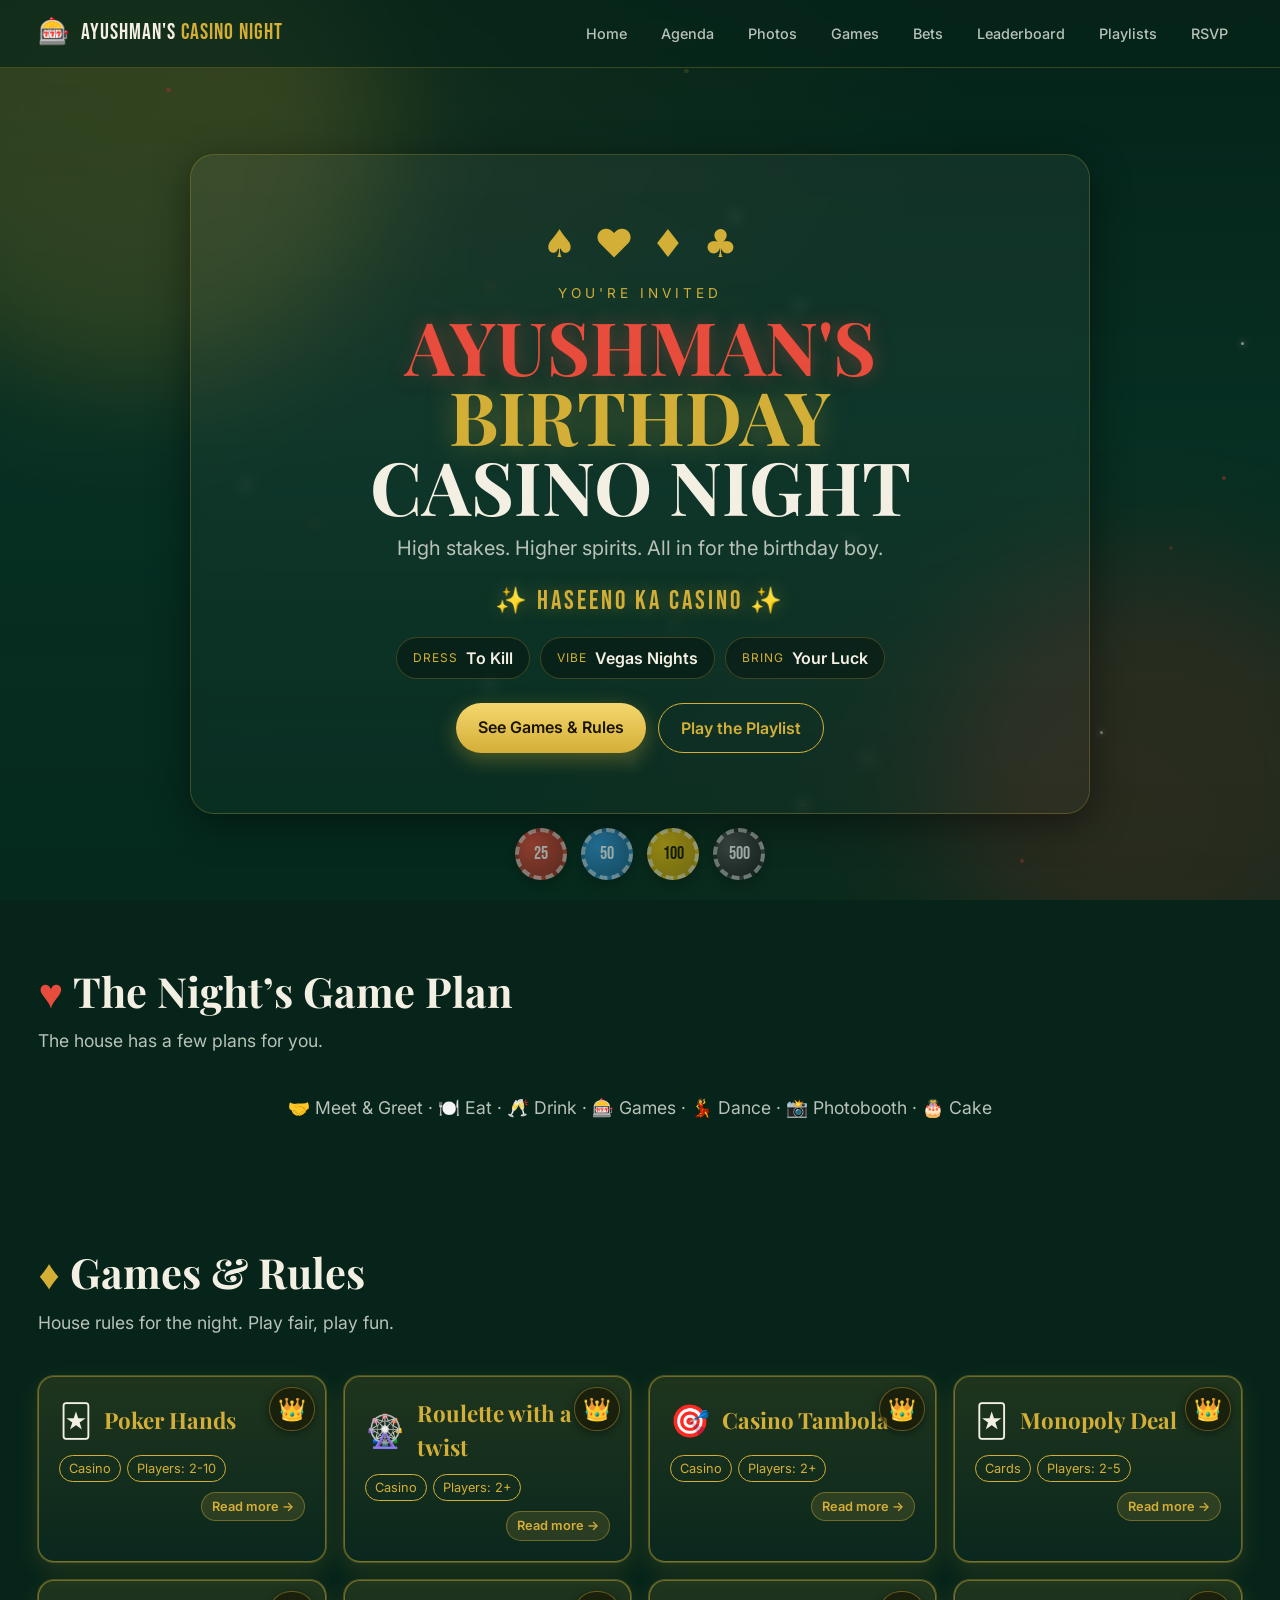
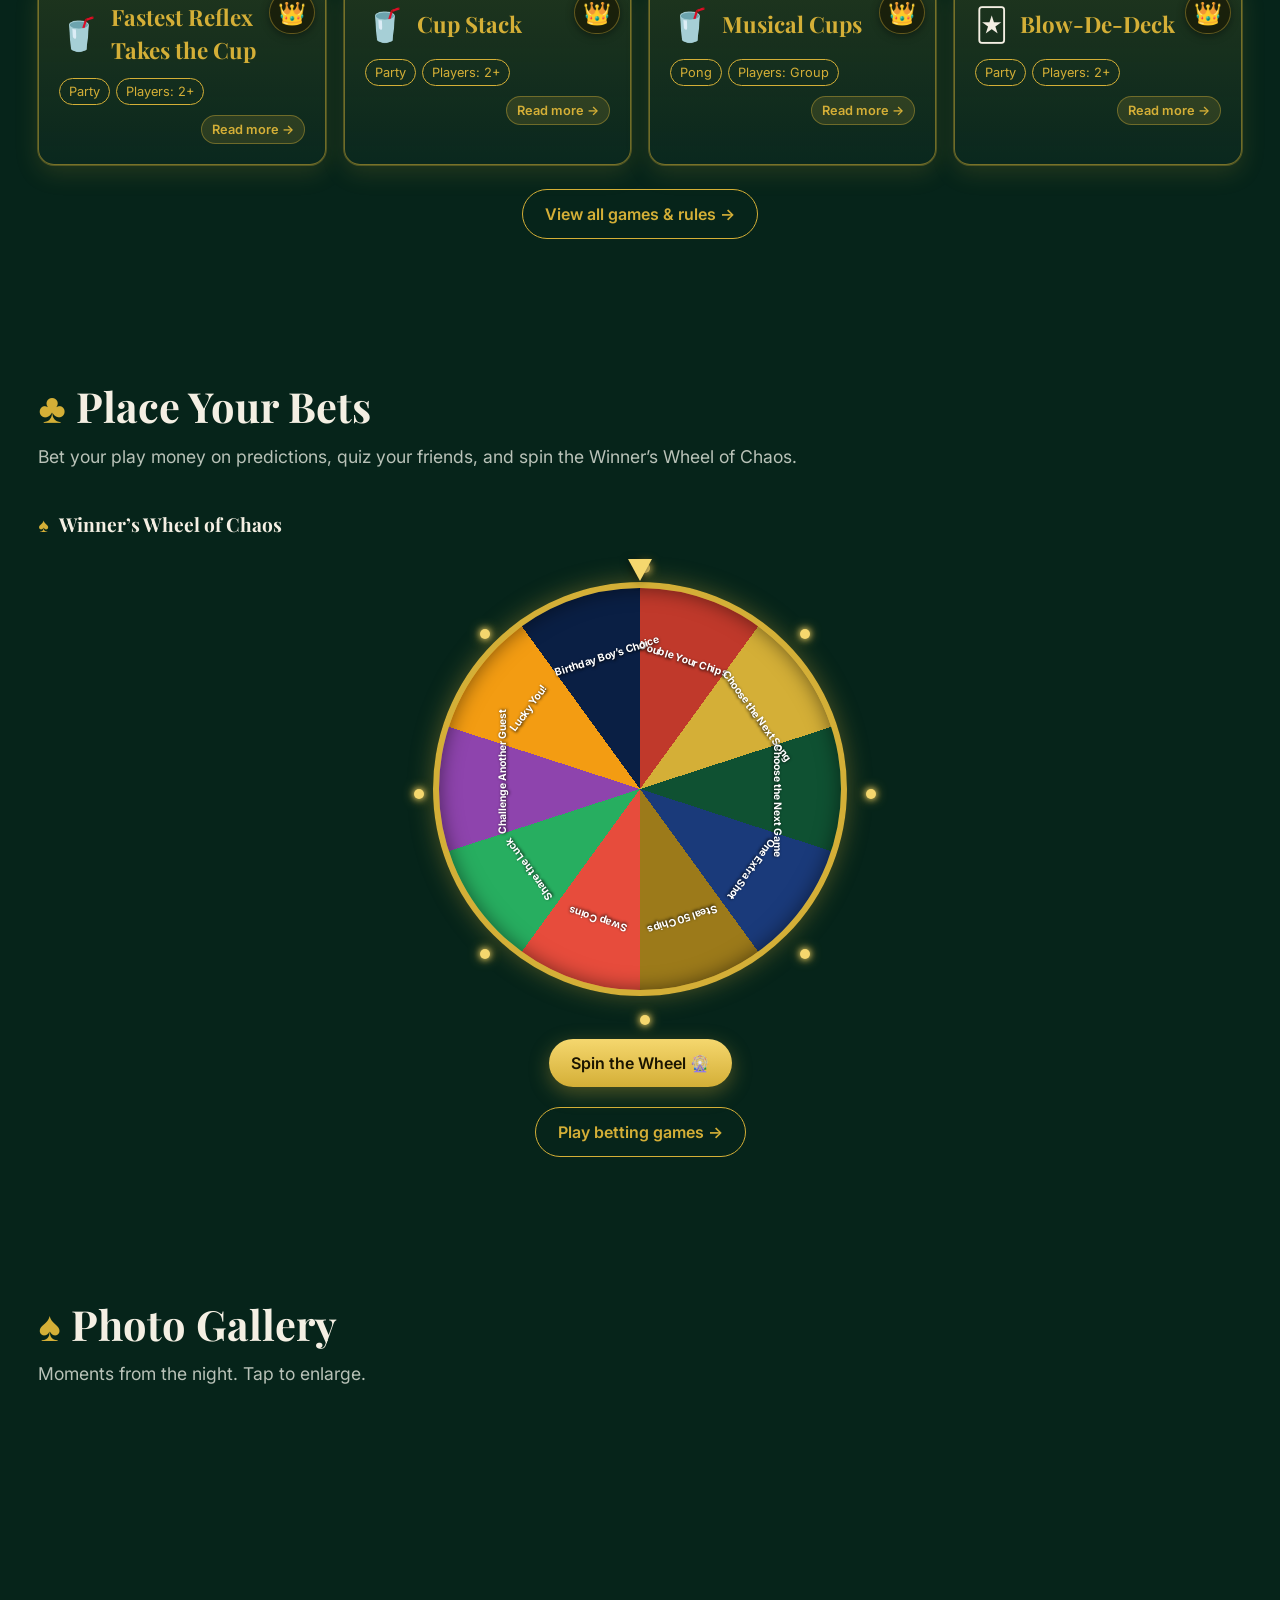
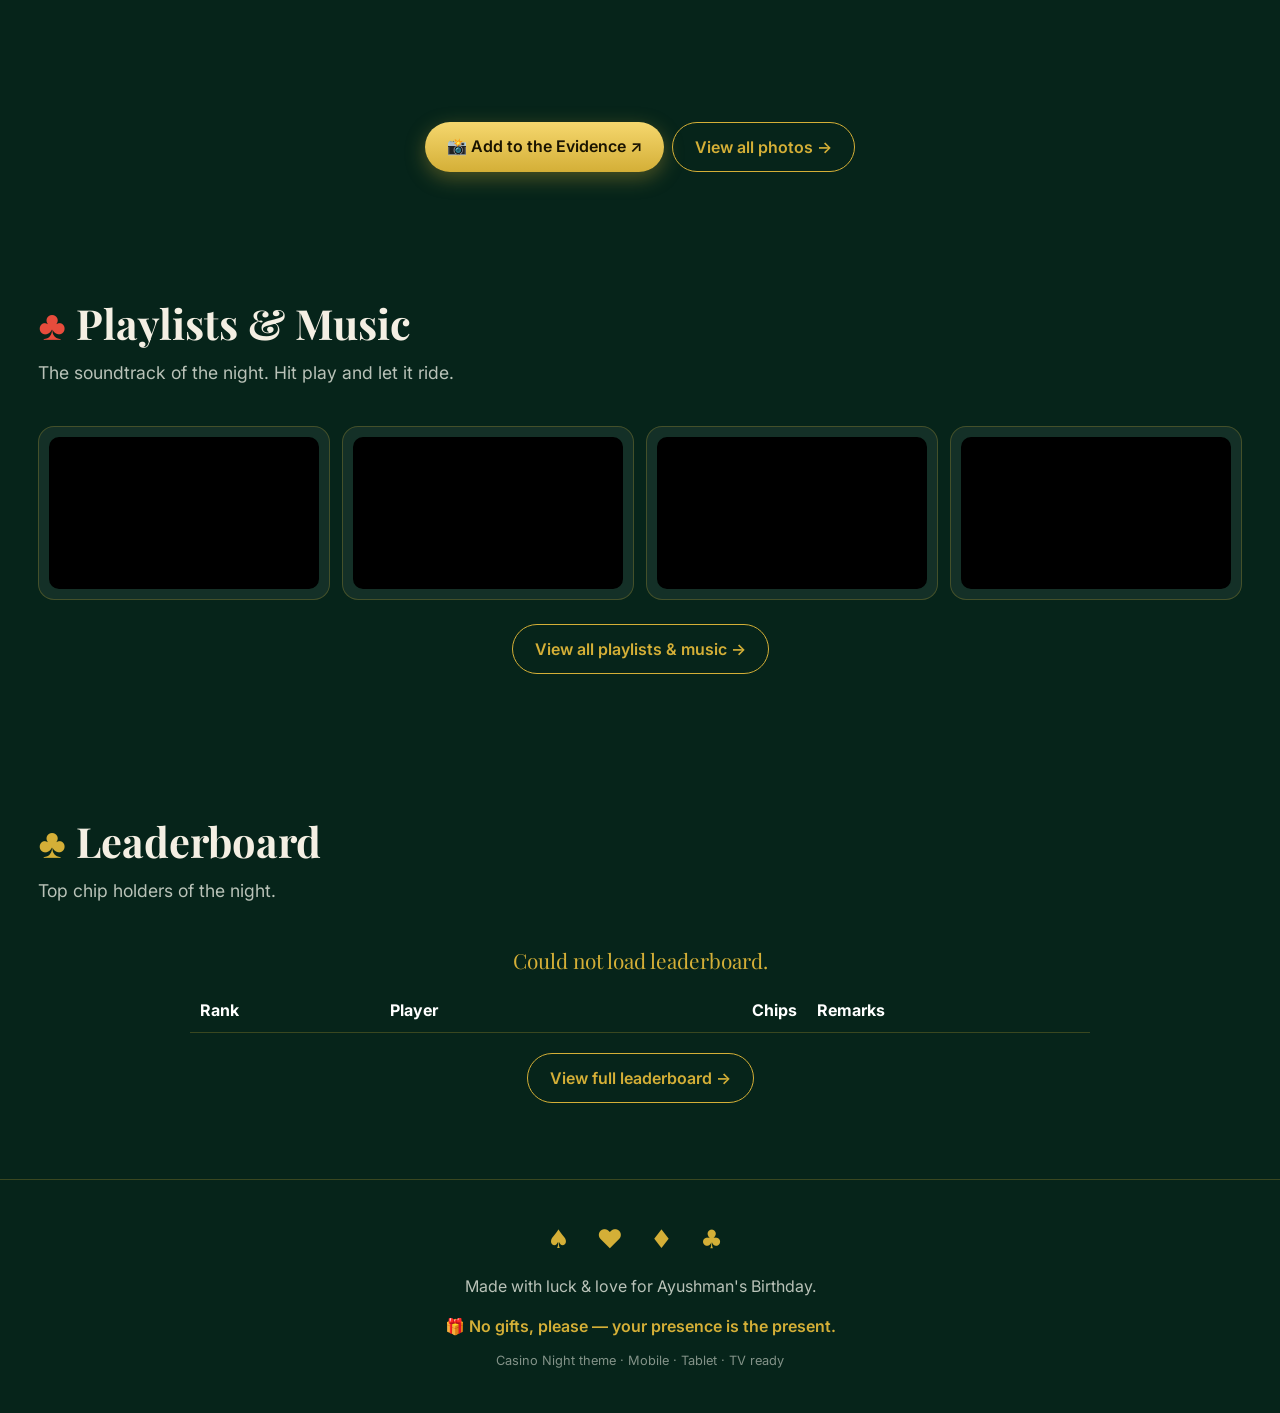
==== index.html @ b2a32e69 "Update Party Agenda section copy" ====
<!DOCTYPE html>
<html lang="en">
<head>
  <meta charset="UTF-8" />
  <meta name="referrer" content="strict-origin-when-cross-origin" />
  <meta name="viewport" content="width=device-width, initial-scale=1, viewport-fit=cover" />
  <meta name="theme-color" content="#0b3d2e" />
  <meta name="description" content="Ayushman's Birthday — Casino Night. Photos, artifacts, games & rules, and playlists." />
  <title>Ayushman's Birthday — Casino Night 🎰</title>
  <link rel="preconnect" href="https://fonts.googleapis.com" />
  <link rel="preconnect" href="https://fonts.gstatic.com" crossorigin />
  <link href="https://fonts.googleapis.com/css2?family=Playfair+Display:wght@600;700;800&family=Inter:wght@300;400;500;600;700&family=Bebas+Neue&display=swap" rel="stylesheet" />
  <link rel="stylesheet" href="styles.css" />
</head>
<body>
  <!-- Ambient background -->
  <div class="bg-ambient" aria-hidden="true">
    <div class="glow glow-1"></div>
    <div class="glow glow-2"></div>
    <div class="disco-ball" aria-hidden="true">🪩</div>
    <div class="balloons" id="balloons"></div>
    <div class="floating-cards" id="floatingCards"></div>
    <div class="floating-icons" id="floatingIcons"></div>
    <div class="star-dust" id="starDust"></div>
    <div class="particles" id="particles"></div>
  </div>

  <!-- Top nav -->
  <header class="topbar" role="banner">
    <div class="brand">
      <a href="index.html" style="display:flex;align-items:center;gap:10px;color:inherit;text-decoration:none;">
        <span class="chip-logo" aria-hidden="true">🎰</span>
        <span class="brand-text">AYUSHMAN'S <em>CASINO NIGHT</em></span>
      </a>
    </div>
    <nav class="nav" aria-label="Primary">
      <a href="index.html" class="nav-link">Home</a>
      <a href="index.html#agenda" class="nav-link">Agenda</a>
      <a href="photos.html" class="nav-link">Photos</a>
      <a href="games.html" class="nav-link">Games</a>
      <a href="bets.html" class="nav-link">Bets</a>
      <a href="leaderboard.html" class="nav-link">Leaderboard</a>
      <a href="music.html" class="nav-link">Playlists</a>
      <a href="rsvp.html" class="nav-link">RSVP</a>
    </nav>
    <button class="menu-btn" id="menuBtn" aria-label="Toggle menu" aria-expanded="false">☰</button>
  </header>

  <div id="fileBanner" style="display:none;background:#c0392b;color:#fff;padding:10px;text-align:center;font-weight:600;">⚠️ Open this page via http:// (not file://) for video playback. Enable GitHub Pages or run: python3 -m http.server 8000</div>
  <main id="main">
    <!-- HERO -->
    <section id="hero" class="section hero">
      <div class="hero-card">
        <div class="hero-suits" aria-hidden="true">
          <span>♠</span><span>♥</span><span>♦</span><span>♣</span>
        </div>
        <p class="eyebrow">You're invited</p>
        <h1 class="title">
          <span class="title-line red">AYUSHMAN'S</span>
          <span class="title-line gold">BIRTHDAY</span>
          <span class="title-line">CASINO NIGHT</span>
        </h1>
        <p class="subtitle">High stakes. Higher spirits. All in for the birthday boy.</p>
        <p class="tagline">✨ Haseeno ka Casino ✨</p>
        <div class="hero-meta">
          <div class="meta-pill"><span class="meta-label">Dress</span><span class="meta-val">To Kill</span></div>
          <div class="meta-pill"><span class="meta-label">Vibe</span><span class="meta-val">Vegas Nights</span></div>
          <div class="meta-pill"><span class="meta-label">Bring</span><span class="meta-val">Your Luck</span></div>
        </div>
        <div class="hero-cta">
          <a href="#games" class="btn btn-gold">See Games & Rules</a>
          <a href="#music" class="btn btn-outline">Play the Playlist</a>
        </div>
      </div>
      <div class="hero-chips" aria-hidden="true">
        <div class="chip chip-red">25</div>
        <div class="chip chip-blue">50</div>
        <div class="chip chip-gold">100</div>
        <div class="chip chip-black">500</div>
      </div>
    </section>

    <!-- AGENDA -->
    <section id="agenda" class="section">
      <div class="section-head">
        <h2 class="section-title"><span class="suit red">♥</span> The Night’s Game Plan</h2>
        <p class="section-sub">The house has a few plans for you.</p>
      </div>
      <p class="section-sub" style="text-align:center;margin-top:8px;">🤝 Meet & Greet · 🍽️ Eat · 🥂 Drink · 🎰 Games · 💃 Dance · 📸 Photobooth · 🎂 Cake</p>
    </section>

    <!-- ARTIFACTS -->
    <section id="artifacts" class="section">
      <div class="section-head">
        <h2 class="section-title"><span class="suit red">♥</span> Artifacts</h2>
        <p class="section-sub">The props, decor & keepsakes of the night.</p>
      </div>
      <div class="artifacts" id="artifactsGrid"></div>
      <p class="empty-hint" id="artifactsEmpty" hidden>Add items in content.js - artifacts array.</p>
    </section>

    <!-- GAMES -->
    <section id="games" class="section">
      <div class="section-head">
        <h2 class="section-title"><span class="suit">♦</span> Games & Rules</h2>
        <p class="section-sub">House rules for the night. Play fair, play fun.</p>
      </div>
      <div class="games" id="gamesGrid" data-featured-only="true"></div>
      <p class="empty-hint" id="gamesEmpty" hidden>Add games in content.js - games array.</p>
      <p class="more-link-wrap"><a class="btn btn-outline" href="games.html">View all games & rules →</a></p>
    </section>

    <!-- BET -->
    <section id="bet" class="section">
      <div class="section-head">
        <h2 class="section-title"><span class="suit">♣</span> Place Your Bets</h2>
        <p class="section-sub">Bet your play money on predictions, quiz your friends, and spin the Winner’s Wheel of Chaos.</p>
      </div>
      <h3 class="section-title" style="font-size:1.2rem;text-align:center;margin-bottom:8px;"><span class="suit">♠</span> Winner’s Wheel of Chaos</h3>
      <div class="chaos-wheel-wrap">
        <div class="chaos-wheel" id="chaosWheel" aria-label="Winner’s Wheel of Chaos"></div>
        <div class="chaos-pointer" aria-hidden="true"></div>
      </div>
      <div style="text-align:center;margin-top:12px;">
        <button class="btn btn-gold" id="spinChaosBtn">Spin the Wheel 🎡</button>
      </div>
      <p class="bet-result" id="chaosResult" style="text-align:center;margin-top:10px;"></p>
      <p class="more-link-wrap" style="margin-top:20px;"><a class="btn btn-outline" href="bets.html">Play betting games →</a></p>
    </section>

<!-- PHOTOS -->
    <section id="photos" class="section">
      <div class="section-head">
        <h2 class="section-title"><span class="suit">♠</span> Photo Gallery</h2>
        <p class="section-sub">Moments from the night. Tap to enlarge.</p>
      </div>
      <div class="gallery" id="gallery" data-limit="8"></div>
      <div id="driveGalleryWrap" style="margin-top:8px;">
        <iframe id="driveGallery" src="https://drive.google.com/embeddedfolderview?id=1xhrSxGy-fkgBZGnk8MEoiKKZpoPcpyxq#grid" width="100%" height="280" frameborder="0" style="border:0;border-radius:8px;"></iframe>
      </div>
      <div class="photo-upload" style="text-align:center;margin-top:8px;display:flex;gap:8px;justify-content:center;flex-wrap:wrap;">
        <a id="photoFolderBtn" class="btn btn-gold" href="#" target="_blank" rel="noopener">📸 Add to the Evidence ↗</a>
        <a class="btn btn-outline" href="photos.html">View all photos →</a>
      </div>
    </section>

    <!-- MUSIC / PLAYLISTS -->
    <section id="music" class="section">
      <div class="section-head">
        <h2 class="section-title"><span class="suit red">♣</span> Playlists & Music</h2>
        <p class="section-sub">The soundtrack of the night. Hit play and let it ride.</p>
      </div>
      <div class="playlists" id="playlistsGrid" data-limit="4"></div>
      <p class="empty-hint" id="musicEmpty" hidden>Add playlists in content.js - playlists array.</p>
      <p class="more-link-wrap"><a class="btn btn-outline" href="music.html">View all playlists & music →</a></p>
    </section>

    <section id="leaderboard" class="section">
      <div class="section-head">
        <h2 class="section-title"><span class="suit">♣</span> Leaderboard</h2>
        <p class="section-sub">Top chip holders of the night.</p>
      </div>
      <div class="bet-board" style="max-width:900px;">
        <div id="leaderboardStatus" class="bet-result" style="margin-bottom:12px;">Loading leaderboard...</div>
        <div style="overflow-x:auto;">
          <table style="width:100%;border-collapse:collapse;color:#fff;">
            <thead>
              <tr style="border-bottom:1px solid var(--card-border);">
                <th style="padding:10px;text-align:left;">Rank</th>
                <th style="padding:10px;text-align:left;">Player</th>
                <th style="padding:10px;text-align:right;">Chips</th>
                <th style="padding:10px;text-align:left;">Remarks</th>
              </tr>
            </thead>
            <tbody id="leaderboardBody"></tbody>
          </table>
        </div>
        <p class="more-link-wrap" style="margin-top:20px;">
          <a class="btn btn-outline" href="leaderboard.html">View full leaderboard →</a>
        </p>
      </div>
    </section>

    <footer class="footer">
      <div class="footer-suits" aria-hidden="true">♠ ♥ ♦ ♣</div>
      <p>Made with luck & love for Ayushman's Birthday.</p>
      <p class="no-gifts">🎁 No gifts, please — your presence is the present.</p>
      <p class="footer-small">Casino Night theme · Mobile · Tablet · TV ready</p>
    </footer>
  </main>

  <!-- Lightbox -->
  <div class="lightbox" id="lightbox" role="dialog" aria-modal="true" aria-hidden="true">
    <button class="lb-close" id="lbClose" aria-label="Close">×</button>
    <button class="lb-nav lb-prev" id="lbPrev" aria-label="Previous">‹</button>
    <img id="lbImg" alt="" />
    <button class="lb-nav lb-next" id="lbNext" aria-label="Next">›</button>
    <div class="lb-caption" id="lbCaption"></div>
  </div>

  <!-- Image modal (for poker hands chart etc.) -->
  <div class="lightbox img-modal" id="imgModal" role="dialog" aria-modal="true" aria-hidden="true">
    <button class="lb-close" id="imgClose" aria-label="Close">×</button>
    <img id="imgModalImg" alt="" />
    <div class="lb-caption" id="imgModalCaption"></div>
  </div>

  <script>if (location.protocol === 'file:') { var b = document.getElementById('fileBanner'); if (b) b.style.display = 'block'; }</script>
  <!-- Game details modal -->
  <div class="lightbox game-modal" id="gameModal" role="dialog" aria-modal="true" aria-hidden="true">
    <button class="lb-close" id="gameClose" aria-label="Close">×</button>
    <div class="game-modal-body">
      <h2 id="gameModalTitle"></h2>
      <p id="gameModalMeta" class="game-modal-meta"></p>
      <div id="gameModalRules" class="game-modal-content"></div>
    </div>
  </div>

  <script src="content.js"></script>
  <script src="config.js"></script>

  <script src="core.js"></script>
  <script src="birthday-bets-data.js"></script>
  <script src="ambient.js"></script>
  <script src="ui-sections.js"></script>
  <script src="extras.js"></script>
  <script src="games-modal.js"></script>
  <script src="chaos.js"></script>
  <script src="leaderboard.js"></script>
  <script src="kbc.js"></script>
  <script src="birthday-bets.js"></script>
</body>
</html>
---- styles.css ----
/* Ayushman's Casino Night - responsive */

:root {
  --bg: #06241a;
  --bg-2: #0b3d2e;
  --felt: #0f5132;
  --felt-dark: #073322;
  --gold: #d4af37;
  --gold-bright: #f5d76e;
  --gold-deep: #9c7a1a;
  --red: #c0392b;
  --red-bright: #e74c3c;
  --ink: #f4efe3;
  --muted: #b9c2b8;
  --card: rgba(255,255,255,0.06);
  --card-border: rgba(212,175,55,0.25);
  --shadow: 0 10px 40px rgba(0,0,0,0.45);
  --radius: 16px;
  --radius-sm: 10px;
  --maxw: 1400px;
  --gutter: clamp(14px, 3vw, 40px);
  --nav-h: 68px;
  --font-display: "Playfair Display", Georgia, serif;
  --font-ui: "Inter", system-ui, -apple-system, sans-serif;
  --font-accent: "Bebas Neue", Impact, sans-serif;
}

* { box-sizing: border-box; }
html { scroll-behavior: smooth; -webkit-text-size-adjust: 100%; background: var(--bg); }
body {
  margin: 0;
  font-family: var(--font-ui);
  color: var(--ink);
  background: transparent;
  line-height: 1.5;
  overflow-x: hidden;
  min-height: 100vh;
  min-height: 100dvh;
  -webkit-font-smoothing: antialiased;
}
img { max-width: 100%; height: auto; display: block; }
a { color: inherit; text-decoration: none; }
button { font: inherit; cursor: pointer; border: none; background: none; color: inherit; }
code { background: rgba(212,175,55,0.15); padding: 2px 6px; border-radius: 4px; font-size: 0.9em; }

.bg-ambient { position: fixed; inset: 0; z-index: 0; pointer-events: none; overflow: hidden; opacity: 0.7; }
.bg-ambient::before {
  content: ""; position: absolute; inset: 0;
  background:
    radial-gradient(1200px 600px at 20% 10%, rgba(212,175,55,0.12), transparent 60%),
    radial-gradient(900px 500px at 80% 90%, rgba(192,57,43,0.12), transparent 60%),
    linear-gradient(180deg, var(--bg) 0%, var(--bg-2) 50%, var(--felt-dark) 100%);
}
.glow { position: absolute; border-radius: 50%; filter: blur(60px); opacity: 0.35; }
.glow-1 { width: 40vw; height: 40vw; top: -10vw; left: -10vw; background: var(--gold); }
.glow-2 { width: 35vw; height: 35vw; bottom: -8vw; right: -8vw; background: var(--red); }
.particles { position: absolute; inset: 0; }

.topbar {
  position: sticky; top: 0; z-index: 50;
  display: flex; align-items: center; justify-content: space-between;
  gap: 12px;
  height: var(--nav-h);
  padding: 0 var(--gutter);
  background: rgba(6,36,26,0.75);
  backdrop-filter: blur(12px);
  -webkit-backdrop-filter: blur(12px);
  border-bottom: 1px solid var(--card-border);
}
.brand { display: flex; align-items: center; gap: 10px; font-family: var(--font-accent); letter-spacing: 1px; }
.chip-logo { font-size: 1.6rem; }
.brand-text { font-size: clamp(0.95rem, 2.2vw, 1.35rem); }
.brand-text em { color: var(--gold); font-style: normal; }
.nav { display: flex; gap: 6px; }
.nav-link {
  padding: 8px 14px; border-radius: 999px; font-size: 0.9rem; font-weight: 500;
  color: var(--muted); transition: all .2s ease;
}
.nav-link:hover, .nav-link:focus-visible { color: var(--ink); background: rgba(212,175,55,0.12); }
.nav-link:focus-visible { outline: 2px solid var(--gold); outline-offset: 2px; }
.menu-btn { display: none; font-size: 1.6rem; padding: 6px 10px; border-radius: 8px; }
.menu-btn:focus-visible { outline: 2px solid var(--gold); }
/* ---------- Layout helpers ---------- */
main { position: relative; z-index: 1; }

.section {
  max-width: var(--maxw);
  margin: 0 auto;
  padding: clamp(24px, 5vw, 60px) var(--gutter);
  scroll-margin-top: var(--nav-h);
}
.section-head { margin-bottom: clamp(20px, 4vw, 40px); }
.section-title {
  font-family: var(--font-display);
  font-size: clamp(1.6rem, 4vw, 2.6rem);
  margin: 0 0 6px;
  display: flex; align-items: center; gap: 10px;
}
.suit { color: var(--gold); }
.suit.red { color: var(--red-bright); }
.section-sub { color: var(--muted); margin: 0; font-size: clamp(0.9rem, 1.6vw, 1.1rem); }
.empty-hint { text-align: center; color: var(--muted); margin-top: 20px; font-size: 0.95rem; }

/* ---------- Hero ---------- */
.hero {
  min-height: calc(100vh - var(--nav-h));
  min-height: calc(100dvh - var(--nav-h));
  display: grid; place-items: center;
  position: relative;
  max-width: 100%;
  margin: 0;
  padding-left: 0;
  padding-right: 0;
  background-image: url('https://m.media-amazon.com/images/I/71fyneXpqmL._SL1402_.jpg');
  background-size: cover;
  background-position: center;
}
.hero::before {
  content: ""; position: absolute; inset: 0;
  background: linear-gradient(180deg, rgba(6,36,26,0.25) 0%, rgba(6,36,26,0.35) 100%);
  z-index: 0;
}
.hero > * { position: relative; z-index: 1; }
.hero-card {
  text-align: center;
  background: linear-gradient(180deg, rgba(255,255,255,0.05), rgba(255,255,255,0.02));
  border: 1px solid var(--card-border);
  border-radius: 24px;
  padding: clamp(24px, 5vw, 60px);
  box-shadow: var(--shadow);
  backdrop-filter: blur(6px);
  max-width: 900px; width: 100%;
}
.hero-suits { display: flex; justify-content: center; gap: 18px; font-size: clamp(1.6rem, 3vw, 2.4rem); color: var(--gold); margin-bottom: 10px; }
.eyebrow { text-transform: uppercase; letter-spacing: 4px; color: var(--gold); font-size: 0.85rem; margin: 0 0 8px; }
.title { margin: 0 0 12px; line-height: 0.95; }
.title-line { display: block; font-family: var(--font-display); font-size: clamp(2.2rem, 7vw, 4.6rem); }
.title-line.gold { color: var(--gold); text-shadow: 0 0 30px rgba(212,175,55,0.35); }
.subtitle { color: var(--muted); font-size: clamp(1rem, 2vw, 1.25rem); margin: 0 0 20px; }
.hero-meta { display: flex; flex-wrap: wrap; justify-content: center; gap: 10px; margin-bottom: 24px; }
.meta-pill {
  background: rgba(0,0,0,0.3); border: 1px solid var(--card-border);
  border-radius: 999px; padding: 8px 16px; display: flex; gap: 8px; align-items: center;
}
.meta-label { color: var(--gold); font-size: 0.75rem; text-transform: uppercase; letter-spacing: 1px; }
.meta-val { font-weight: 600; }
.hero-cta { display: flex; flex-wrap: wrap; justify-content: center; gap: 12px; }
.btn {
  padding: 12px 22px; border-radius: 999px; font-weight: 600; font-size: 1rem;
  transition: transform .15s ease, box-shadow .15s ease; display: inline-block;
}
.btn:focus-visible { outline: 2px solid var(--gold); outline-offset: 3px; }
.btn-gold { background: linear-gradient(180deg, var(--gold-bright), var(--gold)); color: #1a1400; box-shadow: 0 6px 20px rgba(212,175,55,0.35); }
.btn-gold:hover { transform: translateY(-2px); }
.btn-outline { border: 1px solid var(--gold); color: var(--gold); }
.btn-outline:hover { background: rgba(212,175,55,0.12); }
.hero-chips {
  position: absolute; inset: auto 0 20px 0; display: flex; justify-content: center; gap: 14px;
  pointer-events: none; opacity: 0.6;
}
.chip {
  width: 52px; height: 52px; border-radius: 50%; display: grid; place-items: center;
  font-family: var(--font-accent); font-size: 1.1rem; color: #fff;
  border: 4px dashed rgba(255,255,255,0.6); box-shadow: 0 4px 12px rgba(0,0,0,0.4);
}
.chip-red { background: var(--red); }
.chip-blue { background: #1e3a8a; }
.chip-gold { background: var(--gold-deep); color: #1a1400; }
.chip-black { background: #111; }


/* ---------- Gallery ---------- */
.gallery {
  display: grid;
  grid-template-columns: repeat(2, 1fr);
  gap: 12px;
}
@media (min-width: 600px) {
  .gallery { grid-template-columns: repeat(3, 1fr); }
}
@media (min-width: 900px) {
  .gallery { grid-template-columns: repeat(4, 1fr); }
}
.gallery-item {
  position: relative; overflow: hidden; border-radius: var(--radius-sm);
  aspect-ratio: 1 / 1; cursor: pointer; border: 1px solid var(--card-border);
  background: var(--card);
}
.gallery-item img { width: 100%; height: 100%; object-fit: cover; transition: transform .3s ease; }
.gallery-item:hover img { transform: scale(1.06); }
.gallery-item:focus-visible { outline: 3px solid var(--gold); outline-offset: 2px; }
.gallery-caption {
  position: absolute; left: 0; right: 0; bottom: 0; padding: 8px 10px;
  background: linear-gradient(transparent, rgba(0,0,0,0.75));
  font-size: 0.85rem; opacity: 0; transition: opacity .2s;
}
.gallery-item:hover .gallery-caption, .gallery-item:focus .gallery-caption { opacity: 1; }

/* ---------- Artifacts ---------- */
.artifacts {
  display: grid;
  grid-template-columns: repeat(auto-fill, minmax(220px, 1fr));
  gap: 16px;
}
.artifact {
  background: var(--card); border: 1px solid var(--card-border);
  border-radius: var(--radius); padding: 20px; text-align: center;
  transition: transform .2s ease, border-color .2s;
}
.artifact:hover { transform: translateY(-4px); border-color: var(--gold); }
.artifact-icon { font-size: 2.6rem; margin-bottom: 8px; }
.artifact-name { font-family: var(--font-display); font-size: 1.2rem; margin: 0 0 4px; color: var(--gold); }
.artifact-desc { color: var(--muted); font-size: 0.9rem; margin: 0; }

/* ---------- Games ---------- */
.games {
  display: grid;
  grid-template-columns: repeat(auto-fill, minmax(240px, 1fr));
  gap: 18px;
}
.game {
  background: linear-gradient(180deg, rgba(255,255,255,0.06), rgba(255,255,255,0.02));
  border: 1px solid var(--card-border);
  border-radius: var(--radius); padding: 20px;
  display: flex; flex-direction: column; gap: 10px;
  cursor: pointer;
}
.game-head { display: flex; align-items: center; gap: 12px; }
.game-icon { font-size: clamp(1.5rem, 3vw, 2rem); }
.game-name { font-family: var(--font-display); font-size: clamp(1rem, 2.4vw, 1.4rem); margin: 0; color: var(--gold); }
.game-meta { display: flex; gap: 6px; flex-wrap: wrap; align-items: center; }
.game-tag { white-space: normal; }
.read-more-btn { margin-left: auto; white-space: nowrap; }
.game-tag {
  font-size: clamp(0.65rem, 1.2vw, 0.8rem); padding: 3px 9px; border-radius: 999px;
  background: transparent; color: var(--gold); border: 1px solid rgba(212,175,55,0.3);
}
.game-rules { list-style: none; padding: 0; margin: 6px 0 0; display: flex; flex-direction: column; gap: 6px; }
.game-rules li {
  padding-left: 18px; position: relative; font-size: clamp(0.85rem, 1.6vw, 0.95rem); color: var(--ink);
}
.game-rules li::before { content: "♦"; position: absolute; left: 0; color: var(--gold); font-size: 0.7rem; top: 2px; }
/* ---------- Agenda ---------- */
.agenda {
  display: grid;
  grid-template-columns: repeat(auto-fit, minmax(90px, 1fr));
  gap: 10px;
}
.agenda-item { white-space: nowrap; }
.agenda-label { font-size: 0.95rem; }
.agenda-item {
  background: var(--card); border: 1px solid var(--card-border);
  border-radius: var(--radius); padding: 20px 10px; text-align: center;
  display: flex; flex-direction: column; align-items: center; gap: 8px;
  transition: transform .2s ease, border-color .2s;
}
.agenda-item:hover { transform: translateY(-4px); border-color: var(--gold); }
.game.expanded { height: auto; max-height: none; }
.game.expanded .game-rules { display: flex !important; }

.agenda-icon { font-size: 2rem; }
.agenda-label { font-family: var(--font-display); font-size: 1.1rem; color: var(--gold); }
/* ---------- Bet block container ---------- */
.bet-block {
  background: var(--card); border: 1px solid var(--card-border);
  border-radius: var(--radius); padding: 20px; margin-bottom: 18px;
}
.bet-block .section-head { margin-bottom: 12px; }


.gallery-item { height: 150px; }
.gallery-viewmore {
  display: grid; place-items: center;
  background: transparent;
  border: 1px solid var(--gold);
  color: var(--gold); font-weight: 600;
  text-decoration: none;
  border-radius: var(--radius-sm);
}
.gallery-viewmore:hover { background: rgba(212,175,55,0.12); }
.viewmore-label { font-size: 1rem; text-align: center; }

/* ---------- No gifts ---------- */
.no-gifts { color: var(--gold); font-weight: 600; margin: 6px 0; }

/* ---------- Featured game (Poker Hands) ---------- */
.game-featured {
  border-color: rgba(212,175,55,0.5);
  background: linear-gradient(180deg, rgba(212,175,55,0.12), rgba(255,255,255,0.02));
  box-shadow: 0 0 0 1px rgba(212,175,55,0.3), 0 8px 24px rgba(212,175,55,0.15);
/* ---------- Compact game tiles ---------- */
.game-compact {
  padding: 12px; gap: 4px;
  min-height: 120px; max-height: 150px; overflow: hidden;
  display: flex; flex-direction: column; justify-content: space-between;
}
.game-compact .game-name { font-size: clamp(0.9rem, 2vw, 1.1rem); }
.game-compact .game-rules { display: none; }
.game-compact .game-meta { font-size: 0.75rem; }
.read-more-btn {
  margin-top: 4px; padding: 4px 10px; border-radius: 999px;
  background: rgba(212,175,55,0.15); color: var(--gold); border: 1px solid rgba(212,175,55,0.4);
  font-size: clamp(0.7rem, 1.4vw, 0.85rem); cursor: pointer; align-self: flex-end;
  white-space: nowrap; font-weight: 600;
}
.read-more-btn:hover { background: rgba(212,175,55,0.12); }
.lightbox.game-modal { align-items: center; padding: 20px; overflow: visible; }
.game-modal-body { max-width: 640px; width: 90vw; background: var(--bg-2); border: 1px solid var(--card-border); border-radius: var(--radius); padding: 20px; color: var(--ink); max-height: 70vh; min-height: 0; overflow-y: auto; -webkit-overflow-scrolling: touch; }
.game-modal-body h2 { font-family: var(--font-display); color: var(--gold); margin: 0 0 8px; }
.gm-section { margin-bottom: 14px; }
.gm-section-title { font-family: var(--font-display); color: var(--gold); font-size: 1rem; margin: 0 0 6px; letter-spacing: 0.02em; }
.gm-ranks { display: flex; flex-wrap: wrap; gap: 6px; margin-top: 6px; }
.gm-rank { display: inline-flex; align-items: center; gap: 6px; background: rgba(212,175,55,0.1); border: 1px solid rgba(212,175,55,0.35); color: var(--ink); padding: 4px 10px; border-radius: 999px; font-size: 0.82rem; }
.gm-rank-num { background: var(--gold); color: #1a1400; font-weight: 700; border-radius: 50%; width: 18px; height: 18px; display: inline-flex; align-items: center; justify-content: center; font-size: 0.7rem; }
.gm-media { margin-top: 10px; text-align: center; }
.game-modal-meta { color: var(--muted); margin: 0 0 12px; font-size: 0.9rem; }

  position: relative;
}
.game-featured::after {
  content: "👑";
  position: absolute; top: clamp(4px, 1vw, 10px); right: clamp(4px, 1vw, 10px);
  background: rgba(26,20,0,0.6); color: var(--gold);
  font-size: clamp(1rem, 2vw, 1.4rem);
  padding: clamp(2px, 0.5vw, 4px) clamp(4px, 1vw, 8px); border-radius: 999px;
  border: 1px solid rgba(212,175,55,0.4);
  box-shadow: 0 2px 8px rgba(0,0,0,0.4);
}
.game-clickable { cursor: pointer; }
.game-featured .game-tag { background: transparent; color: var(--gold); border-color: var(--gold); }
.title-line.red { color: var(--red-bright); text-shadow: 0 0 20px rgba(231,76,60,0.4); }

/* ---------- Photo challenge checklist ---------- */
.photo-checklist { list-style: none; padding: 0; max-width: 520px; margin: 0 auto; text-align: left; }
.photo-checklist li { padding: 10px 12px; margin-bottom: 6px; background: var(--card); border: 1px solid var(--card-border); border-radius: 8px; }
.photo-checklist label { display: flex; align-items: center; gap: 10px; cursor: pointer; }
.photo-checklist input[type="checkbox"] { width: 18px; height: 18px; accent-color: var(--gold); }
.photo-checklist li.done { text-decoration: line-through; opacity: 0.6; }

.bet-list { list-style: none; padding: 0; max-width: 520px; margin: 12px auto 0; text-align: left; }
.bet-list li { padding: 8px 12px; margin-bottom: 6px; background: var(--card); border: 1px solid var(--card-border); border-radius: 8px; }
.bet-list li::before { content: "♠ "; color: var(--gold); }
/* ---------- Birthday bet screen height ---------- */
@media (min-width: 1281px) {
  .bet-block.bet-birthday { min-height: 420px; }
}
@media (min-width: 1920px) {
  .bet-block.bet-birthday { min-height: 520px; }
}
.birthday-bet-item { padding: 10px 12px; margin-bottom: 8px; background: var(--card); border: 1px solid var(--card-border); border-radius: 8px; }
.birthday-bet-item strong { color: var(--gold); display: block; margin-bottom: 4px; }
.bet-sublist { margin: 4px 0 0 18px; padding: 0; list-style: disc; }
.bet-sublist li { font-size: 0.85rem; color: var(--ink); opacity: 0.85; margin: 2px 0; padding: 0; background: none; border: none; }
.bet-sublist li::before { content: ""; }

/* ---------- RSVP form ---------- */
.rsvp-form { max-width: 520px; margin: 0 auto; display: flex; flex-direction: column; gap: 14px; text-align: left; }
.rsvp-form label { font-weight: 500; }
.rsvp-form input, .rsvp-form select, .rsvp-form textarea {
  width: 100%; padding: 10px; border-radius: 8px; border: 1px solid var(--card-border);
  background: rgba(0,0,0,0.3); color: var(--ink); font: inherit; margin-top: 4px;
}
.drink-prefs { border: 1px solid var(--card-border); border-radius: 8px; padding: 10px; }
.drink-prefs legend { color: var(--gold); }
.drink-prefs label { display: inline-block; margin-right: 12px; font-weight: 400; }
.rsvp-list-wrap { max-width: 600px; margin: 20px auto 0; }

/* ---------- Hide artifacts section ---------- */
#artifacts { display: none; }

.bet-question { font-family: var(--font-display); font-size: 1.25rem; color: var(--ink); margin: 0 0 12px; }
.bet-options { display: flex; flex-wrap: wrap; justify-content: center; gap: 10px; margin-bottom: 14px; }
.bet-option { padding: 8px 16px; border-radius: 999px; border: 1px solid var(--card-border); background: var(--card); color: var(--ink); cursor: pointer; transition: all .15s; }
.bet-option:hover { border-color: var(--gold); color: var(--gold); }
.bet-option.selected { background: var(--gold); color: #1a1400; border-color: var(--gold); }
.bet-option.correct { background: #27ae60; color: #fff; border-color: #27ae60; }
.bet-option.wrong { background: var(--red); color: #fff; border-color: var(--red); }
.bet-score { color: var(--gold); font-weight: 600; margin: 8px 0 0; }

/* ---------- Place Your Bet ---------- */
/* ---------- KBC screen ---------- */
.question-backdrop { background: #e8f0e8; border-radius: 8px; padding: 12px 16px; margin-bottom: 12px; width: 100%; max-width: clamp(280px, 90vw, 900px); }
.question-backdrop .bet-question { color: #1a3a2a; margin: 0; }
.bet-board { text-align: center; max-width: 600px; margin: 0 auto; }
.bet-intro {
  color: #fff;
  text-align: center;
  line-height: 1.6;
  font-size: clamp(0.8rem, 1.2vw, 0.95rem);
  font-style: italic;
  font-weight: 600;
  letter-spacing: 0.2px;
  max-width: 62ch;
  margin-left: auto;
  margin-right: auto;
  padding: 4px 8px;
  text-shadow: 0 1px 6px rgba(0,0,0,0.6);
  opacity: 0.95;
}
.bet-block.bet-birthday .bet-board { max-width: clamp(280px, 90vw, 900px); }
.kbc-screen { background: linear-gradient(180deg, #0a1f44 0%, #06122b 100%); border: 2px solid #d4af37; border-radius: 12px; padding: 24px; color: #fff; max-width: 980px; margin: 0 auto; }
.kbc-footer { display: flex; justify-content: space-between; align-items: center; margin-top: 14px; gap: 12px; }
.kbc-question { background: #0d2a5c; border: 2px solid #d4af37; border-radius: 8px; padding: 18px; font-size: 1.15rem; text-align: center; margin-bottom: 16px; min-height: 64px; line-height: 1.4; }
.kbc-options { display: grid; grid-template-columns: 1fr 1fr; gap: 12px; margin-bottom: 16px; }
.kbc-option { display: flex; align-items: center; gap: 12px; background: #0d2a5c; border: 2px solid #d4af37; border-radius: 8px; padding: 12px 16px; color: #fff; cursor: pointer; font-size: 1rem; text-align: left; transition: background .15s, transform .1s; }
.kbc-option:hover { background: #1a3a7a; transform: translateY(-2px); }
.kbc-option.selected { background: #d4af37; color: #1a1400; }
.kbc-option.correct { background: #27ae60; color: #fff; border-color: #2ecc71; }
.kbc-option.wrong { background: #c0392b; color: #fff; border-color: #e74c3c; }
.kbc-label { background: #d4af37; color: #1a1400; font-weight: 700; width: 34px; height: 34px; border-radius: 50%; display: inline-flex; align-items: center; justify-content: center; flex-shrink: 0; font-size: 1rem; }
.kbc-option.selected .kbc-label { background: #1a1400; color: #d4af37; }
.kbc-option.correct .kbc-label, .kbc-option.wrong .kbc-label { background: rgba(255,255,255,0.25); color: #fff; }
.bet-block.bet-jackpot {
  position: relative;
  background-image: url("https://static.langimg.com/nbt/thumb/69355236/kbc.jpg?imgsize=428966&width=400&height=225&resizemode=75");
  background-size: cover;
  background-position: center;
  border-radius: var(--radius);
  padding: 24px;
  color: #fff;
  overflow: hidden;
}
.bet-block.bet-jackpot::before {
  content: "";
  position: absolute;
  inset: 0;
  background: linear-gradient(180deg, rgba(6,36,26,0.55) 0%, rgba(6,36,26,0.75) 100%);
  border-radius: var(--radius);
  z-index: 0;
}
.bet-block.bet-jackpot > * { position: relative; z-index: 1; text-shadow: 0 1px 3px rgba(0,0,0,0.6); }
.bet-block.bet-birthday {
  position: relative;
  background-image: url("https://media.licdn.com/dms/image/v2/D4D22AQG-f63ogO-LIA/feedshare-shrink_800/B4DZ05AreXIYAc-/0/1774777973568?e=2147483647&v=beta&t=9mxqJ7yMzlQ0am50ZxLCem0M9esG1lEstpL7htnFrpw");
  background-size: cover;
  background-position: center;
  border-radius: var(--radius);
  padding: 24px;
  color: #fff;
  overflow: hidden;
}
.bet-block.bet-birthday::before {
  content: "";
  position: absolute;
  inset: 0;
  background: linear-gradient(180deg, rgba(6,36,26,0.5) 0%, rgba(6,36,26,0.7) 100%);
  border-radius: var(--radius);
  z-index: 0;
}
.bet-block.bet-birthday > * { position: relative; z-index: 1; text-shadow: 0 1px 3px rgba(0,0,0,0.6); }
/* chips: single line on laptop/TV, wrap on phone */
@media (min-width: 769px) {
  .bet-chips { flex-wrap: nowrap; }
}
.kbc-intro-grid { display: grid; grid-template-columns: 1fr 1fr 1fr; gap: 20px; align-items: start; justify-items: center; }
.kbc-intro-col { min-width: 0; text-align: center; width: 100%; }
@media (max-width: 640px) { .kbc-intro-grid { grid-template-columns: 1fr; } }
@media (min-width: 641px) and (max-width: 900px) { .kbc-intro-grid { grid-template-columns: 1fr 1fr; } }
.prize-ladder { display: flex; flex-direction: column-reverse; gap: 4px; max-width: 100%; margin: 0 auto 12px; }
@media (max-width: 480px) {
  .kbc-question { font-size: 1rem; min-height: 52px; padding: 14px; }
  .kbc-options { grid-template-columns: 1fr; }
  .kbc-option { font-size: 0.9rem; padding: 10px 12px; }
  .kbc-label { width: 28px; height: 28px; font-size: 0.85rem; }
  .kbc-footer { flex-direction: column; align-items: stretch; }
  .kbc-footer .btn { width: 100%; }
  .prize-ladder { max-width: 100%; }
  .bet-chips { gap: 8px; }
  .bet-chip { font-size: 0.75rem; padding: 6px 10px; min-width: 52px; }
}
@media (min-width: 1281px) {
  .kbc-screen { max-width: 1180px; padding: 28px; }
  .kbc-question { font-size: 1.35rem; min-height: 72px; padding: 22px; }
  .kbc-option { font-size: 1.15rem; padding: 16px 20px; }
  .kbc-label { width: 40px; height: 40px; font-size: 1.1rem; }
  .kbc-intro-grid { gap: 28px; }
  .prize-rung { font-size: 1rem; padding: 6px 12px; }
}
@media (min-width: 1920px) {
  .kbc-screen { max-width: 1380px; padding: 36px; }
  .kbc-question { font-size: 1.6rem; min-height: 88px; padding: 28px; }
  .kbc-option { font-size: 1.35rem; padding: 20px 24px; }
  .kbc-label { width: 46px; height: 46px; font-size: 1.25rem; }
  .bet-chip { font-size: 1rem; padding: 10px 14px; }
  .prize-rung { font-size: 1.15rem; }
  .kbc-footer .btn { font-size: 1.15rem; padding: 14px 24px; }
}
.prize-rung { display: flex; justify-content: space-between; padding: 4px 10px; border-radius: 6px; background: rgba(255,255,255,0.08); color: #fff; font-size: 0.85rem; }
.prize-rung.milestone { background: rgba(212,175,55,0.25); border: 1px solid rgba(212,175,55,0.5); font-weight: 600; }
.jackpot-board {
  background: transparent;
  border: none;
  color: #fff;
  max-width: 900px;
  padding: 20px;
}
.bet-chips { display: flex; justify-content: space-evenly; gap: 8px; flex-wrap: wrap; margin-bottom: 16px; }
.bet-chip {
  width: 72px; height: 72px; border-radius: 50%; color: #fff; font-weight: 700; font-size: 0.75rem;
  border: 4px dashed rgba(255,255,255,0.7); box-shadow: 0 4px 12px rgba(0,0,0,0.4);
  transition: transform .15s ease, box-shadow .15s; white-space: nowrap;
  display: inline-flex; align-items: center; justify-content: center; text-align: center;
  cursor: pointer;
}
.bet-chip:hover { transform: translateY(-3px) scale(1.05); }
.bet-chip.selected { outline: 3px solid var(--gold); outline-offset: 3px; transform: scale(1.1); }
.chip-red { background: radial-gradient(circle at 30% 30%, #e74c3c, #922b21); }
.chip-green { background: radial-gradient(circle at 30% 30%, #2ecc71, #1e8449); }
.chip-blue { background: radial-gradient(circle at 30% 30%, #3498db, #1f618d); }
.chip-white { background: radial-gradient(circle at 30% 30%, #f5f5f5, #bdc3c7); color: #1a1400; }
.chip-black { background: radial-gradient(circle at 30% 30%, #555, #1a1a1a); }
.chip-gold { background: radial-gradient(circle at 30% 30%, #f1c40f, #b7950b); color: #1a1400; }
.chip-purple { background: radial-gradient(circle at 30% 30%, #9b59b6, #6c3483); }
.bet-chip:hover { transform: translateY(-3px) scale(1.05); }
.bet-chip.selected { outline: 3px solid var(--gold); outline-offset: 3px; transform: scale(1.1); }
.bet-selected { color: var(--muted); margin: 8px 0; }
.bet-result { font-family: var(--font-display); font-size: 1.3rem; color: var(--gold); margin-top: 12px; min-height: 1.4em; }

.more-link-wrap { text-align: center; margin-top: 24px; }

.agenda-clickable { cursor: pointer; }
.agenda-clickable:focus-visible { outline: 3px solid var(--gold); outline-offset: 2px; }
.agenda-hint { font-size: 0.7rem; color: var(--gold); margin-top: 2px; }

/* ---------- Floating icons (chips, stars, etc.) ---------- */
.floating-icons { position: fixed; inset: 0; z-index: 0; pointer-events: none; overflow: hidden; }
.ficon {
  position: absolute; top: -60px;
  font-size: clamp(1.2rem, 2.6vw, 1.9rem);
  opacity: 0.28;
  animation: iconfall linear infinite;
}
@keyframes iconfall {
  0% { transform: translateY(0) rotate(0deg); opacity: 0; }
  10% { opacity: 0.28; }
  90% { opacity: 0.28; }
  100% { transform: translateY(110vh) rotate(360deg); opacity: 0; }
}
.star-dust { position: fixed; inset: 0; z-index: 0; pointer-events: none; overflow: hidden; }
.stardust {
  position: absolute; width: 3px; height: 3px; border-radius: 50%;
  background: #fff; box-shadow: 0 0 6px #fff, 0 0 12px var(--gold);
  animation: dusttwinkle ease-in-out infinite;
}
@keyframes dusttwinkle {
  0%,100% { opacity: 0.2; transform: scale(1); }
  50% { opacity: 1; transform: scale(1.6); }
}

/* ---------- Floating cards ---------- */
.floating-cards { position: fixed; inset: 0; z-index: 0; pointer-events: none; overflow: hidden; }
.fcard {
  position: absolute; top: -60px;
  font-size: clamp(1.4rem, 3vw, 2.2rem);
  opacity: 0.35;
  animation: cardfall linear infinite;
}
@keyframes cardfall {
  0% { transform: translateY(0) rotate(0deg); opacity: 0; }
  10% { opacity: 0.35; }
  90% { opacity: 0.35; }
  100% { transform: translateY(110vh) rotate(360deg); opacity: 0; }
}

/* ---------- Tagline ---------- */
.tagline {
  font-family: var(--font-accent); letter-spacing: 3px;
  color: var(--gold); font-size: clamp(1.1rem, 3vw, 1.6rem);
  margin: 0 0 16px; text-shadow: 0 0 18px rgba(212,175,55,0.4);
}

/* ---------- Disco ball ---------- */
.disco-ball {
  position: fixed; top: 80px; left: 50%; transform: translateX(-50%);
  font-size: clamp(2.5rem, 6vw, 4.5rem);
  z-index: -1; opacity: 0.85;
  animation: spin 8s linear infinite;
  filter: drop-shadow(0 0 30px rgba(212,175,55,0.6));
  pointer-events: none;
}
@keyframes spin { from { transform: translateX(-50%) rotate(0deg); } to { transform: translateX(-50%) rotate(360deg); } }

/* ---------- Balloons ---------- */
.balloons { position: fixed; inset: 0; z-index: 0; pointer-events: none; overflow: hidden; }
.balloon {
  position: absolute; bottom: -80px;
  font-size: clamp(1.8rem, 4vw, 2.6rem);
  animation: rise linear infinite;
  opacity: 0.75;
}
@keyframes rise {
  0% { transform: translateY(0) translateX(0) rotate(0deg); opacity: 0; }
  10% { opacity: 0.75; }
  90% { opacity: 0.75; }
  100% { transform: translateY(-110vh) translateX(20px) rotate(15deg); opacity: 0; }
}

.view-rules-btn {
  margin-top: 8px; padding: 8px 14px; border-radius: 999px;
  background: var(--gold); color: #1a1400; font-weight: 600; font-size: 0.9rem;
  border: none; cursor: pointer; align-self: flex-start;
}
.view-rules-btn:hover { filter: brightness(1.1); }
.view-rules-btn:focus-visible { outline: 2px solid var(--gold); outline-offset: 2px; }
.game-featured::after { pointer-events: none; }


.game-clickable:focus-visible { outline: 3px solid var(--gold); outline-offset: 2px; }
.game-hint { font-size: 0.8rem; color: var(--gold); margin-top: 4px; }

.img-modal img { max-width: 92vw; max-height: 85vh; }

/* ---------- Playlists ---------- */
.playlists {
  display: grid;
  grid-template-columns: repeat(auto-fill, minmax(240px, 1fr));
  gap: 12px;
}
.playlist {
  background: var(--card); border: 1px solid var(--card-border);
  border-radius: var(--radius); padding: 10px; display: flex; flex-direction: column; gap: 8px;
}
.playlist-title { font-family: var(--font-display); font-size: 1rem; margin: 0; color: var(--gold); }
.playlist-frame {
  position: relative; width: 100%; aspect-ratio: 16 / 9; border-radius: 10px; overflow: hidden;
  background: #000;
}
.playlist-frame iframe { position: absolute; inset: 0; width: 100%; height: 100%; border: 0; }
.playlist-link {
  display: inline-flex; align-items: center; gap: 6px; font-size: 0.85rem; color: var(--muted);
}
.playlist-link:hover { color: var(--gold); }

/* ---------- Footer ---------- */
.footer {
  text-align: center; padding: 40px var(--gutter) 30px;
  color: var(--muted); border-top: 1px solid var(--card-border);
}
.footer-suits { font-size: 1.6rem; color: var(--gold); letter-spacing: 10px; margin-bottom: 8px; }
.footer-small { font-size: 0.8rem; opacity: 0.7; }

/* ---------- Lightbox ---------- */
.lightbox {
  position: fixed; inset: 0; z-index: 100;
  background: rgba(0,0,0,0.92); display: none;
  align-items: center; justify-content: center; padding: 20px;
  overflow-y: auto;
}
.lightbox.open { display: flex; }
.lightbox img { max-width: 90vw; max-height: 80vh; object-fit: contain; border-radius: 8px; }
.lb-close {
  position: fixed; top: 16px; right: 20px; font-size: 2.4rem; color: #fff; line-height: 1;
  z-index: 101;
}
.lb-nav {
  position: absolute; top: 50%; transform: translateY(-50%);
  font-size: 3rem; color: #fff; padding: 0 12px;
}
.lb-prev { left: 8px; } .lb-next { right: 8px; }
.lb-caption { position: absolute; bottom: 20px; left: 0; right: 0; text-align: center; color: #fff; }

/* ---------- Responsive breakpoints ---------- */
@media (max-width: 480px) {
  .nav { display: none; }
  .nav.open { display: flex; flex-direction: column; position: absolute; top: var(--nav-h); left: 0; right: 0; background: rgba(6,36,26,0.98); padding: 10px; border-bottom: 1px solid var(--card-border); }
  .menu-btn { display: block; }
  .hero-chips { display: none; }
  .gallery { grid-template-columns: repeat(2, 1fr); }
  .agenda { grid-template-columns: repeat(auto-fit, minmax(90px, 1fr)); gap: 8px; }
  .agenda-item { padding: 12px 6px; }
  .agenda-icon { font-size: 1.5rem; }
  .agenda-label { font-size: 0.9rem; }
  .btn { padding: 8px 12px; font-size: 0.8rem; }
  .section-title { font-size: 1.3rem; }
  .more-link-wrap .btn { font-size: 0.8rem; padding: 6px 10px; }
  .hero-cta { gap: 8px; }
  .hero-cta .btn { white-space: nowrap; }
  .artifacts { grid-template-columns: 1fr; }
  .games { grid-template-columns: 1fr; }
  .playlists { grid-template-columns: 1fr; }
}
@media (min-width: 481px) and (max-width: 768px) {
  .nav { gap: 2px; }
  .nav-link { padding: 6px 10px; font-size: 0.85rem; }
  .gallery { grid-template-columns: repeat(3, 1fr); }
  .artifacts { grid-template-columns: repeat(2, 1fr); }
  .games { grid-template-columns: repeat(2, 1fr); }
  .playlists { grid-template-columns: 1fr; }
}
@media (min-width: 769px) and (max-width: 1280px) {
  .gallery { grid-template-columns: repeat(4, 1fr); }
}
@media (min-width: 1281px) {
  .gallery { grid-template-columns: repeat(6, 1fr); }
  .artifacts { grid-template-columns: repeat(4, 1fr); }
  .games { grid-template-columns: repeat(auto-fit, minmax(260px, 1fr)); }
  .playlists { grid-template-columns: repeat(3, 1fr); }
  .agenda { grid-template-columns: repeat(7, 1fr); gap: 12px; }
  .game-compact { min-height: 150px; }
  .game-compact .game-name { font-size: 1.1rem; }
  .game-featured::after { top: clamp(4px, 1vw, 8px); right: clamp(4px, 1vw, 8px); font-size: clamp(0.9rem, 2vw, 1.2rem); }
  .game-head { padding-right: 36px; }
}
@media (min-width: 1920px) {
  :root { --gutter: 60px; }
  body { font-size: 1.15rem; }
  .nav-link { font-size: 1.05rem; padding: 10px 18px; }
  .btn { padding: 16px 28px; font-size: 1.15rem; }
  .game-rules li { font-size: 1.05rem; }
  .game-compact { min-height: 180px; }
  .game-compact .game-name { font-size: 1.2rem; }
  .game-featured::after { top: clamp(6px, 1vw, 10px); right: clamp(6px, 1vw, 10px); font-size: clamp(1rem, 2vw, 1.4rem); }
  .game-head { padding-right: 44px; }
}
@media (orientation: portrait) and (max-width: 600px) {
  .hero-card { padding: 20px; }
  .title-line { font-size: clamp(1.9rem, 9vw, 3rem); }
}
@media (orientation: landscape) and (max-height: 500px) {
  .hero { min-height: auto; padding-top: 20px; padding-bottom: 20px; }
  .hero-chips { display: none; }
}
@media (min-aspect-ratio: 21/9) {
  .section { max-width: 1800px; }
}
@media (prefers-reduced-motion: reduce) {
  * { transition: none !important; animation: none !important; scroll-behavior: auto; }
}
@media print {
  .bg-ambient, .topbar, .hero-chips, .lightbox { display: none !important; }
  body { background: #fff; color: #000; }
}

/* ---------- Chaos result ---------- */
#chaosResult {
  background: rgba(212,175,55,0.12);
  border: 1px solid var(--gold);
  border-radius: 12px;
  padding: 12px 16px;
  margin-top: 12px;
  min-height: 56px;
  text-align: center;
}
.chaos-win {
  display: block;
  font-size: 1.25rem;
  font-weight: 800;
  color: var(--gold-bright);
  text-shadow: 0 1px 4px rgba(0,0,0,0.6);
}
.chaos-desc {
  display: block;
  margin-top: 2px;
  font-size: 0.95rem;
  color: #fff;
  line-height: 1.4;
}
/* ---------- Spin the Wheel of Chaos ---------- */
.chaos-wheel-wrap {
  position: relative;
  width: clamp(280px, 42vw, 460px);
  height: clamp(280px, 42vw, 460px);
  margin: 20px auto;
}
.chaos-wheel {
  position: absolute;
  top: 5%;
  left: 5%;
  width: 90%;
  height: 90%;
  border-radius: 50%;
  border: 6px solid var(--gold);
  box-shadow: 0 0 24px rgba(212,175,55,0.35), inset 0 0 20px rgba(0,0,0,0.5);
  transition: transform 4.2s cubic-bezier(0.17,0.67,0.12,0.99);
  overflow: hidden;
}
.chaos-pointer {
  position: absolute;
  top: 0;
  left: 50%;
  transform: translateX(-50%);
  width: 0;
  height: 0;
  border-left: 12px solid transparent;
  border-right: 12px solid transparent;
  border-top: 22px solid var(--gold-bright);
  filter: drop-shadow(0 2px 4px rgba(0,0,0,0.6));
  z-index: 5;
}
.chaos-label {
  position: absolute;
  font-size: clamp(0.5rem, 1.2vw, 0.65rem);
  font-weight: 700;
  color: #fff;
  text-shadow: 0 1px 3px rgba(0,0,0,0.9);
  white-space: nowrap;
  pointer-events: none;
  max-width: 90px;
  text-align: center;
  line-height: 1.1;
}
.chaos-light {
  position: absolute;
  width: 10px;
  height: 10px;
  border-radius: 50%;
  background: var(--gold-bright);
  box-shadow: 0 0 6px var(--gold-bright), 0 0 12px var(--gold);
  z-index: 2;
  animation: chaosBlink 1.4s ease-in-out infinite alternate;
}
@keyframes chaosBlink {
  0% { opacity: 0.5; transform: scale(0.9); }
  100% { opacity: 1; transform: scale(1.1); }
}
@media (max-width: 480px) {
  .chaos-wheel-wrap { width: 280px; height: 280px; }
  .chaos-wheel { top: 8px; left: 8px; width: 264px; height: 264px; }
  .chaos-label { font-size: 0.55rem; max-width: 70px; }
}
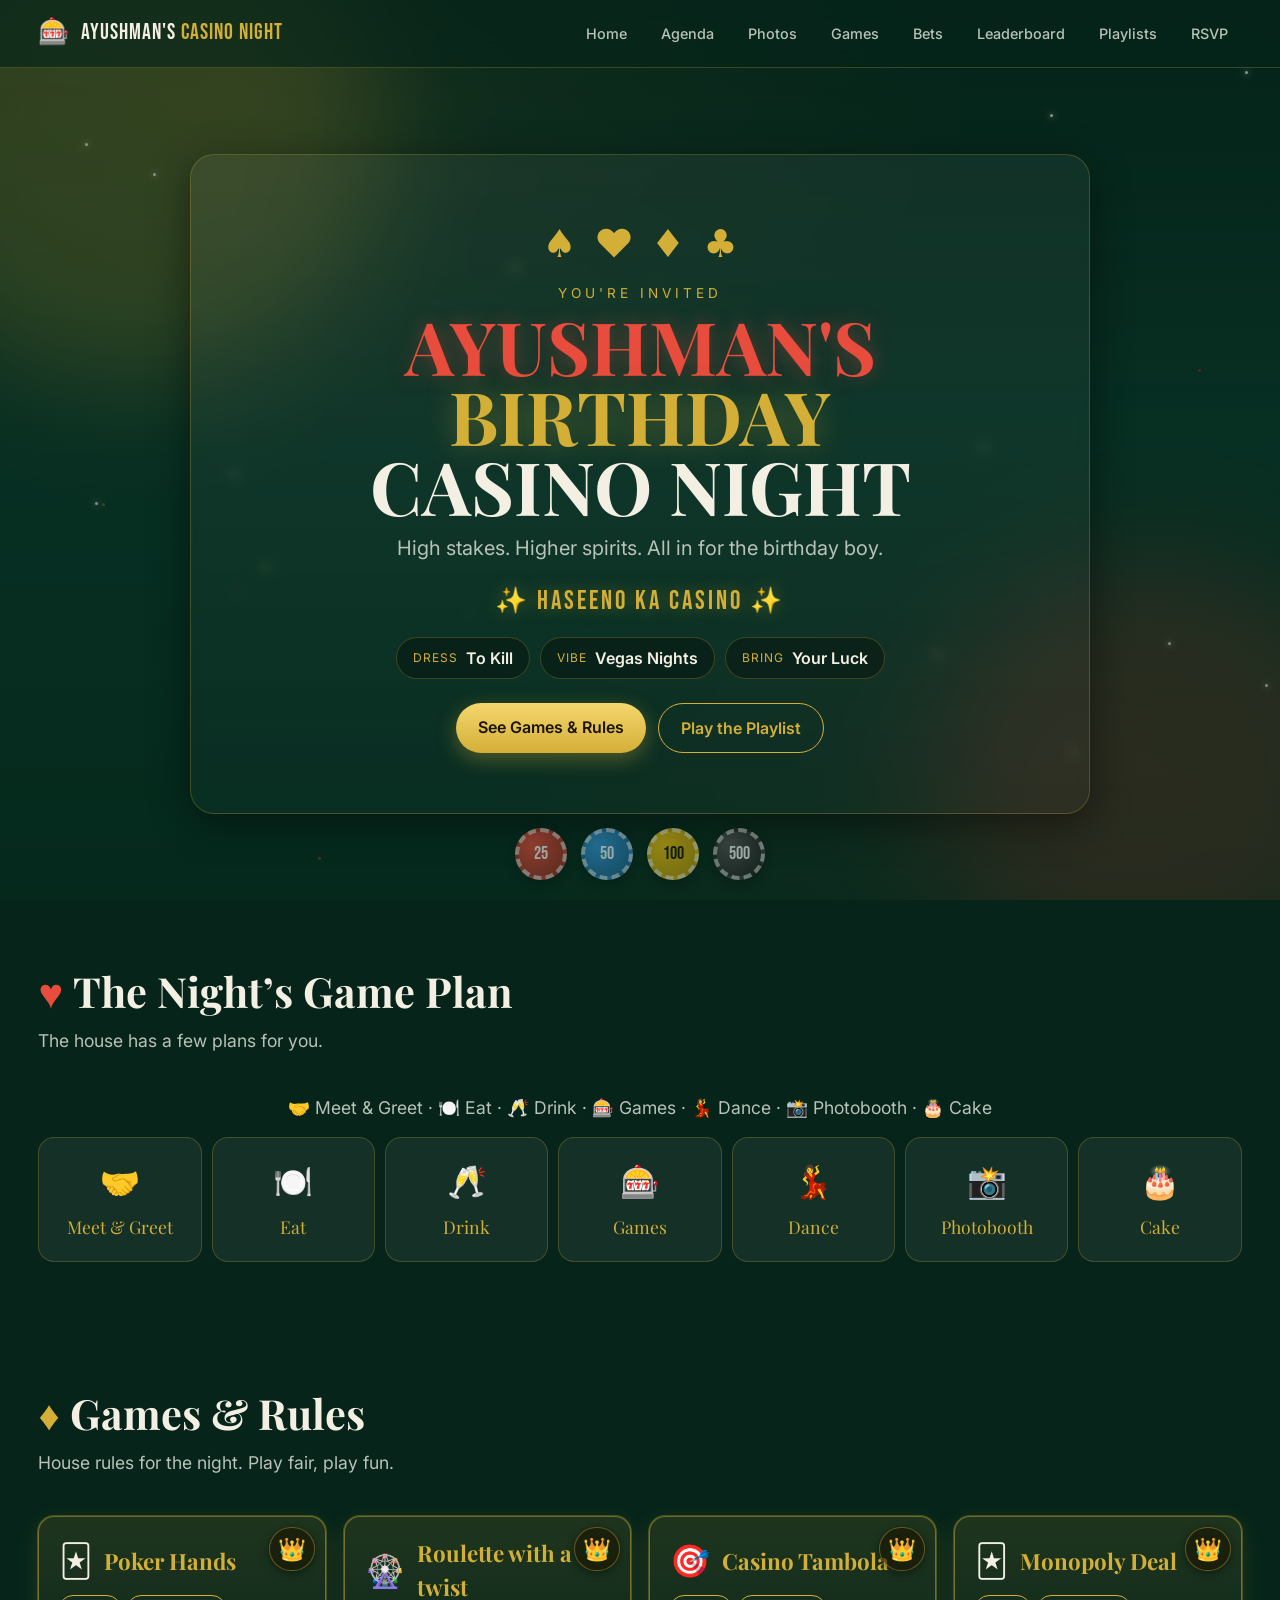
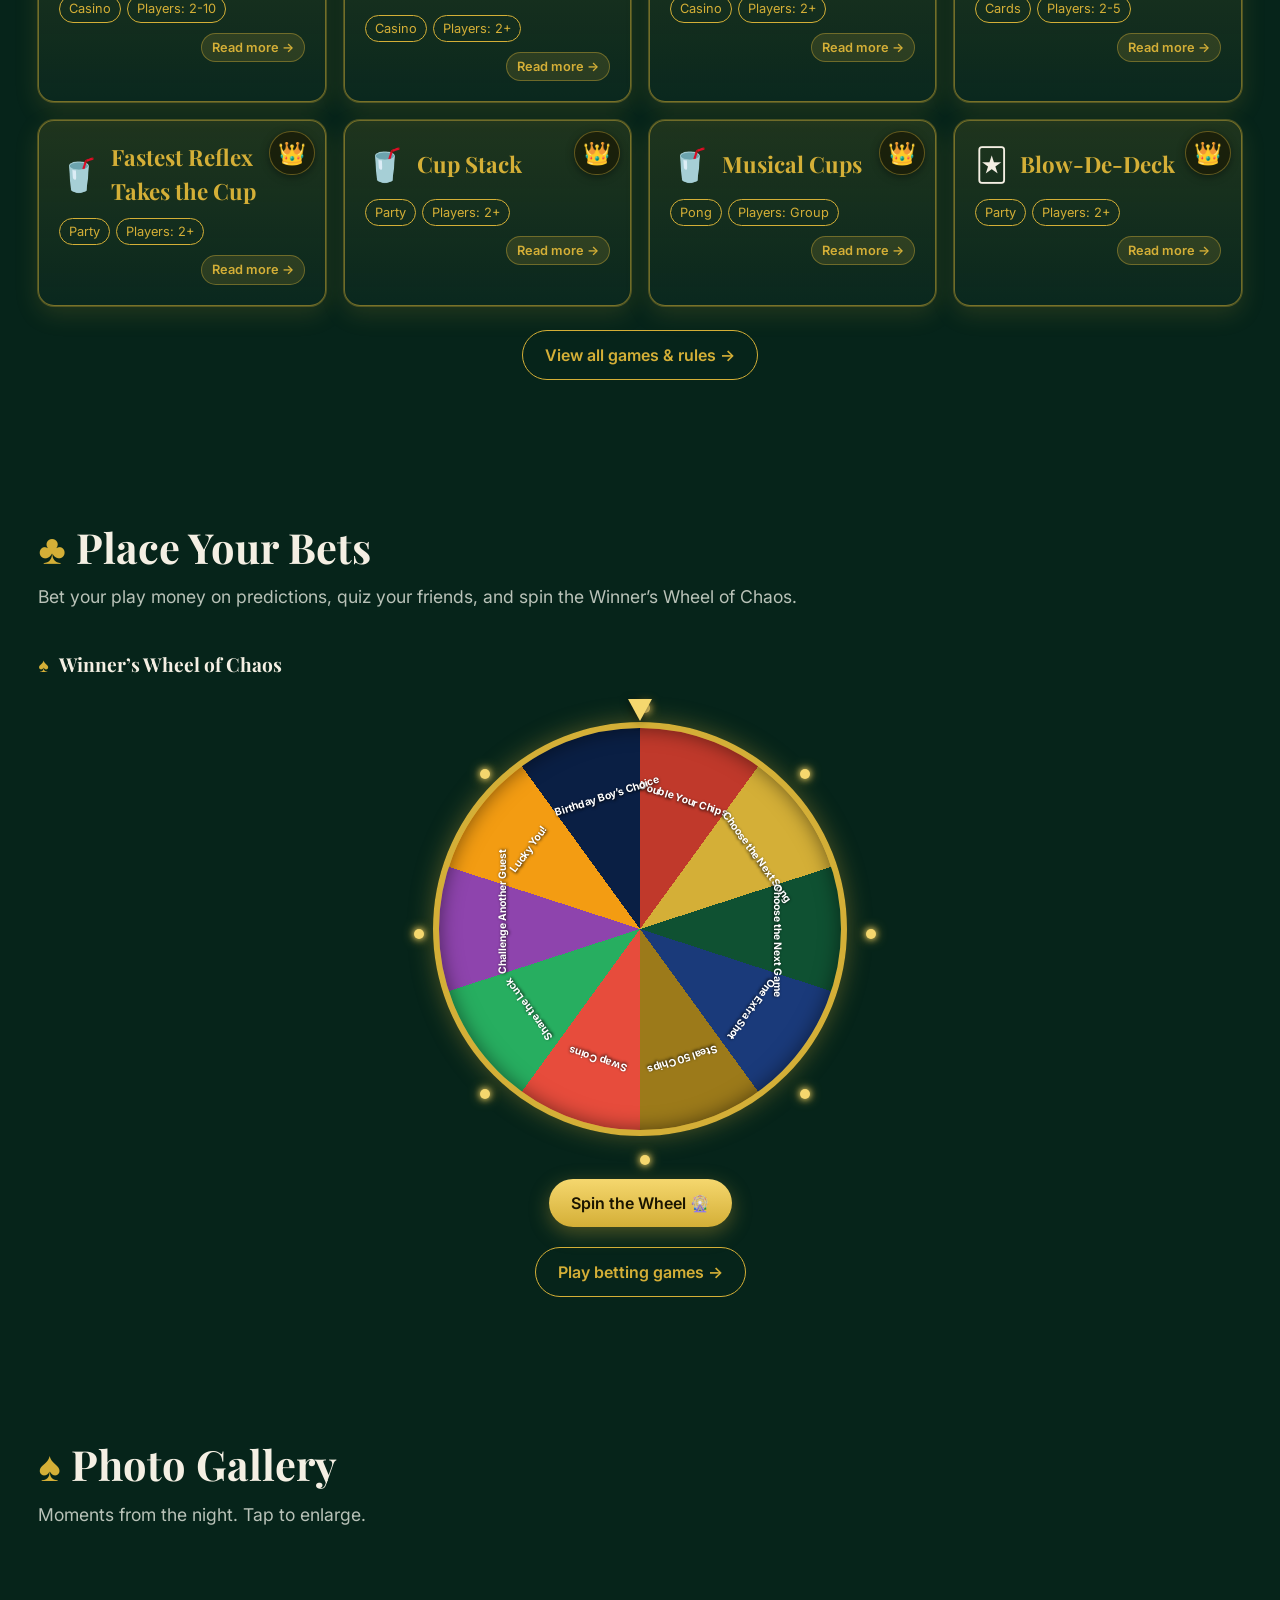
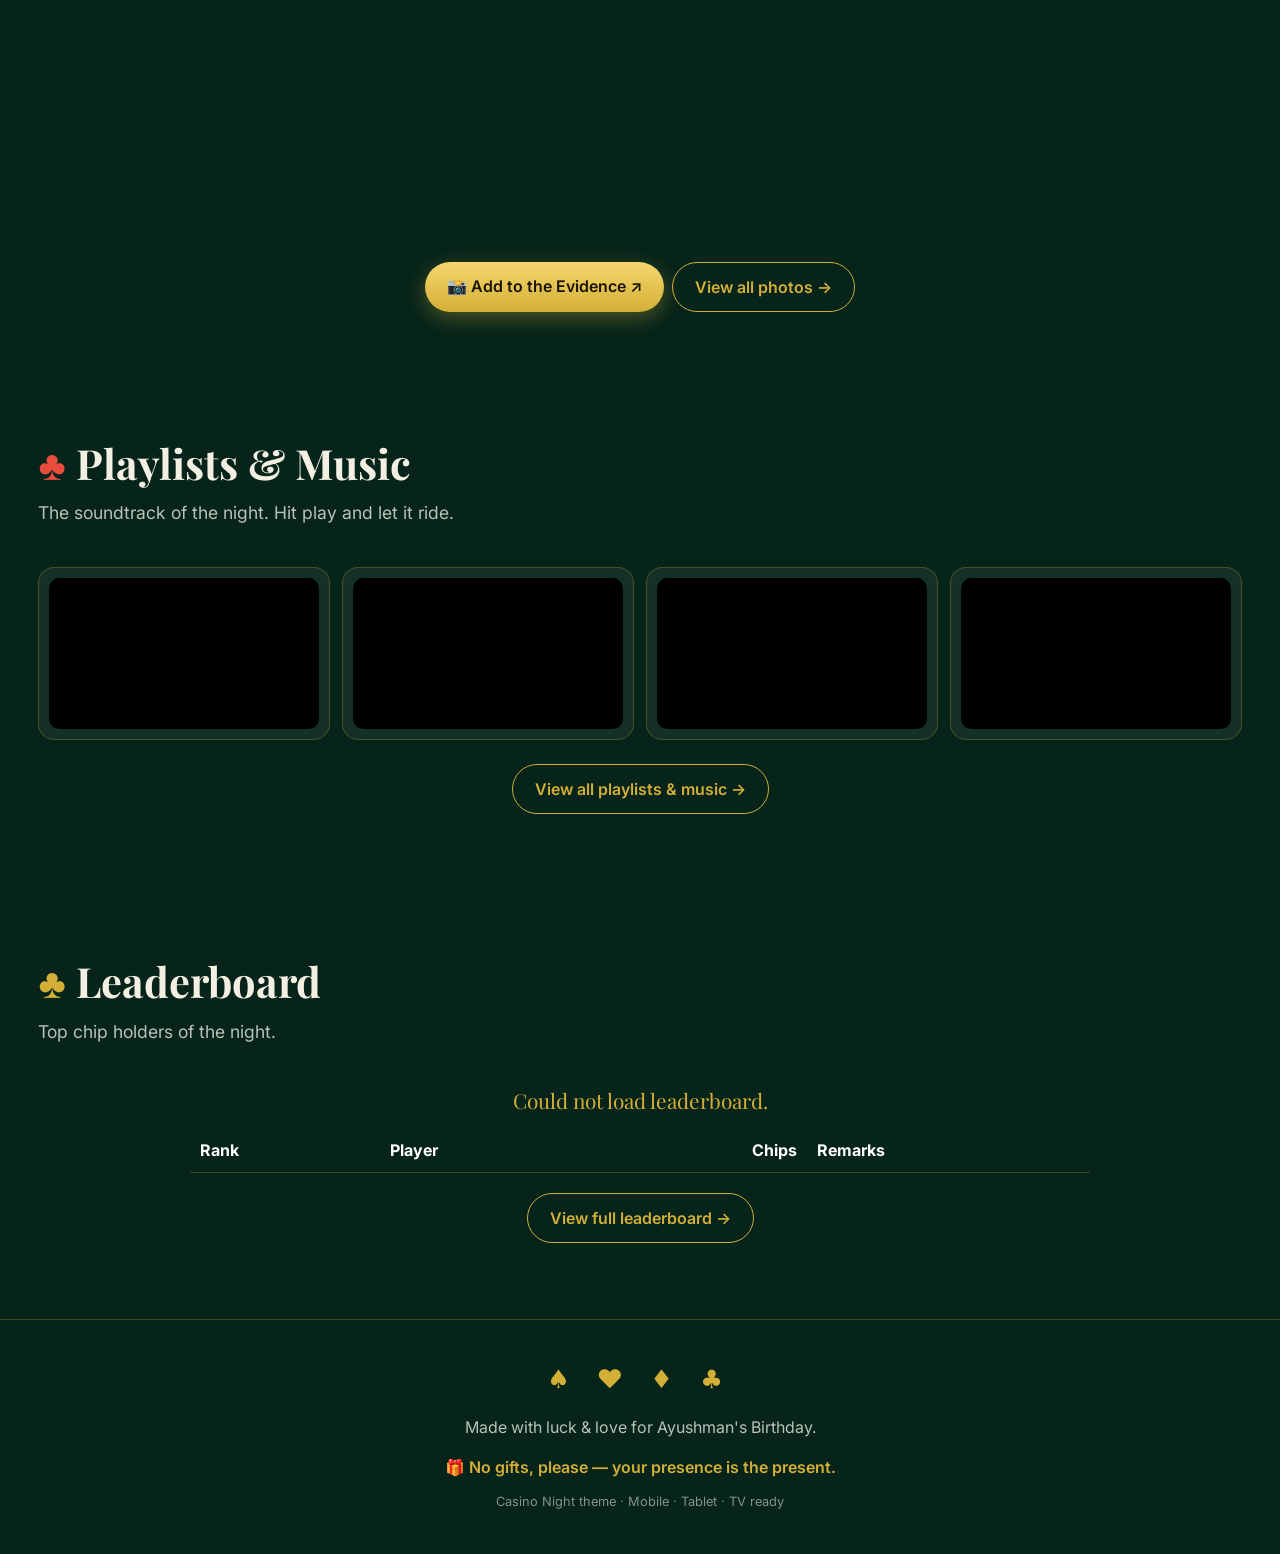
==== commit ad0b1cd1: "Restore agenda tiles under new game plan line" ====
--- a/index.html
+++ b/index.html
@@ -87,6 +87,7 @@
         <p class="section-sub">The house has a few plans for you.</p>
       </div>
       <p class="section-sub" style="text-align:center;margin-top:8px;">🤝 Meet & Greet · 🍽️ Eat · 🥂 Drink · 🎰 Games · 💃 Dance · 📸 Photobooth · 🎂 Cake</p>
+      <div class="agenda" id="agendaGrid" style="margin-top:16px;"></div>
     </section>
 
     <!-- ARTIFACTS -->
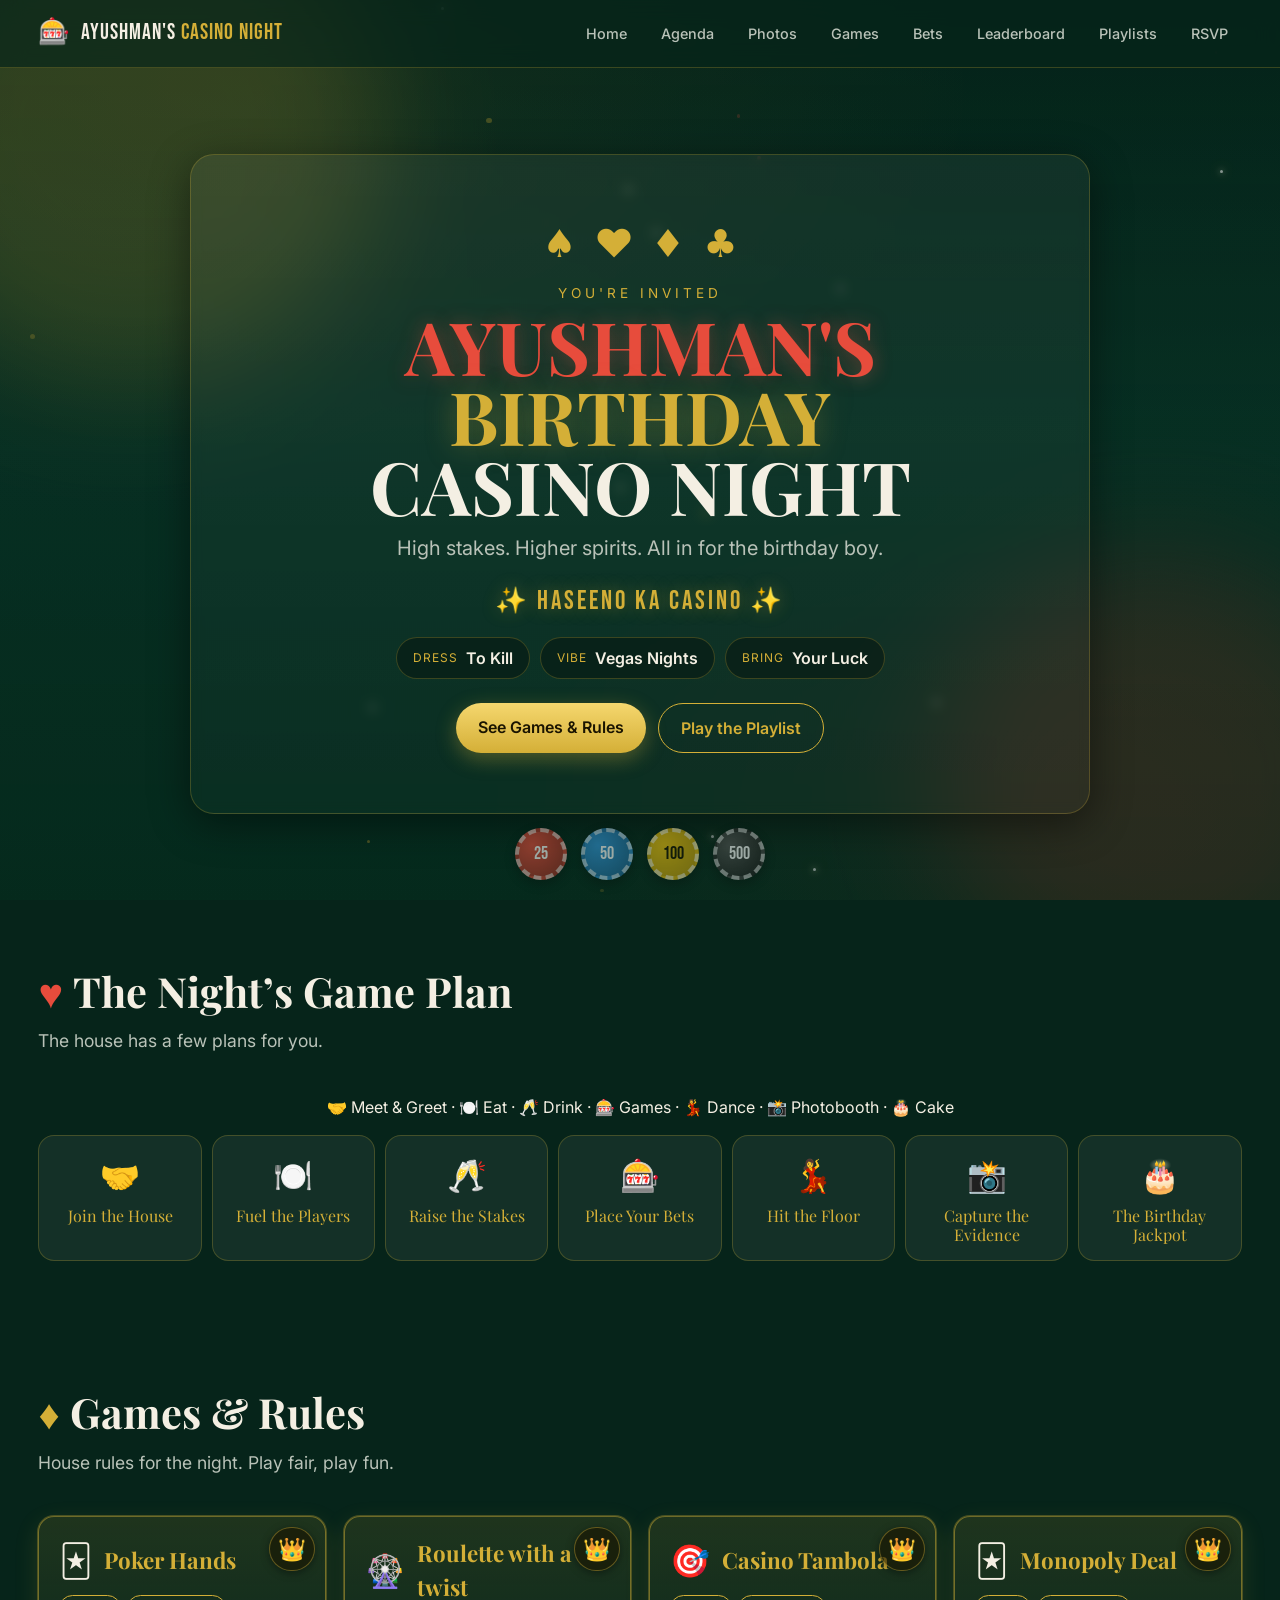
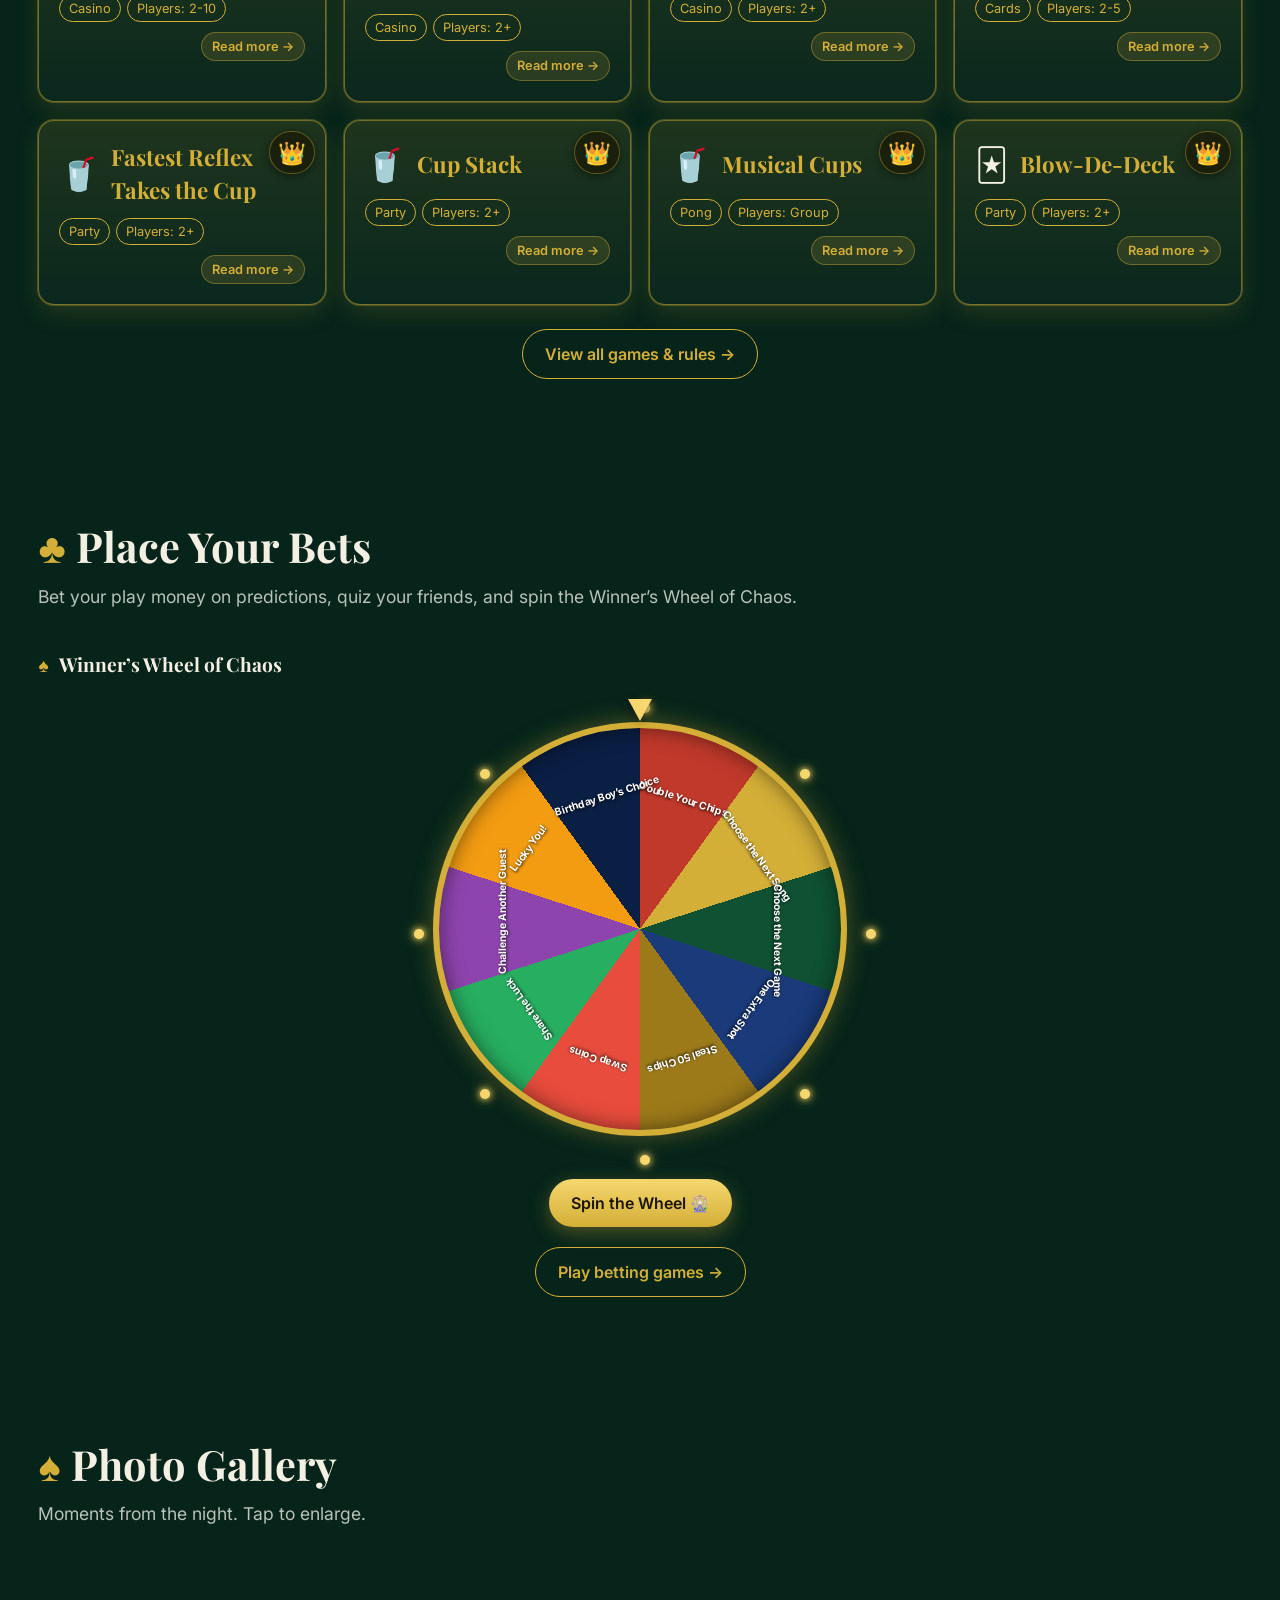
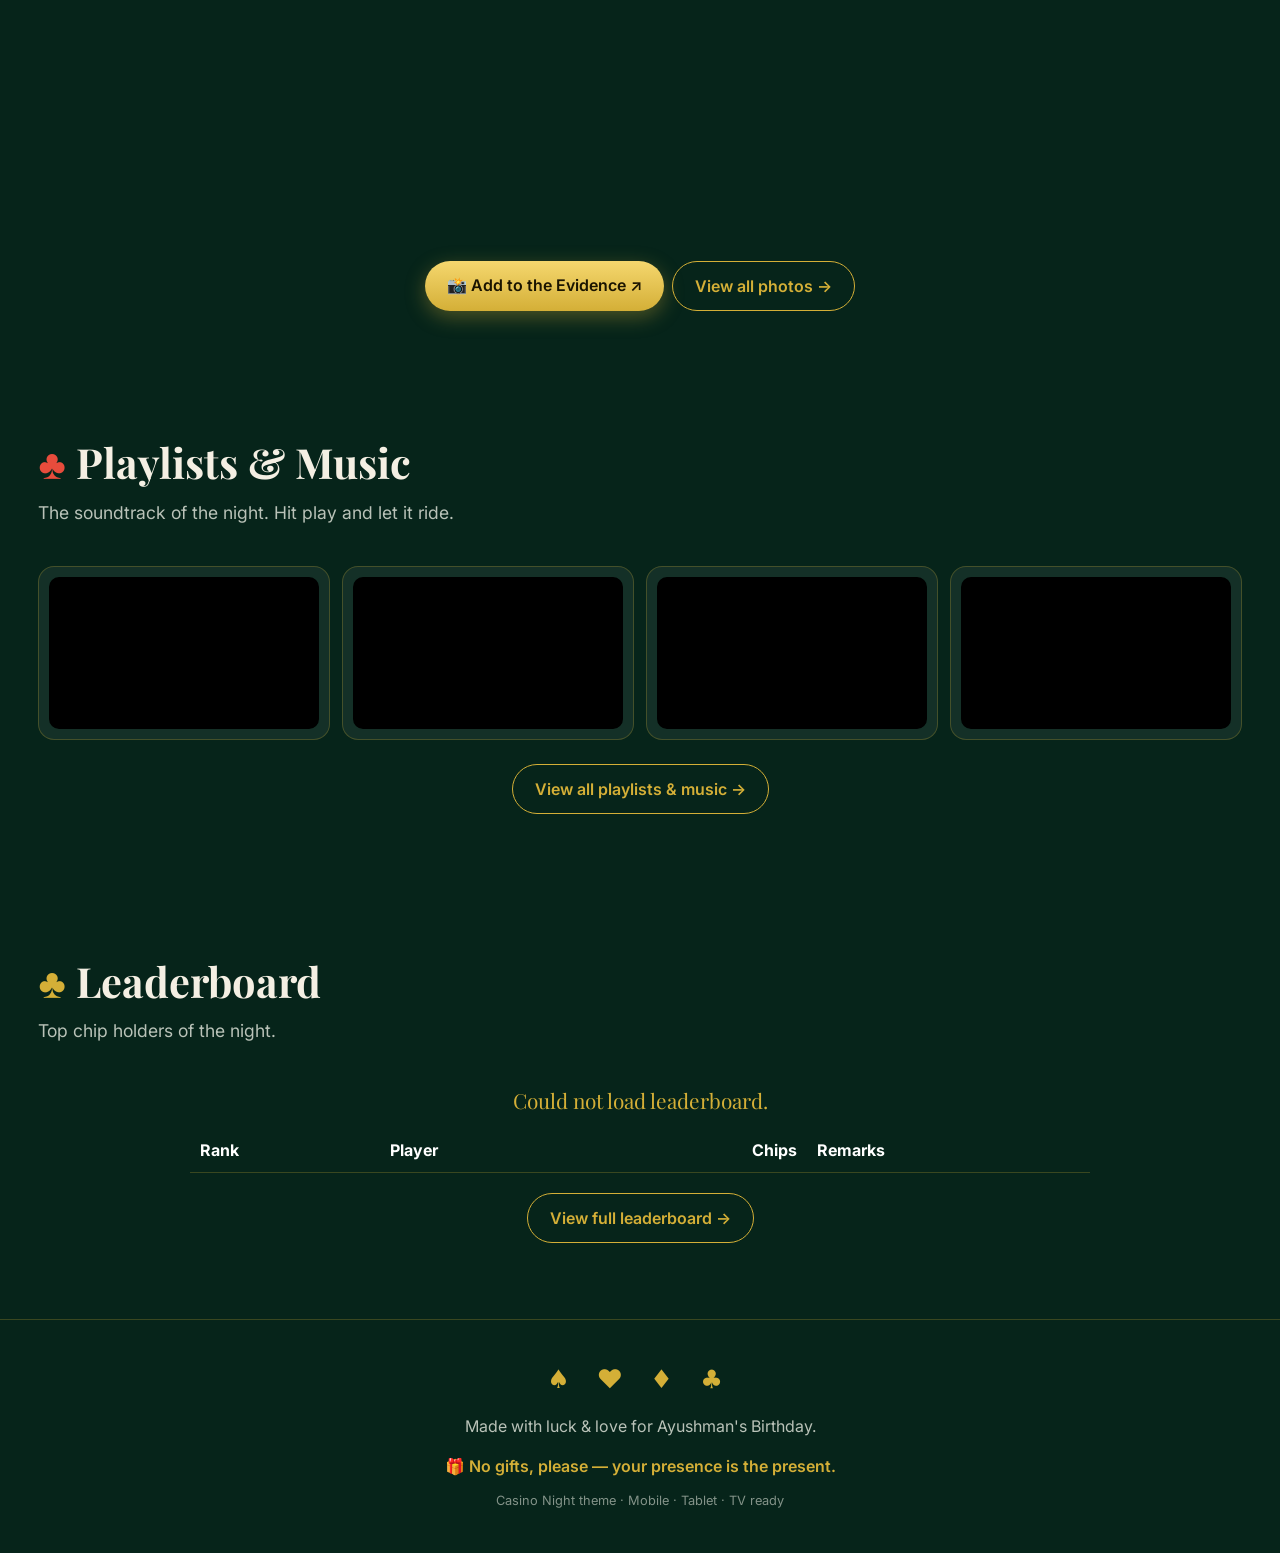
==== commit 117dd777: "Remove repetitive section-sub class from agenda line" ====
--- a/index.html
+++ b/index.html
@@ -86,7 +86,7 @@
         <h2 class="section-title"><span class="suit red">♥</span> The Night’s Game Plan</h2>
         <p class="section-sub">The house has a few plans for you.</p>
       </div>
-      <p class="section-sub" style="text-align:center;margin-top:8px;">🤝 Meet & Greet · 🍽️ Eat · 🥂 Drink · 🎰 Games · 💃 Dance · 📸 Photobooth · 🎂 Cake</p>
+      <p style="text-align:center;margin-top:8px;">🤝 Meet & Greet · 🍽️ Eat · 🥂 Drink · 🎰 Games · 💃 Dance · 📸 Photobooth · 🎂 Cake</p>
       <div class="agenda" id="agendaGrid" style="margin-top:16px;"></div>
     </section>
 
--- a/styles.css
+++ b/styles.css
@@ -243,23 +243,22 @@
 /* ---------- Agenda ---------- */
 .agenda {
   display: grid;
-  grid-template-columns: repeat(auto-fit, minmax(90px, 1fr));
+  grid-template-columns: repeat(auto-fit, minmax(110px, 1fr));
   gap: 10px;
 }
-.agenda-item { white-space: nowrap; }
-.agenda-label { font-size: 0.95rem; }
+.agenda-item { white-space: normal; }
 .agenda-item {
   background: var(--card); border: 1px solid var(--card-border);
-  border-radius: var(--radius); padding: 20px 10px; text-align: center;
-  display: flex; flex-direction: column; align-items: center; gap: 8px;
+  border-radius: var(--radius); padding: 16px 8px; text-align: center;
+  display: flex; flex-direction: column; align-items: center; gap: 6px;
   transition: transform .2s ease, border-color .2s;
 }
 .agenda-item:hover { transform: translateY(-4px); border-color: var(--gold); }
 .game.expanded { height: auto; max-height: none; }
 .game.expanded .game-rules { display: flex !important; }
 
-.agenda-icon { font-size: 2rem; }
-.agenda-label { font-family: var(--font-display); font-size: 1.1rem; color: var(--gold); }
+.agenda-icon { font-size: clamp(1.4rem, 3vw, 2rem); }
+.agenda-label { font-family: var(--font-display); font-size: clamp(0.7rem, 1.5vw, 1rem); color: var(--gold); line-height: 1.2; }
 /* ---------- Bet block container ---------- */
 .bet-block {
   background: var(--card); border: 1px solid var(--card-border);
@@ -666,10 +665,10 @@
   .menu-btn { display: block; }
   .hero-chips { display: none; }
   .gallery { grid-template-columns: repeat(2, 1fr); }
-  .agenda { grid-template-columns: repeat(auto-fit, minmax(90px, 1fr)); gap: 8px; }
+  .agenda { grid-template-columns: repeat(auto-fit, minmax(100px, 1fr)); gap: 8px; }
   .agenda-item { padding: 12px 6px; }
-  .agenda-icon { font-size: 1.5rem; }
-  .agenda-label { font-size: 0.9rem; }
+  .agenda-icon { font-size: clamp(1.2rem, 2.5vw, 1.6rem); }
+  .agenda-label { font-size: clamp(0.65rem, 1.4vw, 0.85rem); }
   .btn { padding: 8px 12px; font-size: 0.8rem; }
   .section-title { font-size: 1.3rem; }
   .more-link-wrap .btn { font-size: 0.8rem; padding: 6px 10px; }
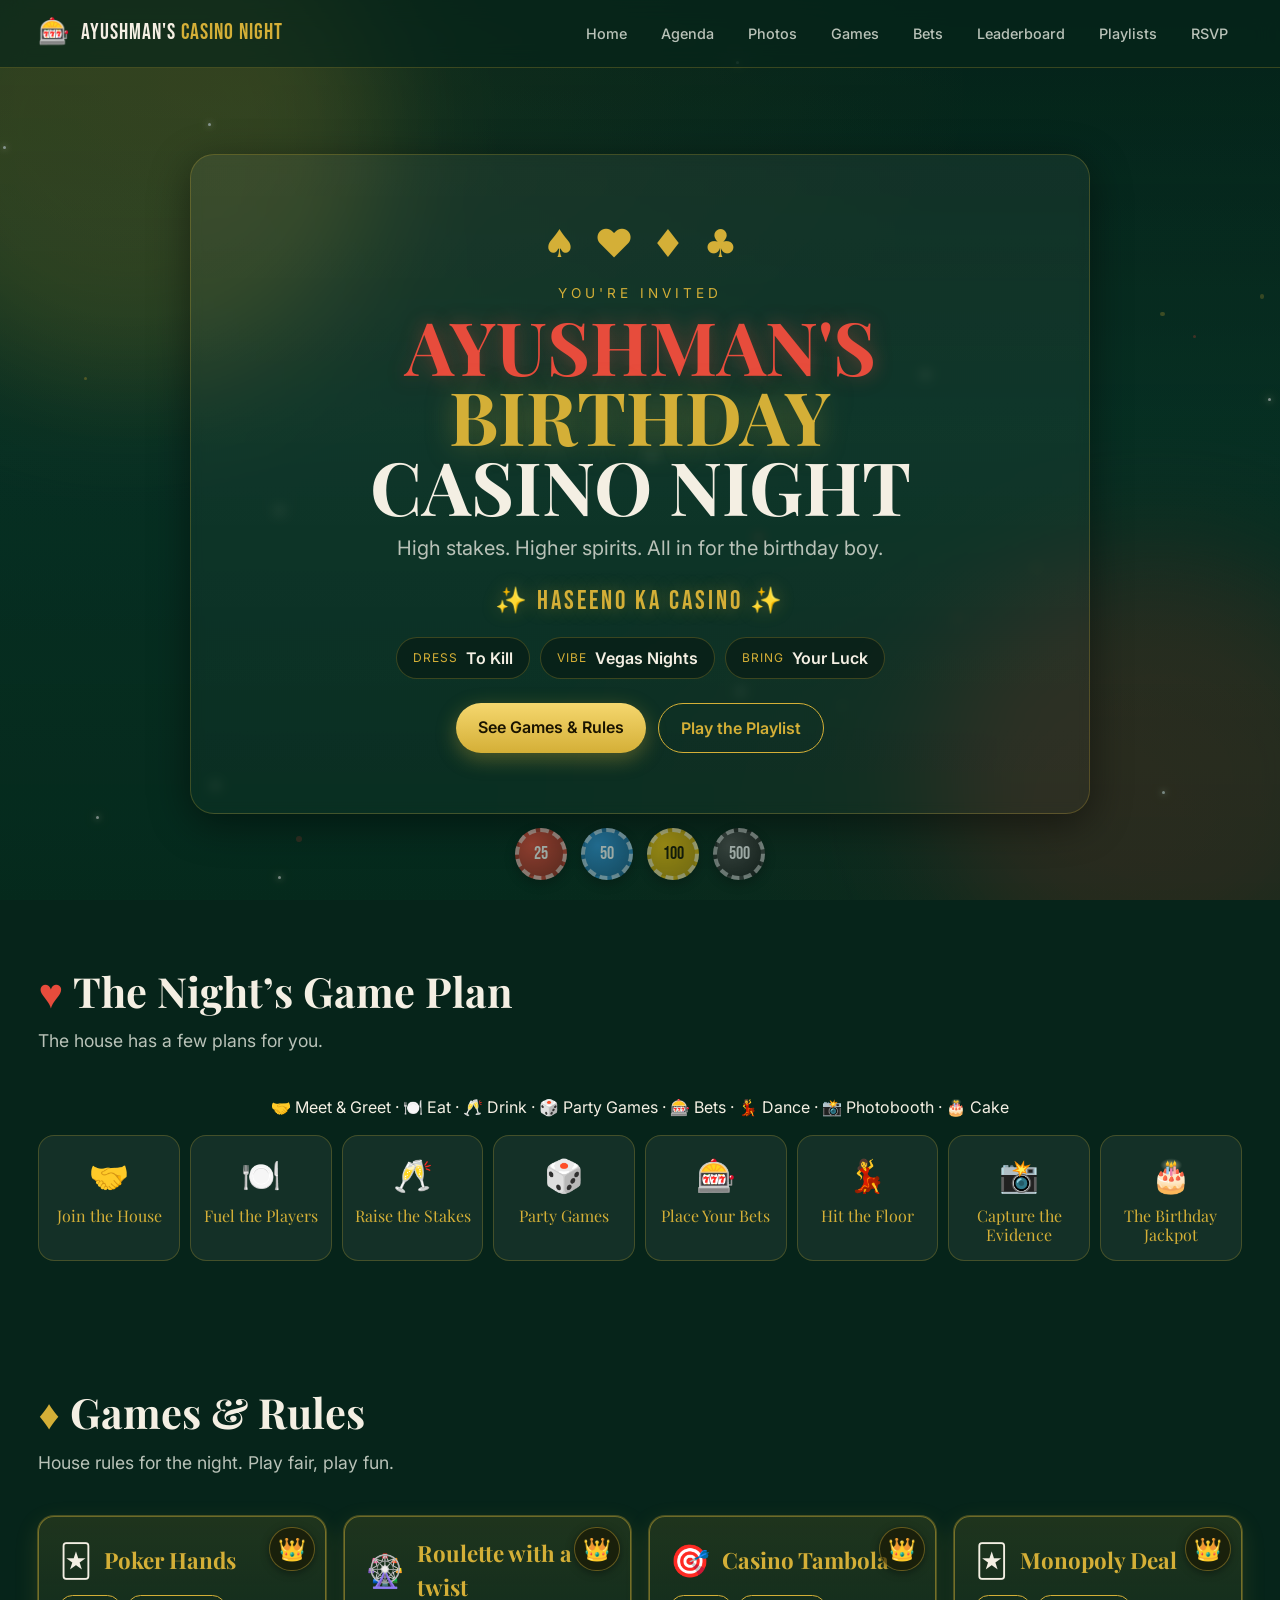
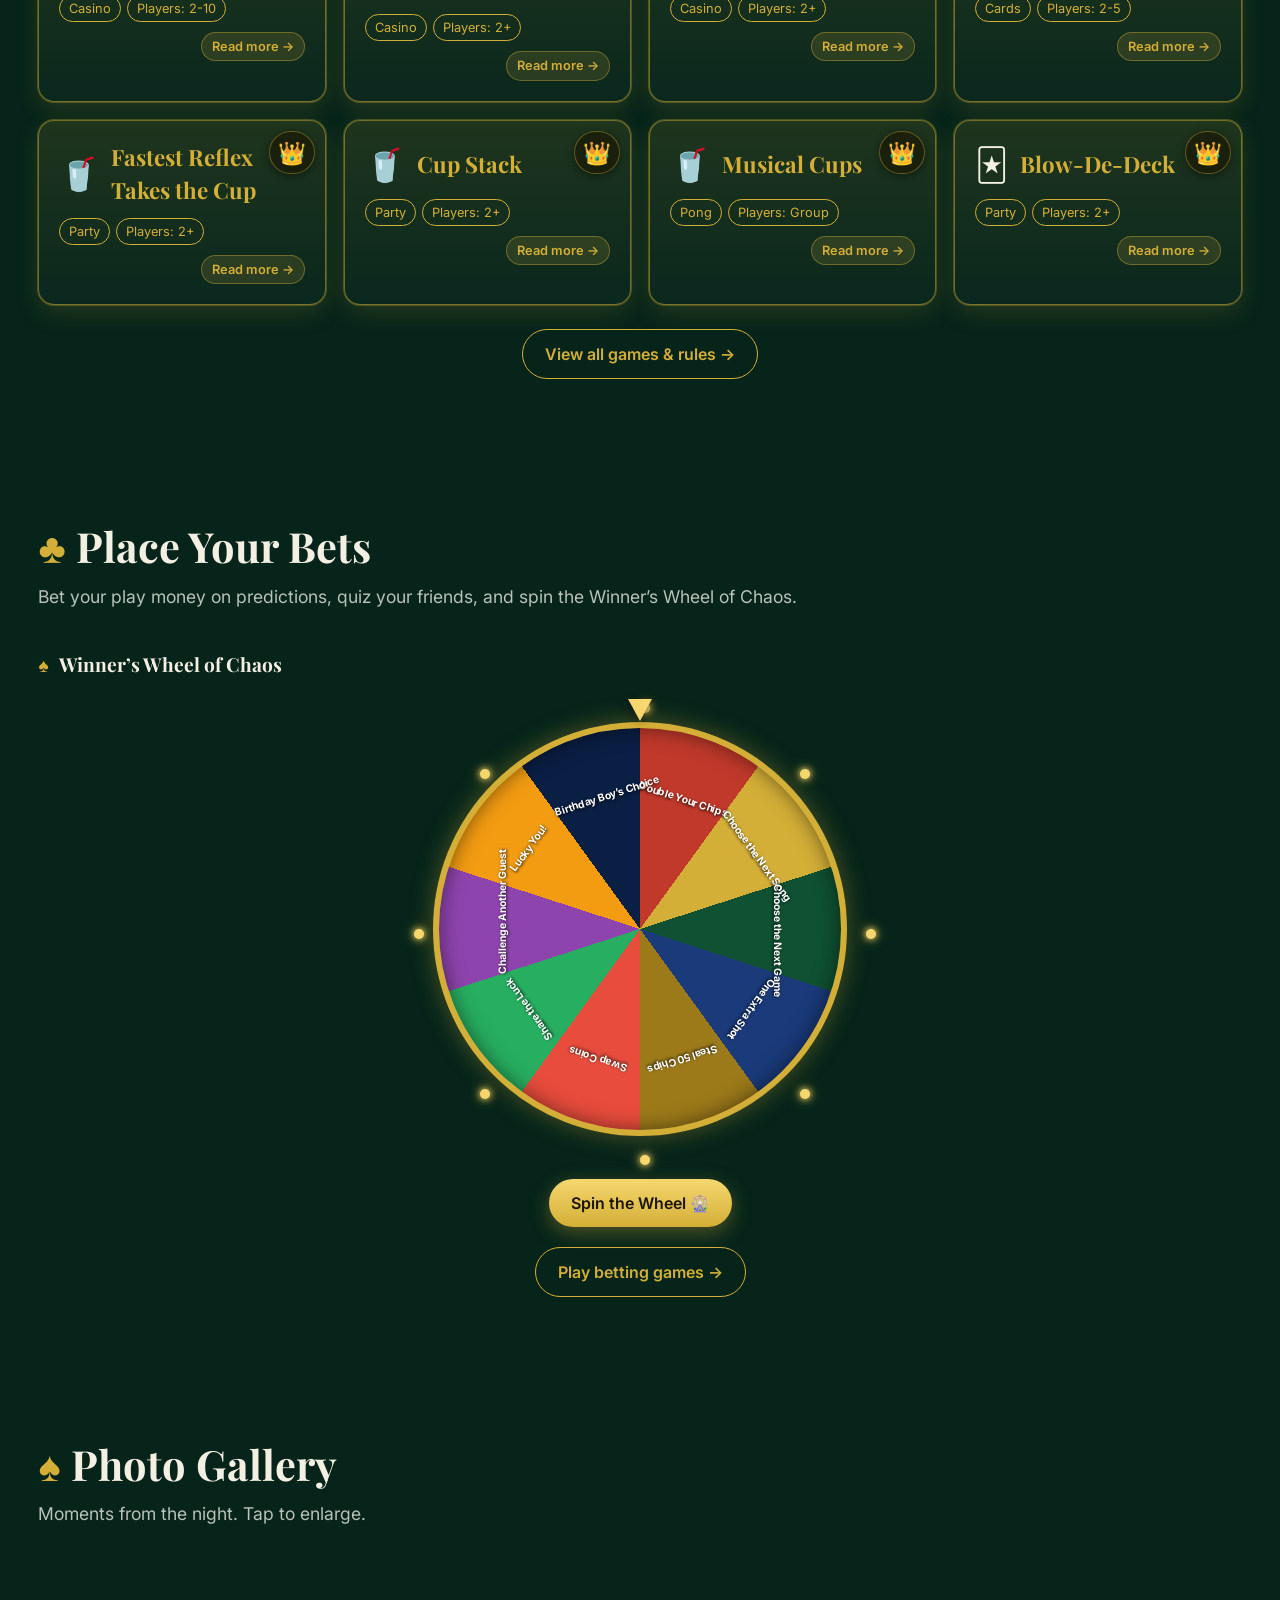
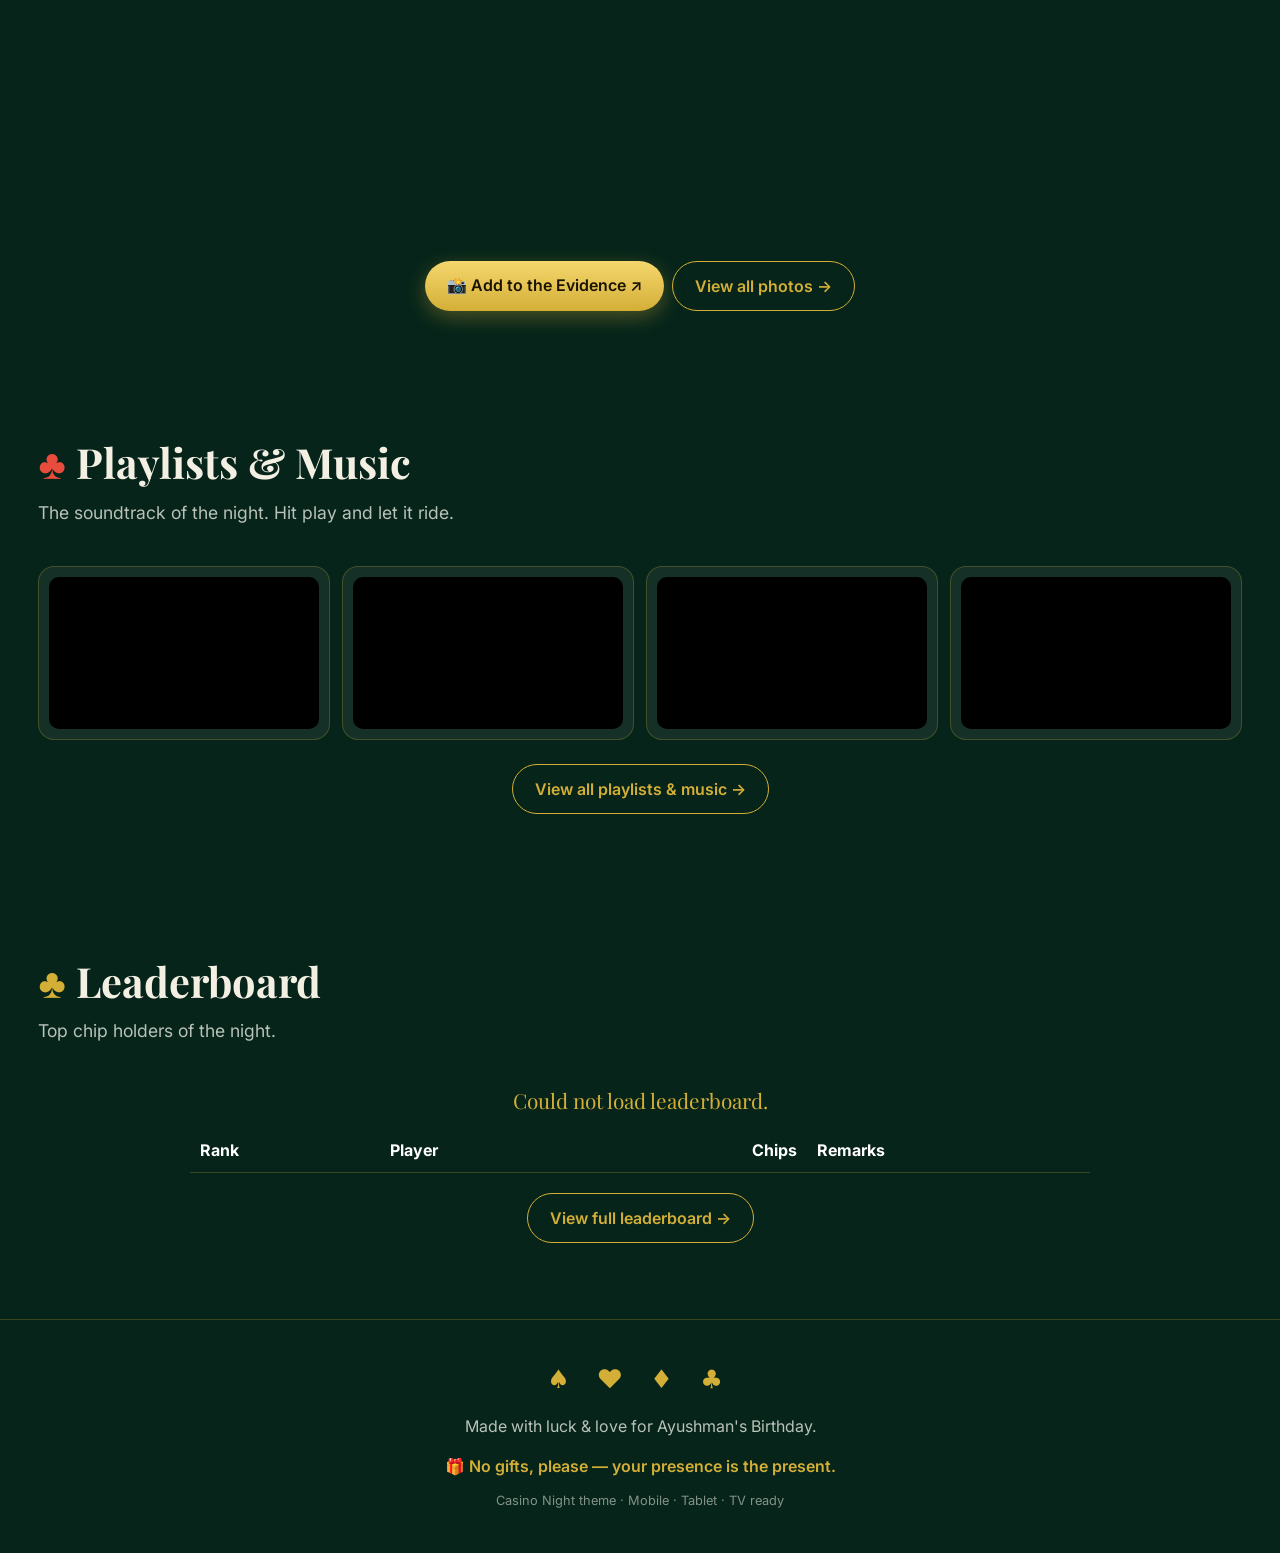
==== commit de1091e9: "Split agenda games into Party Games and Bets" ====
--- a/index.html
+++ b/index.html
@@ -86,7 +86,7 @@
         <h2 class="section-title"><span class="suit red">♥</span> The Night’s Game Plan</h2>
         <p class="section-sub">The house has a few plans for you.</p>
       </div>
-      <p style="text-align:center;margin-top:8px;">🤝 Meet & Greet · 🍽️ Eat · 🥂 Drink · 🎰 Games · 💃 Dance · 📸 Photobooth · 🎂 Cake</p>
+      <p style="text-align:center;margin-top:8px;">🤝 Meet & Greet · 🍽️ Eat · 🥂 Drink · 🎲 Party Games · 🎰 Bets · 💃 Dance · 📸 Photobooth · 🎂 Cake</p>
       <div class="agenda" id="agendaGrid" style="margin-top:16px;"></div>
     </section>
 
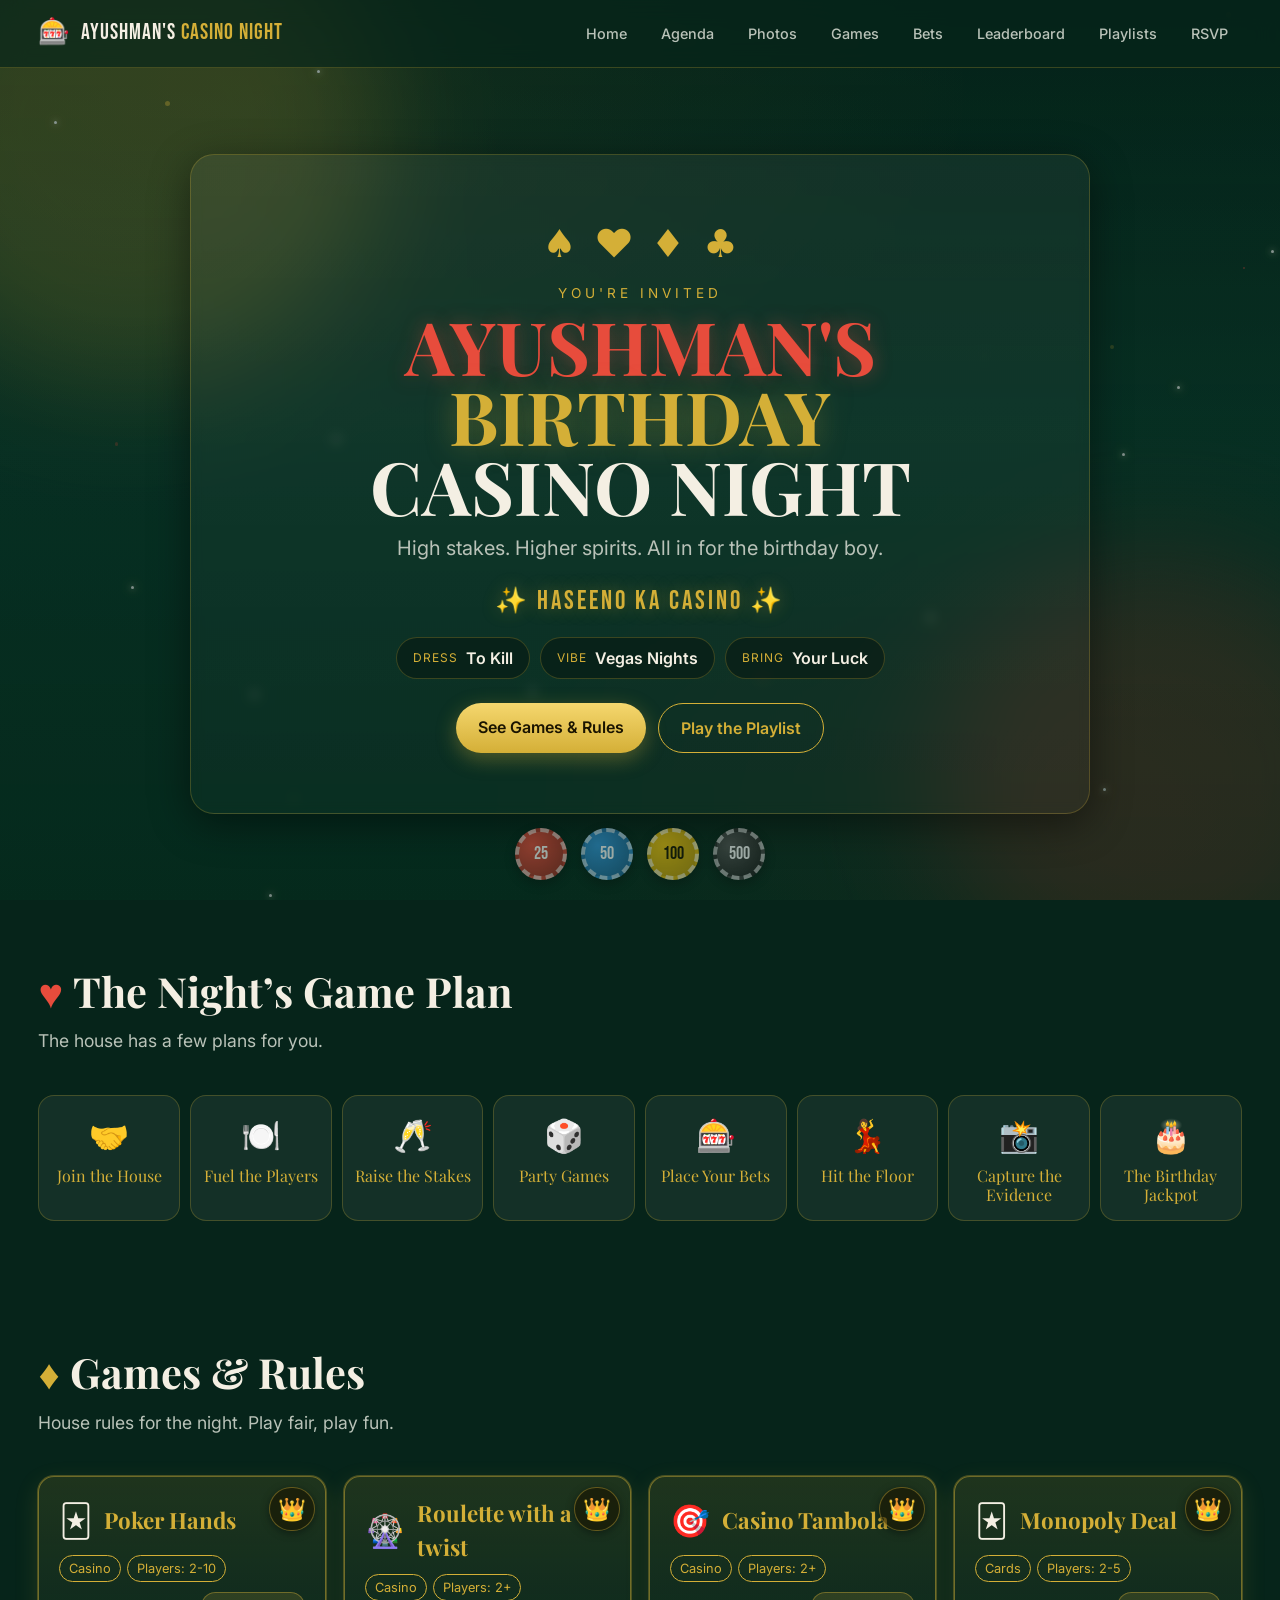
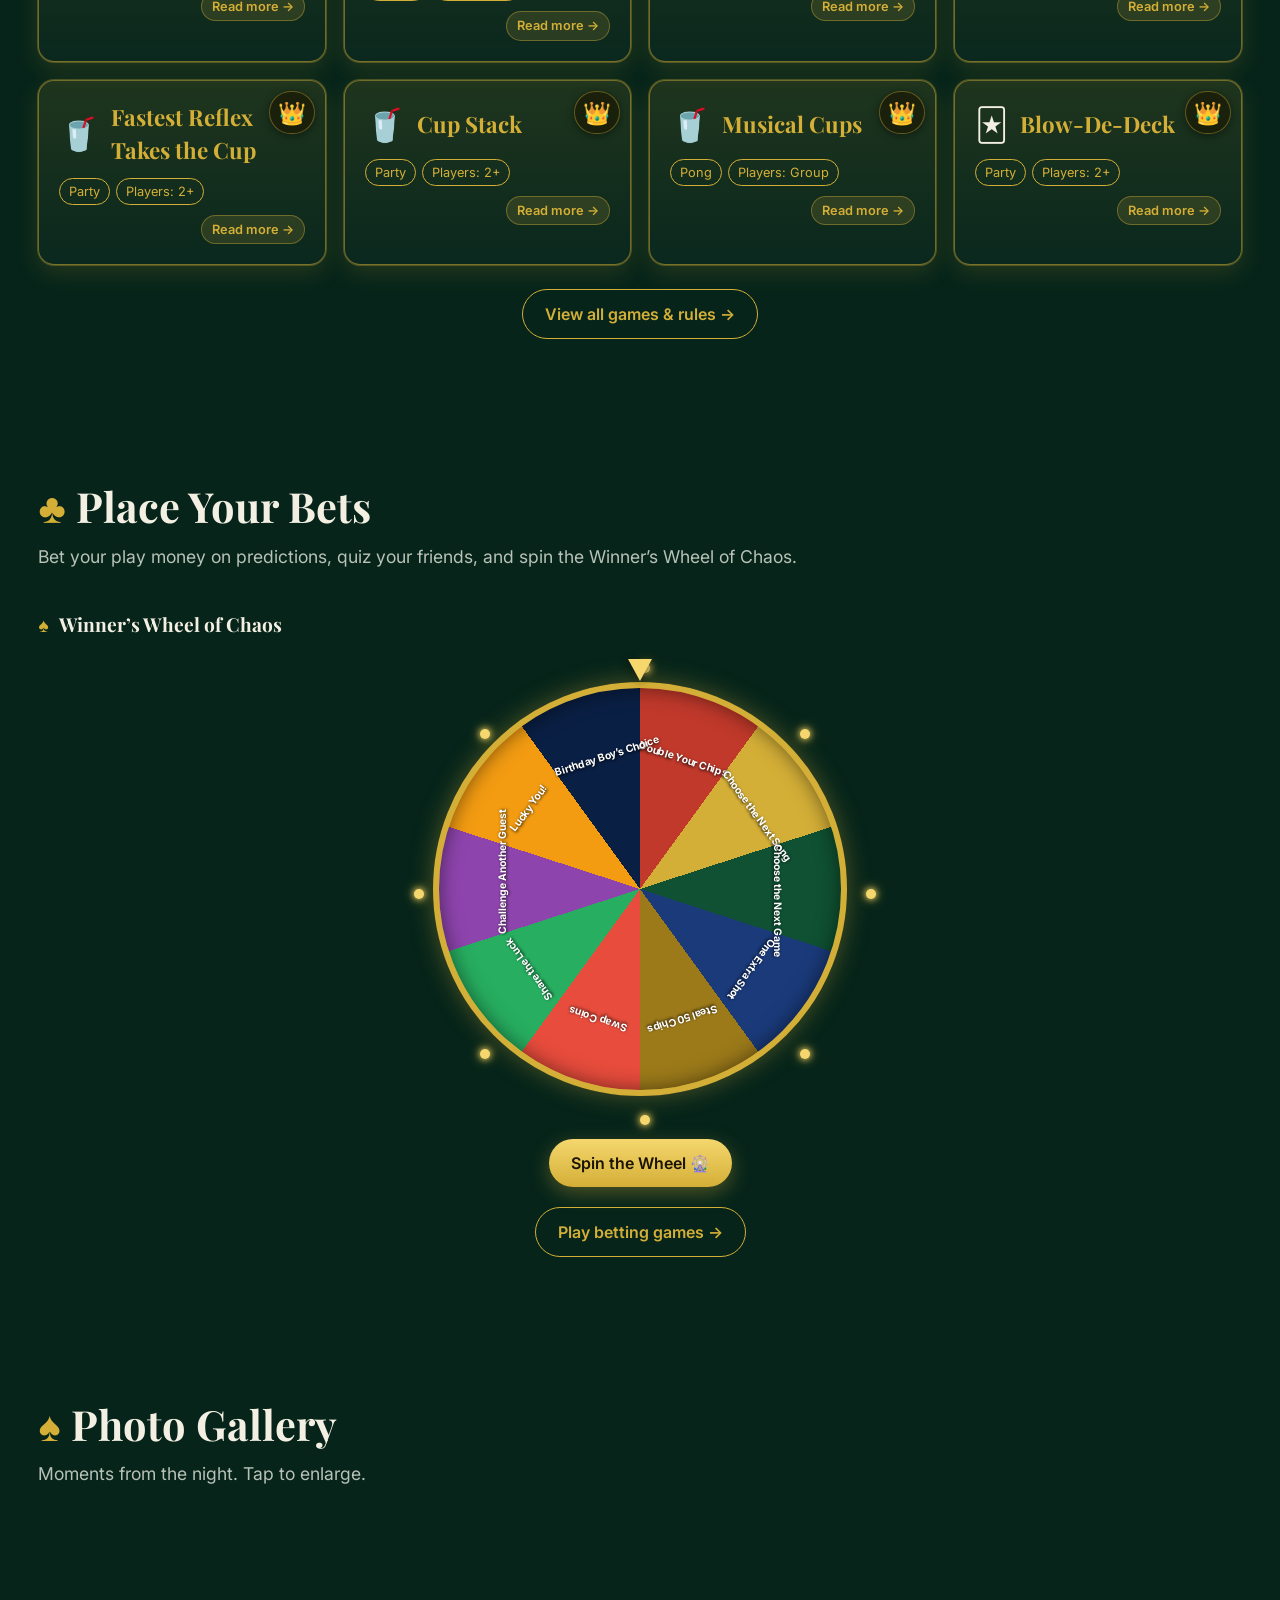
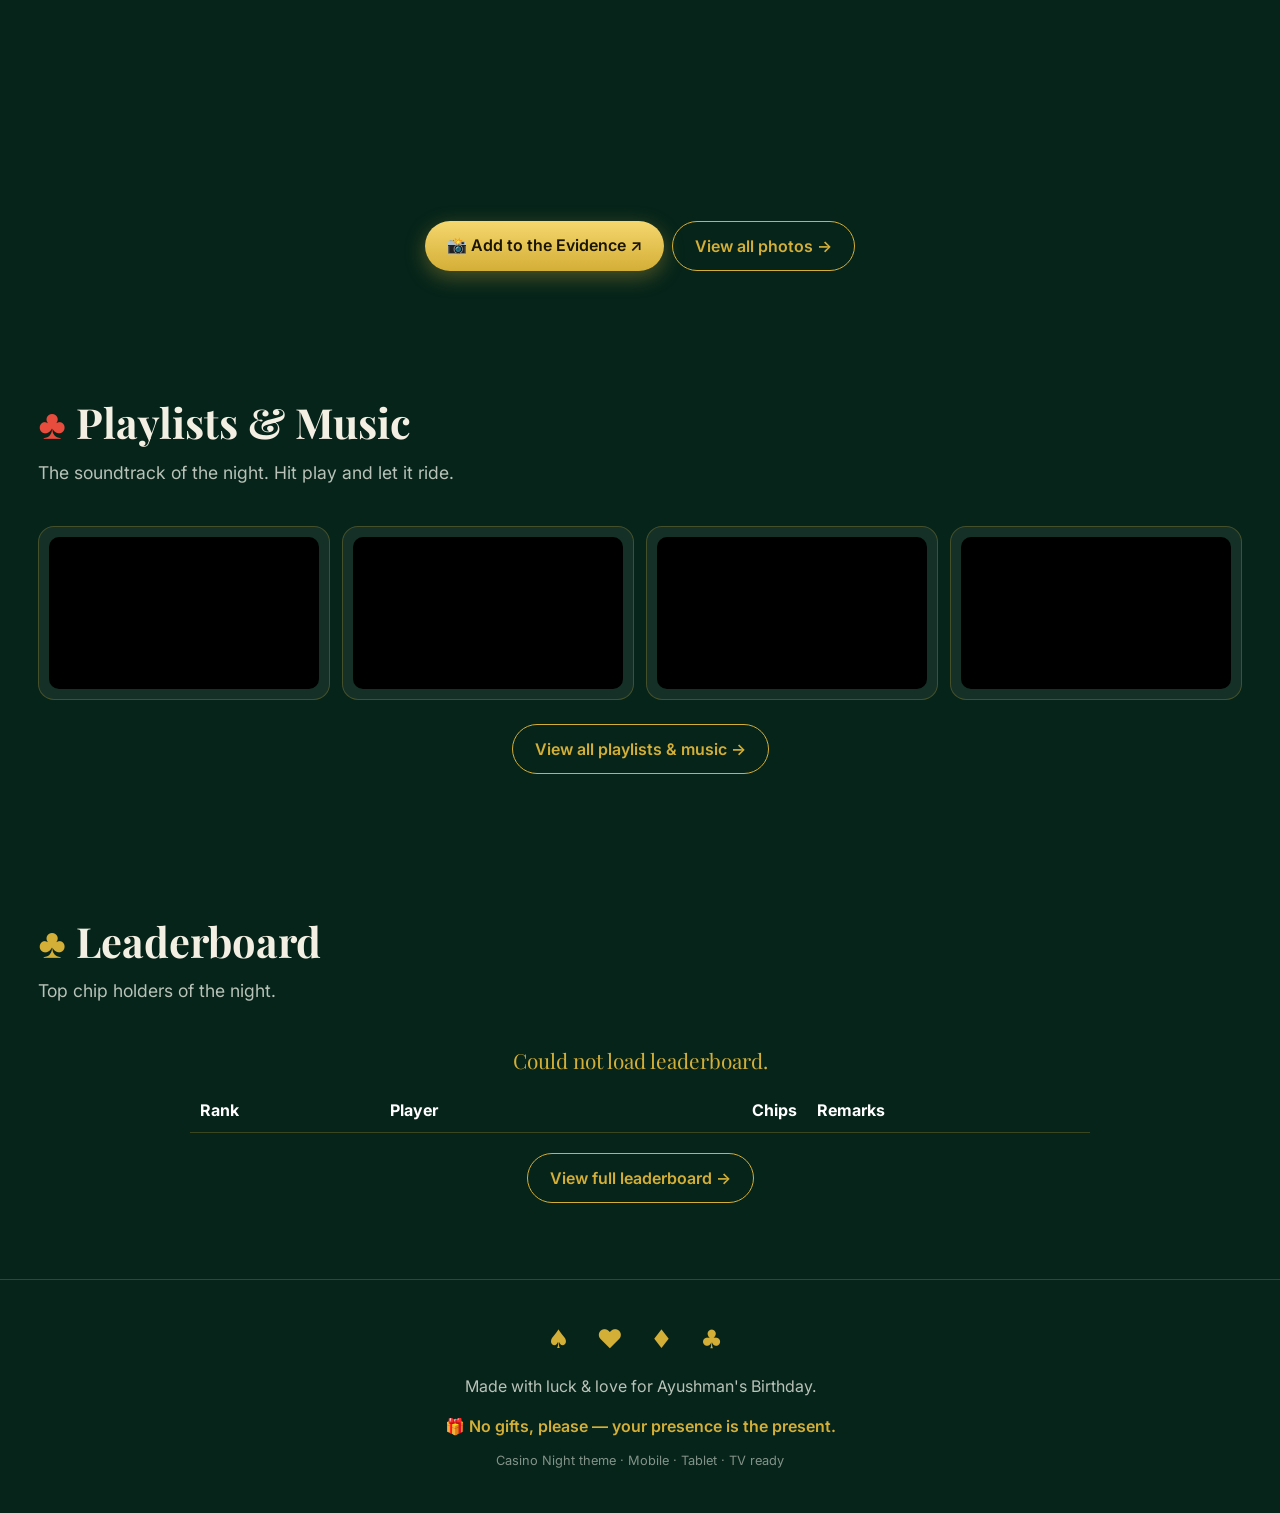
==== commit 69f94ebc: "Remove redundant agenda single-line (tiles remain)" ====
--- a/index.html
+++ b/index.html
@@ -86,7 +86,6 @@
         <h2 class="section-title"><span class="suit red">♥</span> The Night’s Game Plan</h2>
         <p class="section-sub">The house has a few plans for you.</p>
       </div>
-      <p style="text-align:center;margin-top:8px;">🤝 Meet & Greet · 🍽️ Eat · 🥂 Drink · 🎲 Party Games · 🎰 Bets · 💃 Dance · 📸 Photobooth · 🎂 Cake</p>
       <div class="agenda" id="agendaGrid" style="margin-top:16px;"></div>
     </section>
 
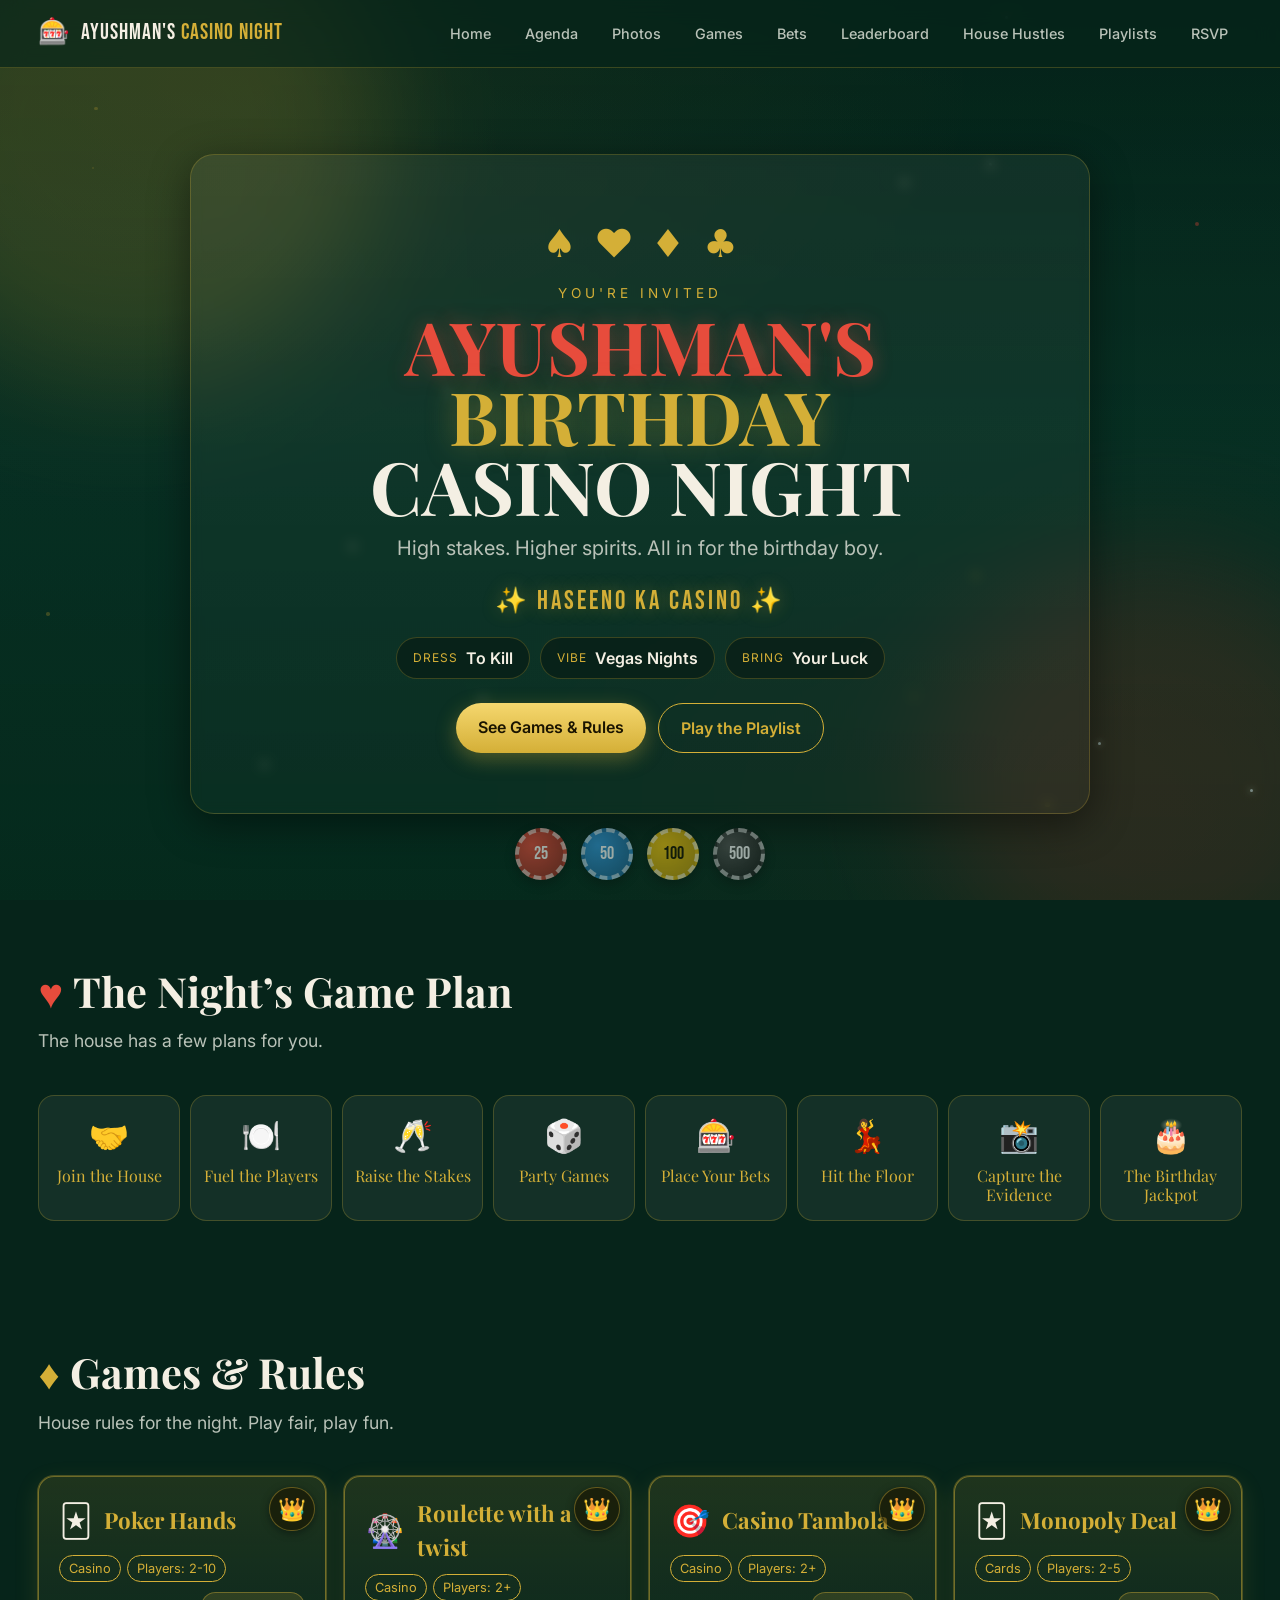
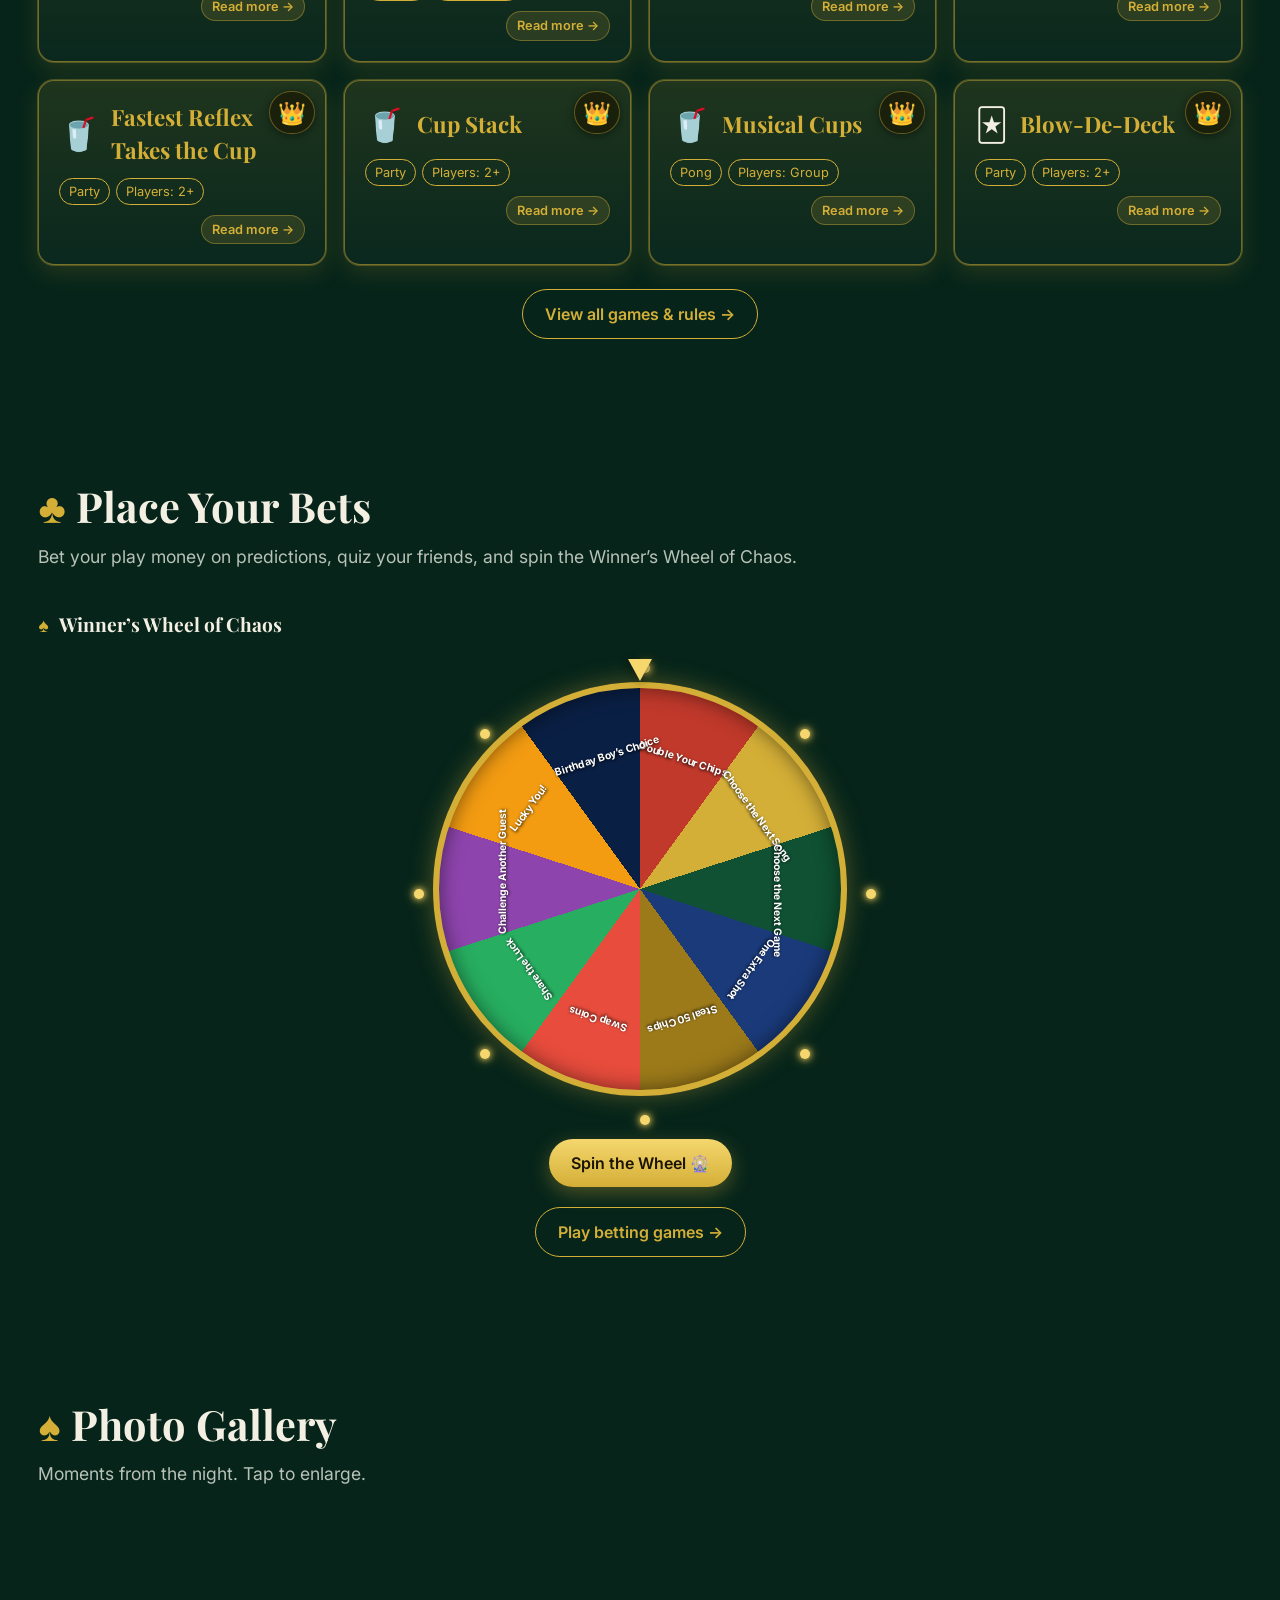
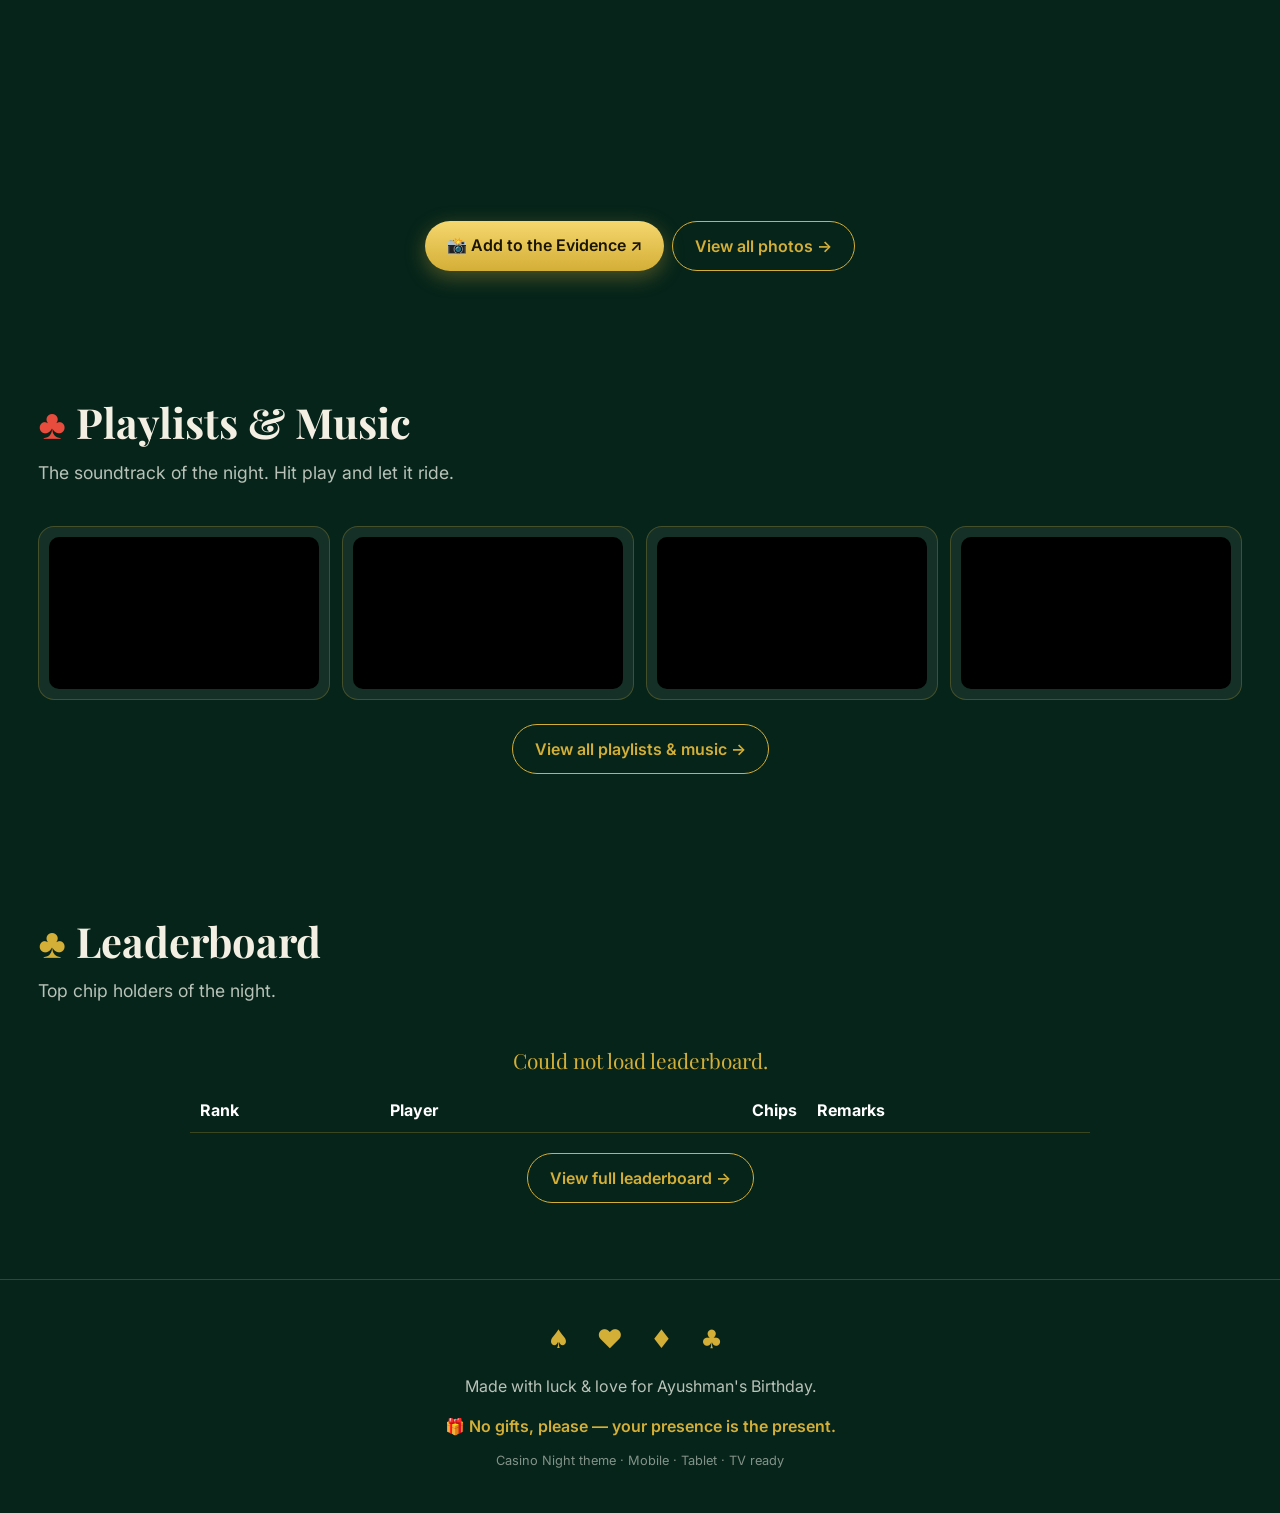
==== commit ec563602: "Add House Hustles feature (page + interactions + Apps Script support)" ====
--- a/index.html
+++ b/index.html
@@ -40,6 +40,7 @@
       <a href="games.html" class="nav-link">Games</a>
       <a href="bets.html" class="nav-link">Bets</a>
       <a href="leaderboard.html" class="nav-link">Leaderboard</a>
+      <a href="house-hustles.html" class="nav-link">House Hustles</a>
       <a href="music.html" class="nav-link">Playlists</a>
       <a href="rsvp.html" class="nav-link">RSVP</a>
     </nav>
--- a/styles.css
+++ b/styles.css
@@ -755,6 +755,21 @@
   line-height: 1.4;
 }
 /* ---------- Spin the Wheel of Chaos ---------- */
+.bet-block.chaos-curtain {
+  position: relative;
+  background-image: url("https://images.stockcake.com/public/d/8/2/d8209dd7-5d79-4a33-8e40-ea9fda98f509_large/elegant-theater-curtain-stockcake.jpg");
+  background-size: cover;
+  background-position: center;
+  overflow: hidden;
+}
+.bet-block.chaos-curtain::before {
+  content: "";
+  position: absolute;
+  inset: 0;
+  background: linear-gradient(180deg, rgba(6,36,26,0.75), rgba(6,36,26,0.85));
+  z-index: 0;
+}
+.bet-block.chaos-curtain > * { position: relative; z-index: 1; text-shadow: 0 1px 3px rgba(0,0,0,0.6); }
 .chaos-wheel-wrap {
   position: relative;
   width: clamp(280px, 42vw, 460px);
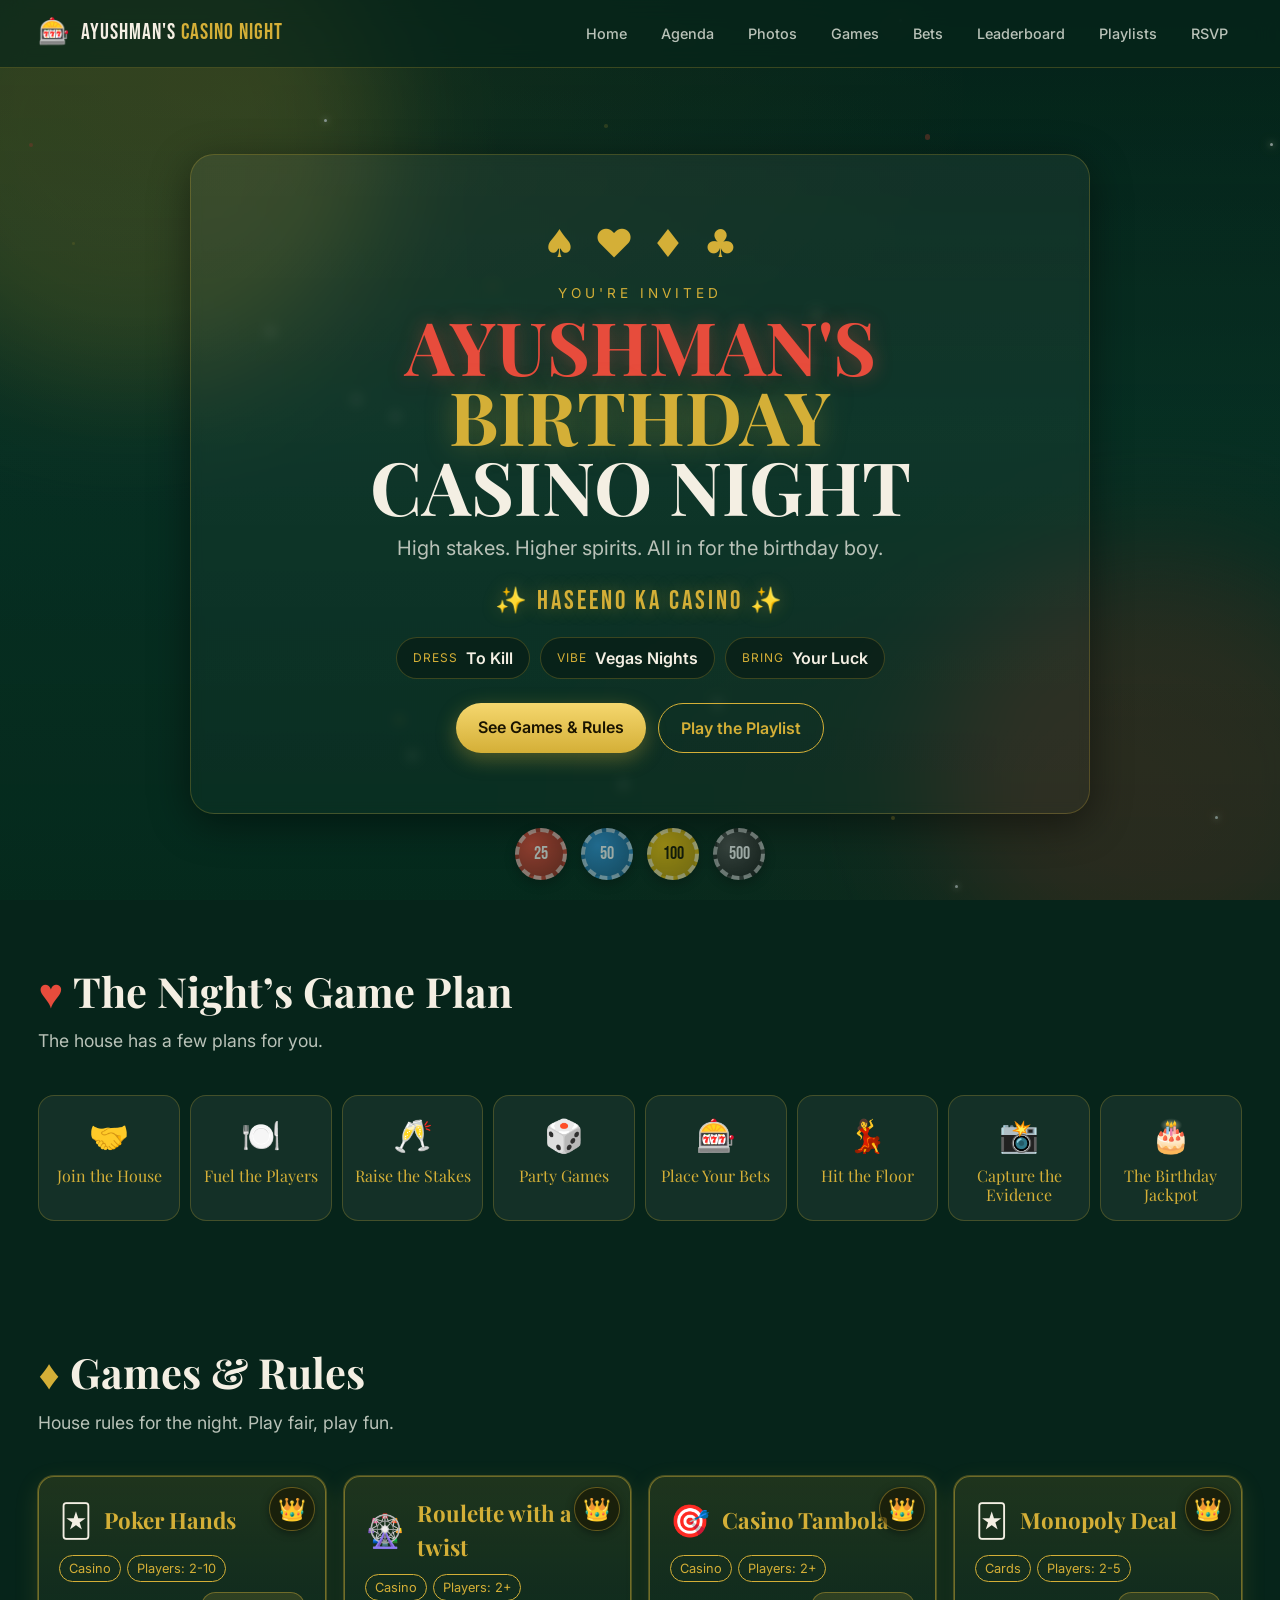
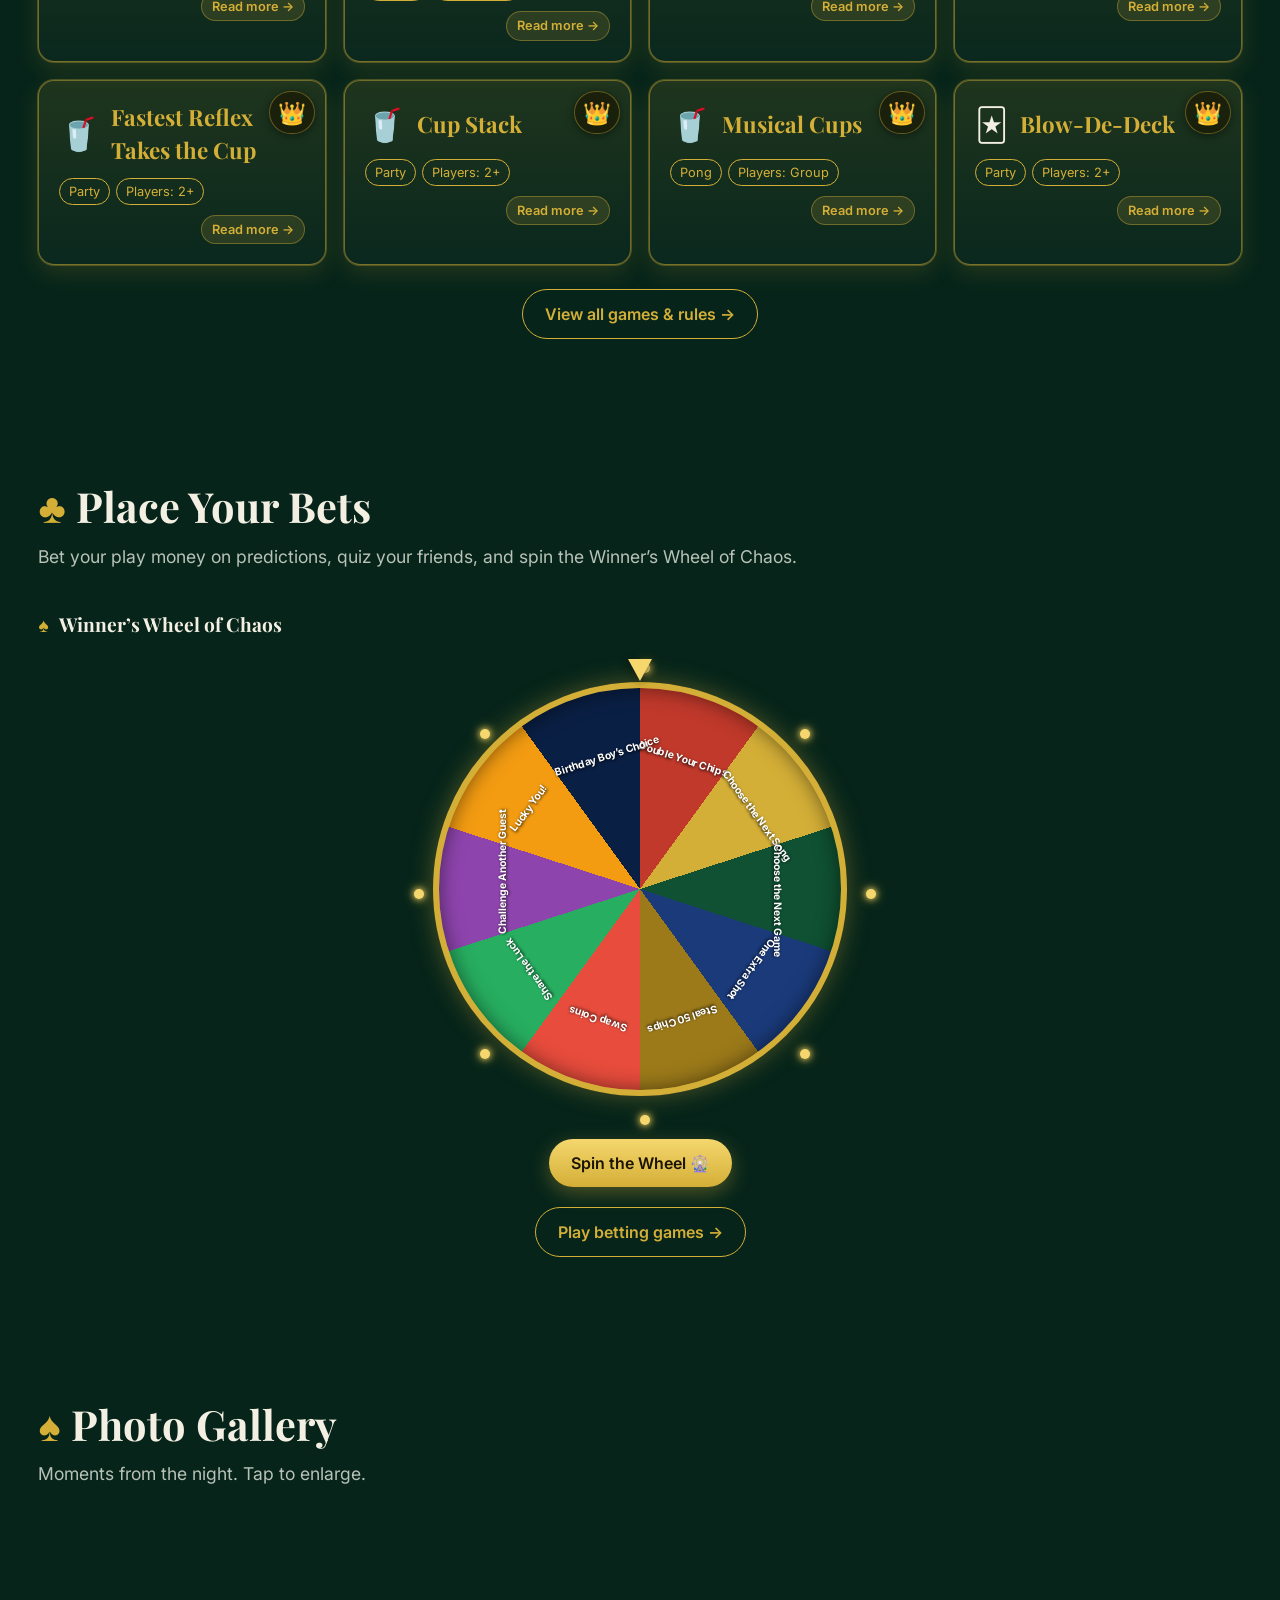
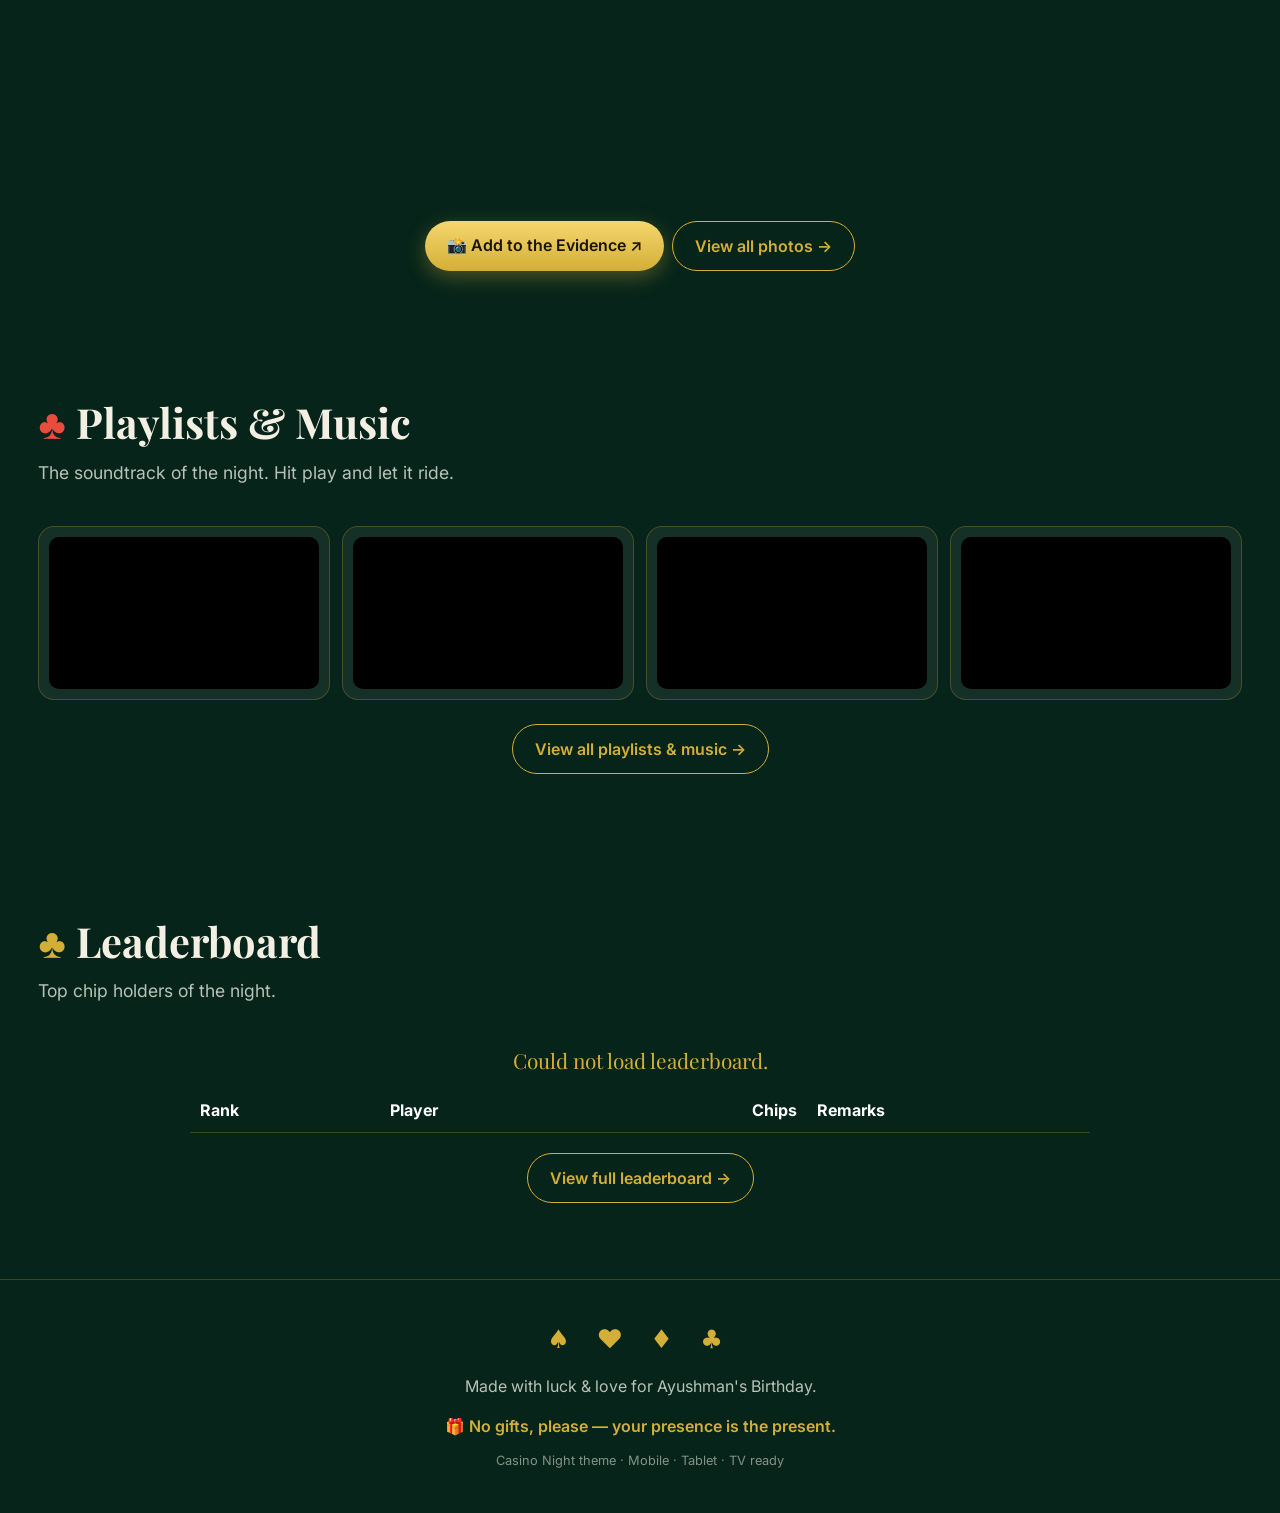
==== commit 4d54bfec: "Fix wheel label alignment and add result note" ====
--- a/index.html
+++ b/index.html
@@ -40,7 +40,6 @@
       <a href="games.html" class="nav-link">Games</a>
       <a href="bets.html" class="nav-link">Bets</a>
       <a href="leaderboard.html" class="nav-link">Leaderboard</a>
-      <a href="house-hustles.html" class="nav-link">House Hustles</a>
       <a href="music.html" class="nav-link">Playlists</a>
       <a href="rsvp.html" class="nav-link">RSVP</a>
     </nav>
@@ -126,6 +125,7 @@
         <button class="btn btn-gold" id="spinChaosBtn">Spin the Wheel 🎡</button>
       </div>
       <p class="bet-result" id="chaosResult" style="text-align:center;margin-top:10px;"></p>
+      <p id="chaosNote" style="display:none;font-size:0.7rem;opacity:0.7;text-align:center;margin-top:4px;">* Result may differ slightly from the visual pointer position.</p>
       <p class="more-link-wrap" style="margin-top:20px;"><a class="btn btn-outline" href="bets.html">Play betting games →</a></p>
     </section>
 
--- a/styles.css
+++ b/styles.css
@@ -41,6 +41,7 @@
 img { max-width: 100%; height: auto; display: block; }
 a { color: inherit; text-decoration: none; }
 button { font: inherit; cursor: pointer; border: none; background: none; color: inherit; }
+input::placeholder, textarea::placeholder { color: rgba(255,255,255,0.75); }
 code { background: rgba(212,175,55,0.15); padding: 2px 6px; border-radius: 4px; font-size: 0.9em; }
 
 .bg-ambient { position: fixed; inset: 0; z-index: 0; pointer-events: none; overflow: hidden; opacity: 0.7; }
@@ -304,6 +305,10 @@
 }
 .read-more-btn:hover { background: rgba(212,175,55,0.12); }
 .lightbox.game-modal { align-items: center; padding: 20px; overflow: visible; }
+@media (max-width: 480px) {
+  .lightbox.game-modal { align-items: flex-start; padding-top: 60px; }
+  .img-modal img { max-height: 60vh; }
+}
 .game-modal-body { max-width: 640px; width: 90vw; background: var(--bg-2); border: 1px solid var(--card-border); border-radius: var(--radius); padding: 20px; color: var(--ink); max-height: 70vh; min-height: 0; overflow-y: auto; -webkit-overflow-scrolling: touch; }
 .game-modal-body h2 { font-family: var(--font-display); color: var(--gold); margin: 0 0 8px; }
 .gm-section { margin-bottom: 14px; }
@@ -397,11 +402,11 @@
   opacity: 0.95;
 }
 .bet-block.bet-birthday .bet-board { max-width: clamp(280px, 90vw, 900px); }
-.kbc-screen { background: linear-gradient(180deg, #0a1f44 0%, #06122b 100%); border: 2px solid #d4af37; border-radius: 12px; padding: 24px; color: #fff; max-width: 980px; margin: 0 auto; }
+.kbc-screen { background: linear-gradient(180deg, #050f24 0%, #030a18 100%); border: 2px solid #d4af37; border-radius: 12px; padding: 24px; color: #fff; max-width: 980px; margin: 0 auto; }
 .kbc-footer { display: flex; justify-content: space-between; align-items: center; margin-top: 14px; gap: 12px; }
-.kbc-question { background: #0d2a5c; border: 2px solid #d4af37; border-radius: 8px; padding: 18px; font-size: 1.15rem; text-align: center; margin-bottom: 16px; min-height: 64px; line-height: 1.4; }
+.kbc-question { background: #071a3a; border: 2px solid #d4af37; border-radius: 8px; padding: 18px; font-size: 1.15rem; text-align: center; margin-bottom: 16px; min-height: 64px; line-height: 1.4; }
 .kbc-options { display: grid; grid-template-columns: 1fr 1fr; gap: 12px; margin-bottom: 16px; }
-.kbc-option { display: flex; align-items: center; gap: 12px; background: #0d2a5c; border: 2px solid #d4af37; border-radius: 8px; padding: 12px 16px; color: #fff; cursor: pointer; font-size: 1rem; text-align: left; transition: background .15s, transform .1s; }
+.kbc-option { display: flex; align-items: center; gap: 12px; background: #071a3a; border: 2px solid #d4af37; border-radius: 8px; padding: 12px 16px; color: #fff; cursor: pointer; font-size: 1rem; text-align: left; transition: background .15s, transform .1s; }
 .kbc-option:hover { background: #1a3a7a; transform: translateY(-2px); }
 .kbc-option.selected { background: #d4af37; color: #1a1400; }
 .kbc-option.correct { background: #27ae60; color: #fff; border-color: #2ecc71; }
@@ -411,7 +416,7 @@
 .kbc-option.correct .kbc-label, .kbc-option.wrong .kbc-label { background: rgba(255,255,255,0.25); color: #fff; }
 .bet-block.bet-jackpot {
   position: relative;
-  background-image: url("https://static.langimg.com/nbt/thumb/69355236/kbc.jpg?imgsize=428966&width=400&height=225&resizemode=75");
+  background-image: url("https://static.wikia.nocookie.net/millionaire/images/a/a4/KBC16_2024.png/revision/latest?cb=20241001050334");
   background-size: cover;
   background-position: center;
   border-radius: var(--radius);
@@ -430,7 +435,7 @@
 .bet-block.bet-jackpot > * { position: relative; z-index: 1; text-shadow: 0 1px 3px rgba(0,0,0,0.6); }
 .bet-block.bet-birthday {
   position: relative;
-  background-image: url("https://media.licdn.com/dms/image/v2/D4D22AQG-f63ogO-LIA/feedshare-shrink_800/B4DZ05AreXIYAc-/0/1774777973568?e=2147483647&v=beta&t=9mxqJ7yMzlQ0am50ZxLCem0M9esG1lEstpL7htnFrpw");
+  background-image: url("https://scontent.fbom9-1.fna.fbcdn.net/v/t1.6435-9/87867232_3001140113272108_808629637599985664_n.jpg?stp=dst-jpg_tt6&cstp=mx1080x885&ctp=s1080x885&_nc_cat=104&ccb=1-7&_nc_sid=5bbf69&_nc_ohc=1WWjti4MiwkQ7kNvwETN2Vc&_nc_oc=AdpnZATllgatq_2bVrGjfRN6bgDDvxfBUJZ4U_ucNHxBhyvrtBj46mNujgbbhTCc-Kk&_nc_zt=23&_nc_ht=scontent.fbom9-1.fna&_nc_gid=mtaY98se4ACyWAMj_LdstQ&_nc_ss=7b2a8&oh=00_AQS3in11kxIzT6gOlYi8TlgnIKajuAJ7l7ZsIkobWkv3gg&oe=6B09B471");
   background-size: cover;
   background-position: center;
   border-radius: var(--radius);
@@ -515,6 +520,18 @@
 .bet-selected { color: var(--muted); margin: 8px 0; }
 .bet-result { font-family: var(--font-display); font-size: 1.3rem; color: var(--gold); margin-top: 12px; min-height: 1.4em; }
 
+.hh-reward {
+  display: inline-block;
+  margin-left: 6px;
+  padding: 2px 8px;
+  border-radius: 999px;
+  background: linear-gradient(135deg, var(--gold), var(--gold-bright));
+  color: #1a1400;
+  font-weight: 700;
+  font-size: 0.75rem;
+  vertical-align: middle;
+  box-shadow: 0 2px 6px rgba(212,175,55,0.35);
+}
 .more-link-wrap { text-align: center; margin-top: 24px; }
 
 .agenda-clickable { cursor: pointer; }
@@ -642,7 +659,7 @@
 .lightbox {
   position: fixed; inset: 0; z-index: 100;
   background: rgba(0,0,0,0.92); display: none;
-  align-items: center; justify-content: center; padding: 20px;
+  align-items: flex-start; justify-content: center; padding: 40px 20px;
   overflow-y: auto;
 }
 .lightbox.open { display: flex; }
@@ -718,6 +735,60 @@
 @media (orientation: landscape) and (max-height: 500px) {
   .hero { min-height: auto; padding-top: 20px; padding-bottom: 20px; }
   .hero-chips { display: none; }
+  .gallery { grid-template-columns: repeat(2, 1fr); }
+  .agenda { grid-template-columns: repeat(auto-fit, minmax(100px, 1fr)); gap: 8px; }
+  .agenda-item { padding: 12px 6px; }
+  .agenda-icon { font-size: clamp(1.2rem, 2.5vw, 1.6rem); }
+  .agenda-label { font-size: clamp(0.65rem, 1.4vw, 0.85rem); }
+  .btn { padding: 8px 12px; font-size: 0.8rem; }
+  .section-title { font-size: 1.3rem; }
+  .more-link-wrap .btn { font-size: 0.8rem; padding: 6px 10px; }
+  .hero-cta { gap: 8px; }
+  .hero-cta .btn { white-space: nowrap; }
+  .artifacts { grid-template-columns: 1fr; }
+  .games { grid-template-columns: 1fr; }
+  .playlists { grid-template-columns: 1fr; }
+}
+@media (min-width: 481px) and (max-width: 768px) {
+  .nav { gap: 2px; }
+  .nav-link { padding: 6px 10px; font-size: 0.85rem; }
+  .gallery { grid-template-columns: repeat(3, 1fr); }
+  .artifacts { grid-template-columns: repeat(2, 1fr); }
+  .games { grid-template-columns: repeat(2, 1fr); }
+  .playlists { grid-template-columns: 1fr; }
+}
+@media (min-width: 769px) and (max-width: 1280px) {
+  .gallery { grid-template-columns: repeat(4, 1fr); }
+}
+@media (min-width: 1281px) {
+  .gallery { grid-template-columns: repeat(6, 1fr); }
+  .artifacts { grid-template-columns: repeat(4, 1fr); }
+  .games { grid-template-columns: repeat(auto-fit, minmax(260px, 1fr)); }
+  .playlists { grid-template-columns: repeat(3, 1fr); }
+  .agenda { grid-template-columns: repeat(7, 1fr); gap: 12px; }
+  .game-compact { min-height: 150px; }
+  .game-compact .game-name { font-size: 1.1rem; }
+  .game-featured::after { top: clamp(4px, 1vw, 8px); right: clamp(4px, 1vw, 8px); font-size: clamp(0.9rem, 2vw, 1.2rem); }
+  .game-head { padding-right: 36px; }
+}
+@media (min-width: 1920px) {
+  :root { --gutter: 60px; }
+  body { font-size: 1.15rem; }
+  .nav-link { font-size: 1.05rem; padding: 10px 18px; }
+  .btn { padding: 16px 28px; font-size: 1.15rem; }
+  .game-rules li { font-size: 1.05rem; }
+  .game-compact { min-height: 180px; }
+  .game-compact .game-name { font-size: 1.2rem; }
+  .game-featured::after { top: clamp(6px, 1vw, 10px); right: clamp(6px, 1vw, 10px); font-size: clamp(1rem, 2vw, 1.4rem); }
+  .game-head { padding-right: 44px; }
+}
+@media (orientation: portrait) and (max-width: 600px) {
+  .hero-card { padding: 20px; }
+  .title-line { font-size: clamp(1.9rem, 9vw, 3rem); }
+}
+@media (orientation: landscape) and (max-height: 500px) {
+  .hero { min-height: auto; padding-top: 20px; padding-bottom: 20px; }
+  .hero-chips { display: none; }
 }
 @media (min-aspect-ratio: 21/9) {
   .section { max-width: 1800px; }
@@ -832,3 +903,126 @@
   .chaos-wheel { top: 8px; left: 8px; width: 264px; height: 264px; }
   .chaos-label { font-size: 0.55rem; max-width: 70px; }
 }
+
+/* ---------- House Hustles (modern) ---------- */
+.hh-modern {
+  background: linear-gradient(135deg, rgba(212,175,55,0.1), rgba(192,57,43,0.06));
+  border: 1px solid rgba(212,175,55,0.3);
+  border-radius: var(--radius);
+  padding: 24px 20px;
+  box-shadow: 0 8px 32px rgba(0,0,0,0.3);
+  position: relative;
+  overflow: hidden;
+}
+.hh-modern::before {
+  content: "";
+  position: absolute;
+  top: 0; left: 0; right: 0;
+  height: 3px;
+  background: linear-gradient(90deg, transparent, var(--gold), transparent);
+}
+.hh-grid {
+  display: grid;
+  grid-template-columns: repeat(auto-fit, minmax(260px, 1fr));
+  gap: 16px;
+  margin-top: 16px;
+}
+.hh-cat-modern {
+  background: rgba(255,255,255,0.04);
+  border: 1px solid rgba(212,175,55,0.2);
+  border-radius: var(--radius);
+  padding: 16px;
+}
+.hh-cat-title-modern {
+  font-family: var(--font-display);
+  font-size: clamp(1rem, 2vw, 1.2rem);
+  color: var(--gold);
+  margin: 0 0 12px;
+  padding-bottom: 8px;
+  border-bottom: 1px solid rgba(212,175,55,0.25);
+}
+.hh-task {
+  display: flex;
+  align-items: center;
+  gap: 12px;
+  padding: 10px 12px;
+  margin-bottom: 8px;
+  background: rgba(255,255,255,0.03);
+  border: 1px solid rgba(212,175,55,0.12);
+  border-radius: 10px;
+  transition: transform .15s ease, border-color .15s, background .15s;
+}
+.hh-task:hover {
+  transform: translateY(-2px);
+  border-color: var(--gold);
+  background: rgba(212,175,55,0.06);
+}
+.hh-icon {
+  font-size: clamp(1.4rem, 2.5vw, 1.8rem);
+  flex-shrink: 0;
+}
+.hh-info { flex: 1; min-width: 0; }
+.hh-info strong {
+  display: block;
+  color: var(--gold);
+  font-size: clamp(0.9rem, 1.6vw, 1rem);
+  margin-bottom: 2px;
+}
+.hh-info p {
+  margin: 0;
+  font-size: clamp(0.75rem, 1.3vw, 0.85rem);
+  color: var(--muted);
+  line-height: 1.3;
+}
+.hh-reward {
+  flex-shrink: 0;
+  padding: 4px 10px;
+  border-radius: 999px;
+  background: linear-gradient(135deg, var(--gold), var(--gold-bright));
+  color: #1a1400;
+  font-weight: 700;
+  font-size: clamp(0.7rem, 1.2vw, 0.8rem);
+  box-shadow: 0 2px 6px rgba(212,175,55,0.35);
+  white-space: nowrap;
+}
+/* ---------- House Hustles ---------- */
+.hh-cat {
+  background: var(--card);
+  border: 1px solid var(--card-border);
+  border-radius: var(--radius);
+  padding: 12px 16px;
+  margin-top: 12px;
+  transition: border-color .2s, background .2s;
+}
+.hh-cat:hover { border-color: var(--gold); }
+.hh-cat[open] { background: rgba(255,255,255,0.08); }
+.hh-cat-title {
+  cursor: pointer;
+  color: var(--gold);
+  font-weight: 600;
+  font-size: clamp(0.9rem, 1.8vw, 1.05rem);
+  list-style: none;
+  display: flex;
+  align-items: center;
+  justify-content: space-between;
+  padding: 8px 12px;
+  background: rgba(212,175,55,0.08);
+  border: 1px solid rgba(212,175,55,0.3);
+  border-radius: 8px;
+}
+.hh-cat-title::-webkit-details-marker { display: none; }
+.hh-cat-title::after { content: "▾"; color: var(--gold-bright); font-size: 0.9rem; }
+.hh-cat:not([open]) .hh-cat-title::after { content: "▸"; }
+.hh-cat .bet-list { margin-top: 10px; }
+.hh-cat .bet-list li {
+  padding: 8px 10px;
+  border-radius: 8px;
+  background: rgba(255,255,255,0.04);
+  border: 1px solid rgba(212,175,55,0.15);
+  margin-bottom: 6px;
+  display: flex;
+  align-items: center;
+  justify-content: space-between;
+  gap: 8px;
+  font-size: clamp(0.8rem, 1.6vw, 0.95rem);
+}
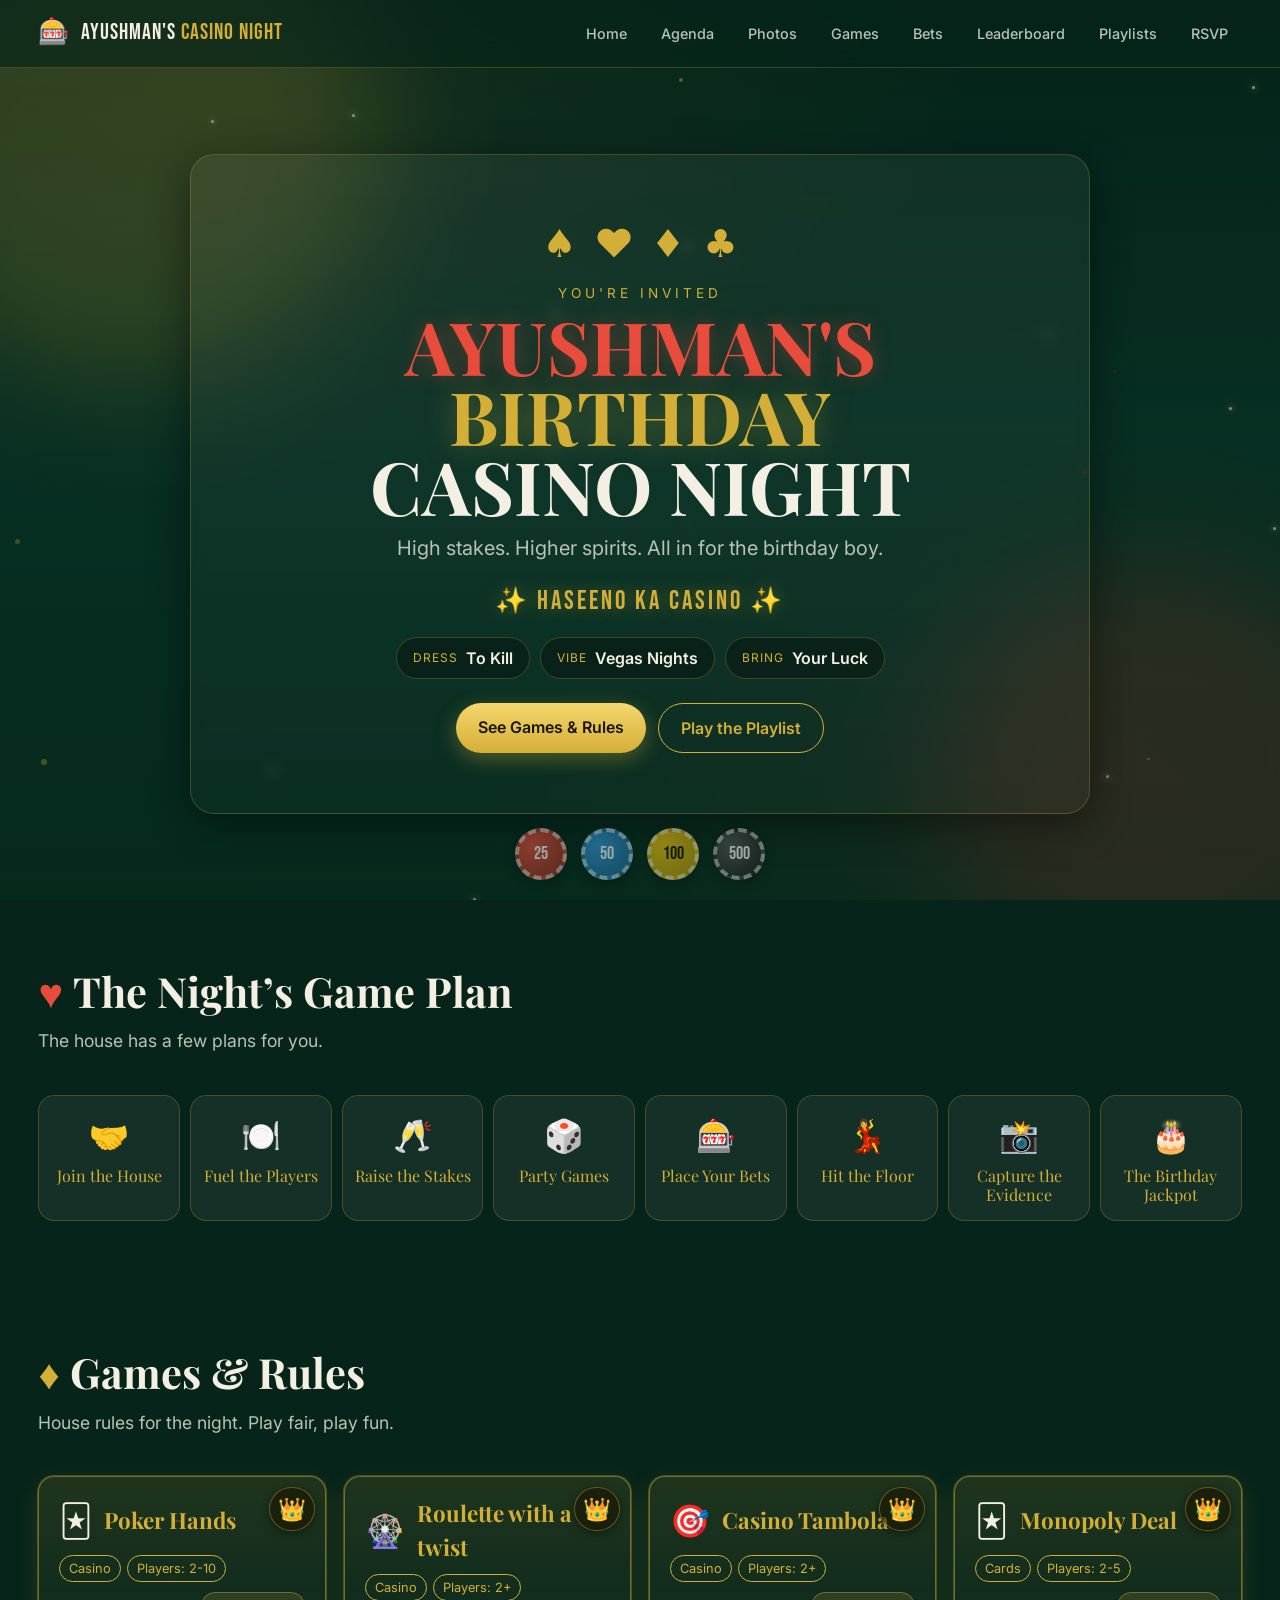
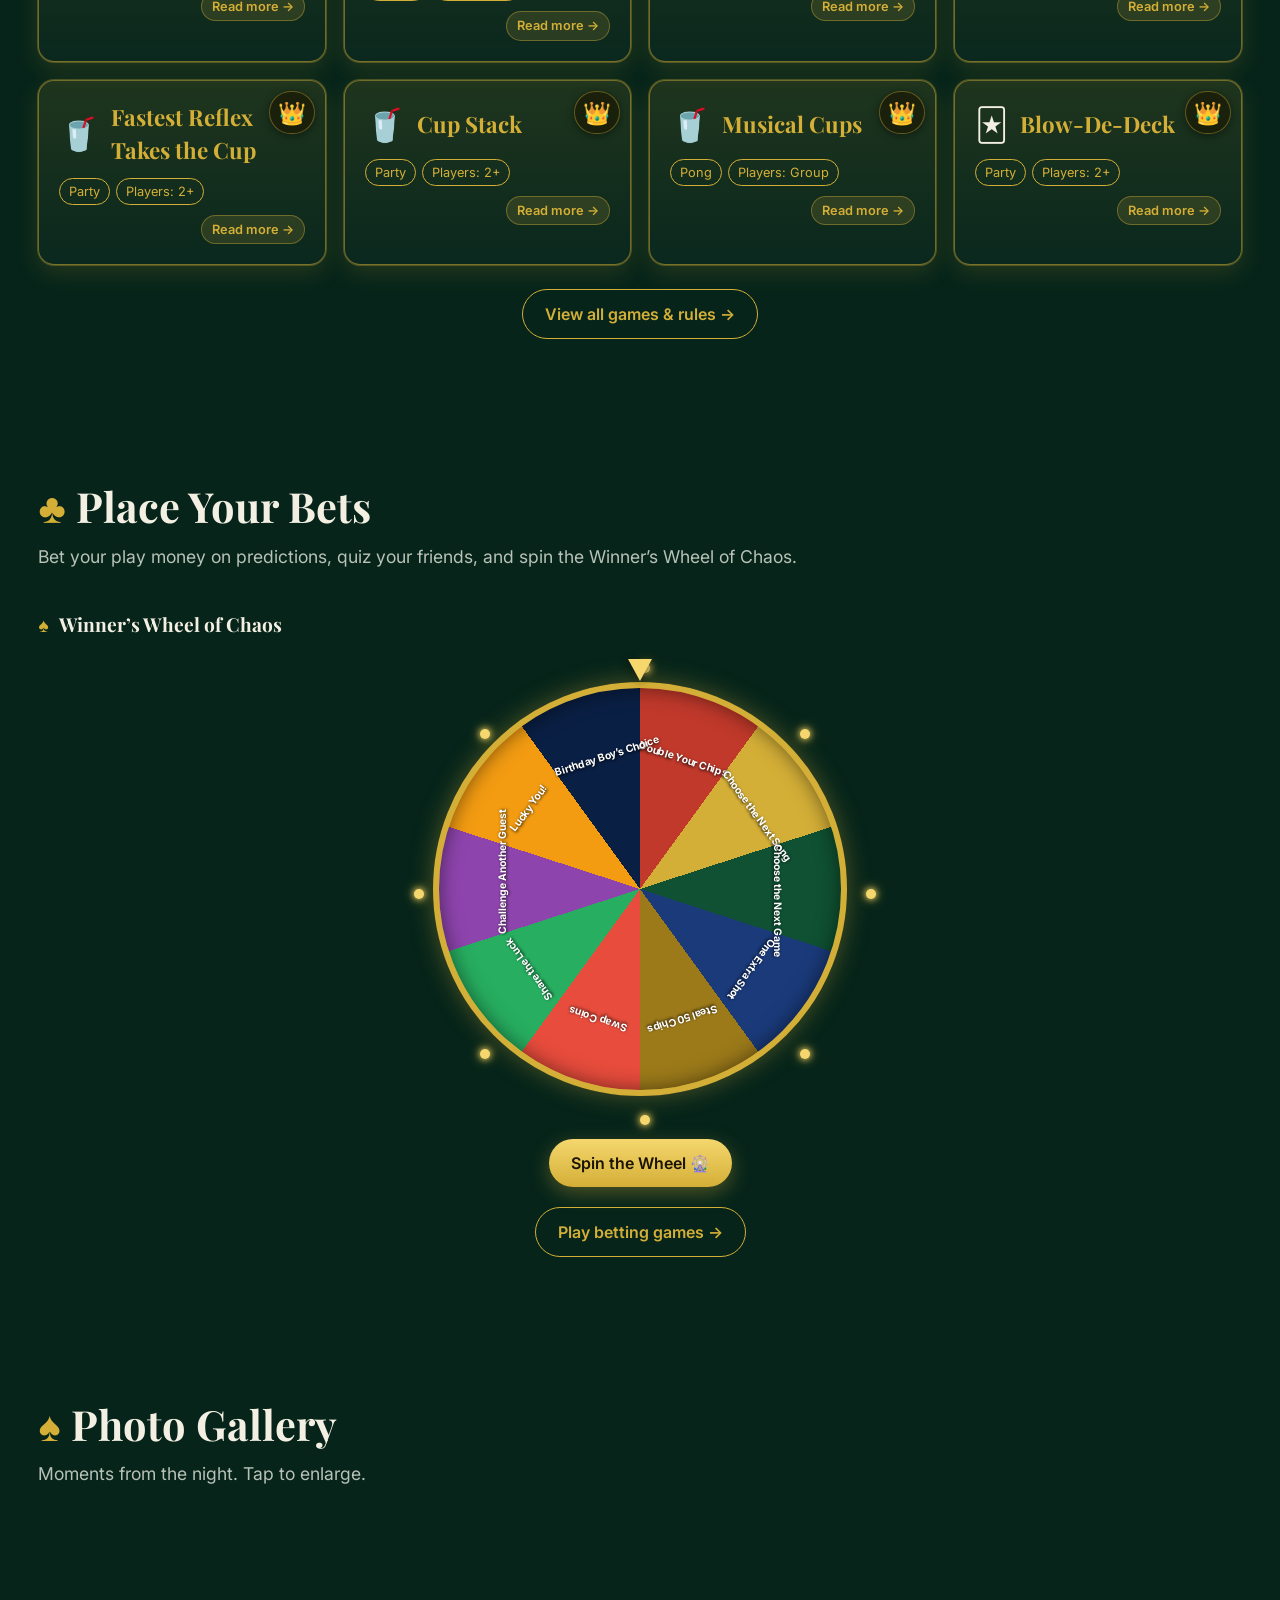
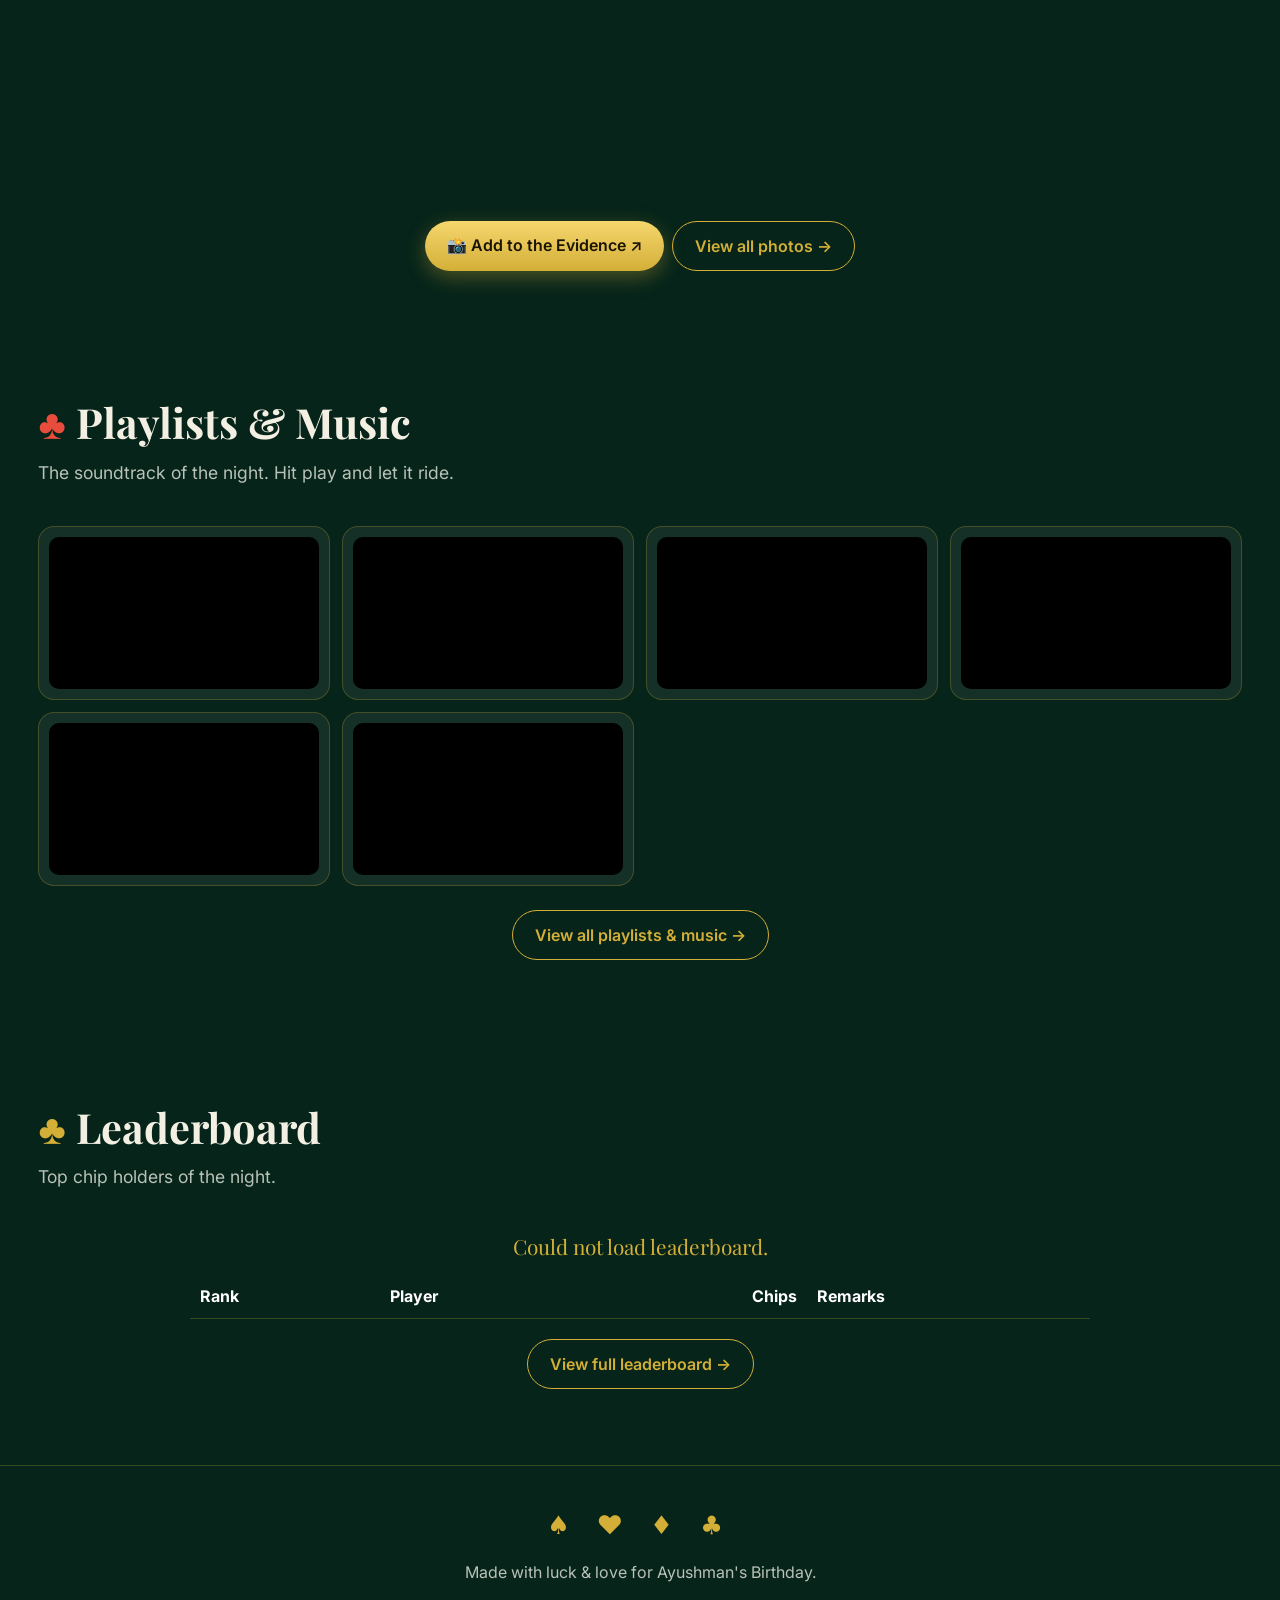
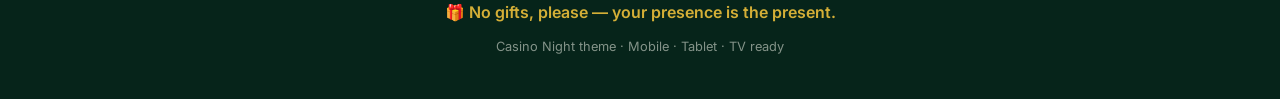
==== commit 37f69de5: "Show 6 playlists on desktop, 3 on mobile (home)" ====
--- a/index.html
+++ b/index.html
@@ -151,7 +151,7 @@
         <h2 class="section-title"><span class="suit red">♣</span> Playlists & Music</h2>
         <p class="section-sub">The soundtrack of the night. Hit play and let it ride.</p>
       </div>
-      <div class="playlists" id="playlistsGrid" data-limit="4"></div>
+      <div class="playlists" id="playlistsGrid" data-limit="responsive"></div>
       <p class="empty-hint" id="musicEmpty" hidden>Add playlists in content.js - playlists array.</p>
       <p class="more-link-wrap"><a class="btn btn-outline" href="music.html">View all playlists & music →</a></p>
     </section>
